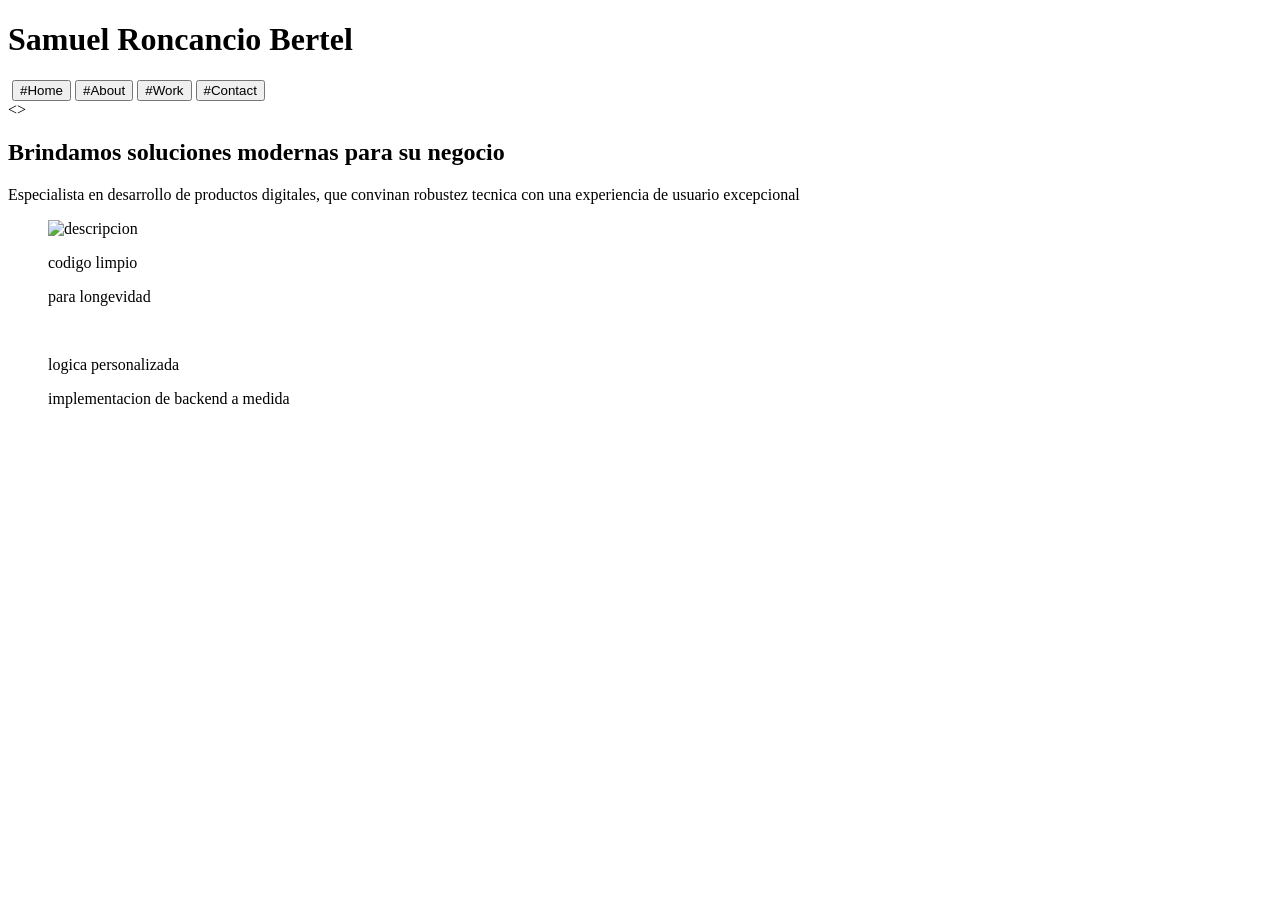
==== index.html @ 21709869 "ultimos cambios" ====
<!DOCTYPE html>
<html lang="en">

<head>
    <meta charset="UTF-8">
    <meta name="viewport" content="width=device-width, initial-scale=1.0">
    <meta name="descrition" content="desarrollador web de ultima generacion ">
    <meta name="keywords" content="centro de desarrollo web">
    <meta name="author" content="samuel roncancio">
    <title></title>
</head>

<body>

<header><h1>Samuel Roncancio Bertel</h1>
    <img>
    <button>#Home</button>
    <button>#About</button>
    <button>#Work</button>
    <button>#Contact</button>


</header>
<main>
    <>
        <section>
            <h1>Brindamos soluciones modernas para su negocio</h1>
            <p>Especialista en desarrollo de productos digitales, que convinan robustez tecnica con una experiencia de usuario excepcional</p>
        </section>
            
        
        <section>
            <ul> <!-- lista -->
                <il> <!-- elemento de la lista -->
                    <img src="" alt="descripcion" title="titulo">
                    <p>codigo limpio</p>
                    <p>para longevidad</p>
                </il>
                <il>
                    <img src="">
                    <p>logica personalizada</p>
                    <p>implementacion de backend a medida</p>
                </il>
            </ul>
        </section>
    </section>
</main>
<footer></footer>

</body>

</html>
<!--https://stitch.withgoogle.com/projects/1451643896891119885-->
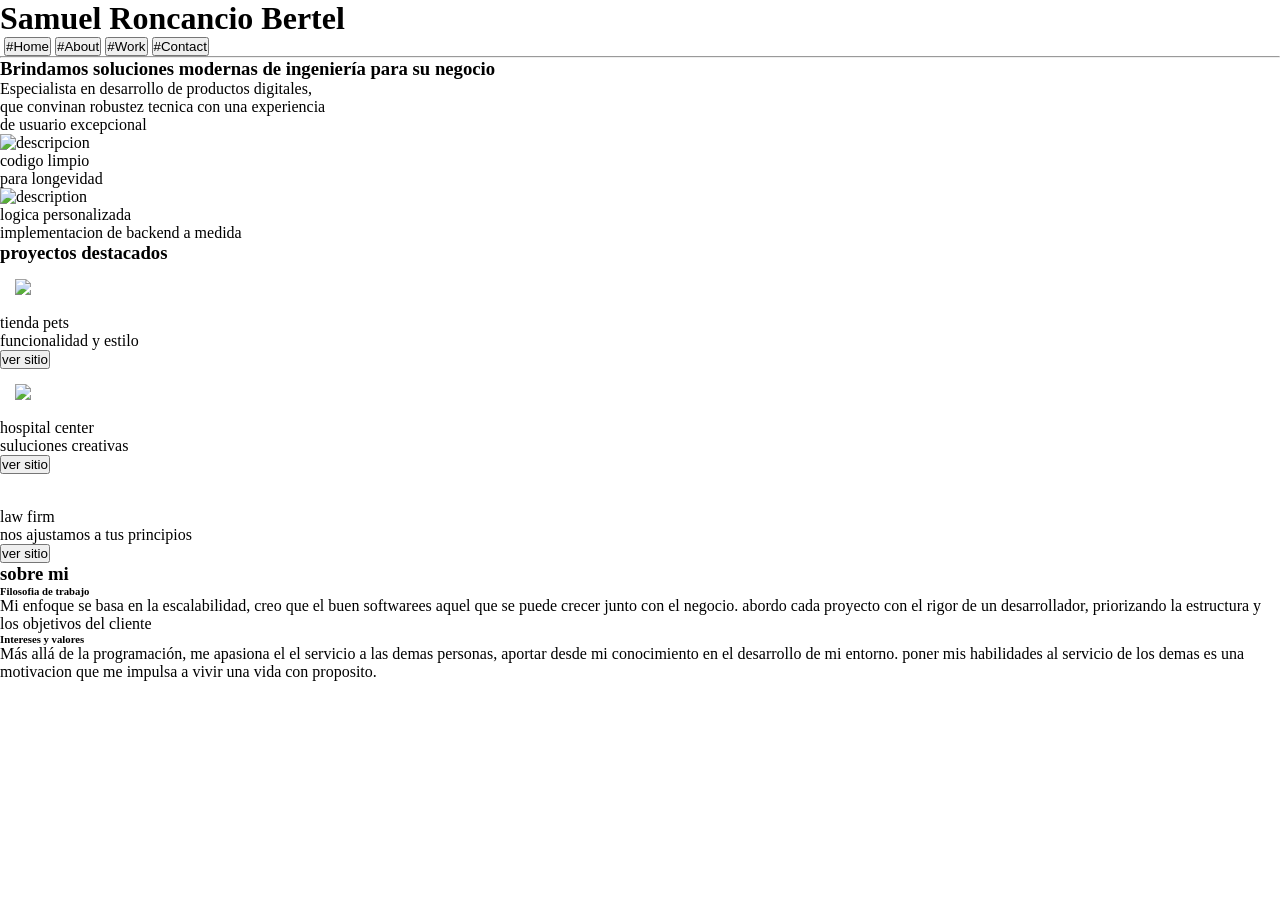
==== commit 8bb95478: "hice toda la estructura" ====
--- a/index.html
+++ b/index.html
@@ -7,43 +7,103 @@
     <meta name="descrition" content="desarrollador web de ultima generacion ">
     <meta name="keywords" content="centro de desarrollo web">
     <meta name="author" content="samuel roncancio">
+    <link rel="stylesheet" href="estilo.css">
     <title></title>
 </head>
 
 <body>
 
-<header><h1>Samuel Roncancio Bertel</h1>
-    <img>
-    <button>#Home</button>
-    <button>#About</button>
-    <button>#Work</button>
-    <button>#Contact</button>
+<header>
+    <h1>Samuel Roncancio Bertel</h1>
+    <nav>
+         <img>
+         <button>#Home</button>
+         <button>#About</button>
+         <button>#Work</button>
+         <button>#Contact</button>
+    </nav>
+   
 
-
+<hr>
 </header>
 <main>
-    <>
+    <section>
         <section>
-            <h1>Brindamos soluciones modernas para su negocio</h1>
-            <p>Especialista en desarrollo de productos digitales, que convinan robustez tecnica con una experiencia de usuario excepcional</p>
+            <h1>Brindamos soluciones modernas de ingeniería para su negocio</h1>
+            <p>Especialista en desarrollo de productos digitales, <br> que convinan robustez tecnica con una experiencia <br>de usuario excepcional</p>
         </section>
-            
+           
         
         <section>
             <ul> <!-- lista -->
                 <il> <!-- elemento de la lista -->
                     <img src="" alt="descripcion" title="titulo">
+
                     <p>codigo limpio</p>
                     <p>para longevidad</p>
                 </il>
                 <il>
-                    <img src="">
+                    <img src="" alt="description">
                     <p>logica personalizada</p>
                     <p>implementacion de backend a medida</p>
                 </il>
             </ul>
         </section>
+
     </section>
+    <section>
+        <h3>proyectos destacados</h3>
+        <div>
+            <div>
+                <img class="imagenes_1" src="https://petindustry.co/wp-content/uploads/2018/04/Ideas-que-puede-implementar-en-su-tienda-de-mascotas-pet-industry-revista-colombia-veterinaria-pet-shop-store-2.jpg">
+                <p>tienda pets</p>
+                <p>funcionalidad y estilo</p>
+                <button onclick="window.location.href=''">ver sitio</button>
+            </div>
+            <div>
+                <img class="imagenes_1" src="https://thumbs.dreamstime.com/b/una-cl%C3%ADnica-dental-contempor%C3%A1nea-muestra-un-dise%C3%B1o-minimalista-con-sillas-blancas-brillantes-exhibe-lustrosas-iluminaci%C3%B3n-397723578.jpg">
+                <p>hospital center</p>
+                <p>suluciones creativas</p>
+                <button onclick="window.location.href=''">ver sitio</button>
+            </div>
+            <div>
+                <img class="imagenes_1"src="https://thumbs.dreamstime.com/b/dise%C3%B1o-minimalista-del-logotipo-bufete-de-abogados-129521366.jpg" alt="">
+                <p>law firm</p>
+                <p>nos ajustamos a tus principios</p>
+                <button onclick="window.location.href=''">ver sitio</button>
+                
+            </div>
+        </div>
+        
+
+    </section>  
+    <section>
+        <div>
+            <h3>sobre mi</h3>
+            <article>
+                <h6>Filosofia de trabajo</h6>
+                <p>Mi enfoque se basa en la escalabilidad, creo que el buen softwarees aquel que se puede crecer junto con el negocio. abordo cada proyecto con el rigor de un desarrollador, priorizando la estructura y los objetivos del cliente</p>
+
+            </article>
+            <article>
+                <H6>Intereses y valores</H6>
+                <p>Más allá de la programación, me apasiona el el servicio a las demas personas, aportar desde mi conocimiento en el desarrollo de mi entorno. poner mis habilidades al servicio de los demas es una motivacion que me impulsa a vivir una vida con proposito.</p>
+
+            </article>
+
+
+        </div>        
+        <div>
+            <img>
+            <img>
+            <img>
+        </div>
+
+    </section>
+    <section>
+        <img>
+    </section>
+    
 </main>
 <footer></footer>
 
--- a/estilo.css
+++ b/estilo.css
@@ -0,0 +1,12 @@
+*{
+    padding: 0;
+    margin: 0;
+    box-sizing: border-box;
+}
+
+
+.imagenes_1{
+    width: 560px;
+    height: auto;
+    margin: 15px;
+}
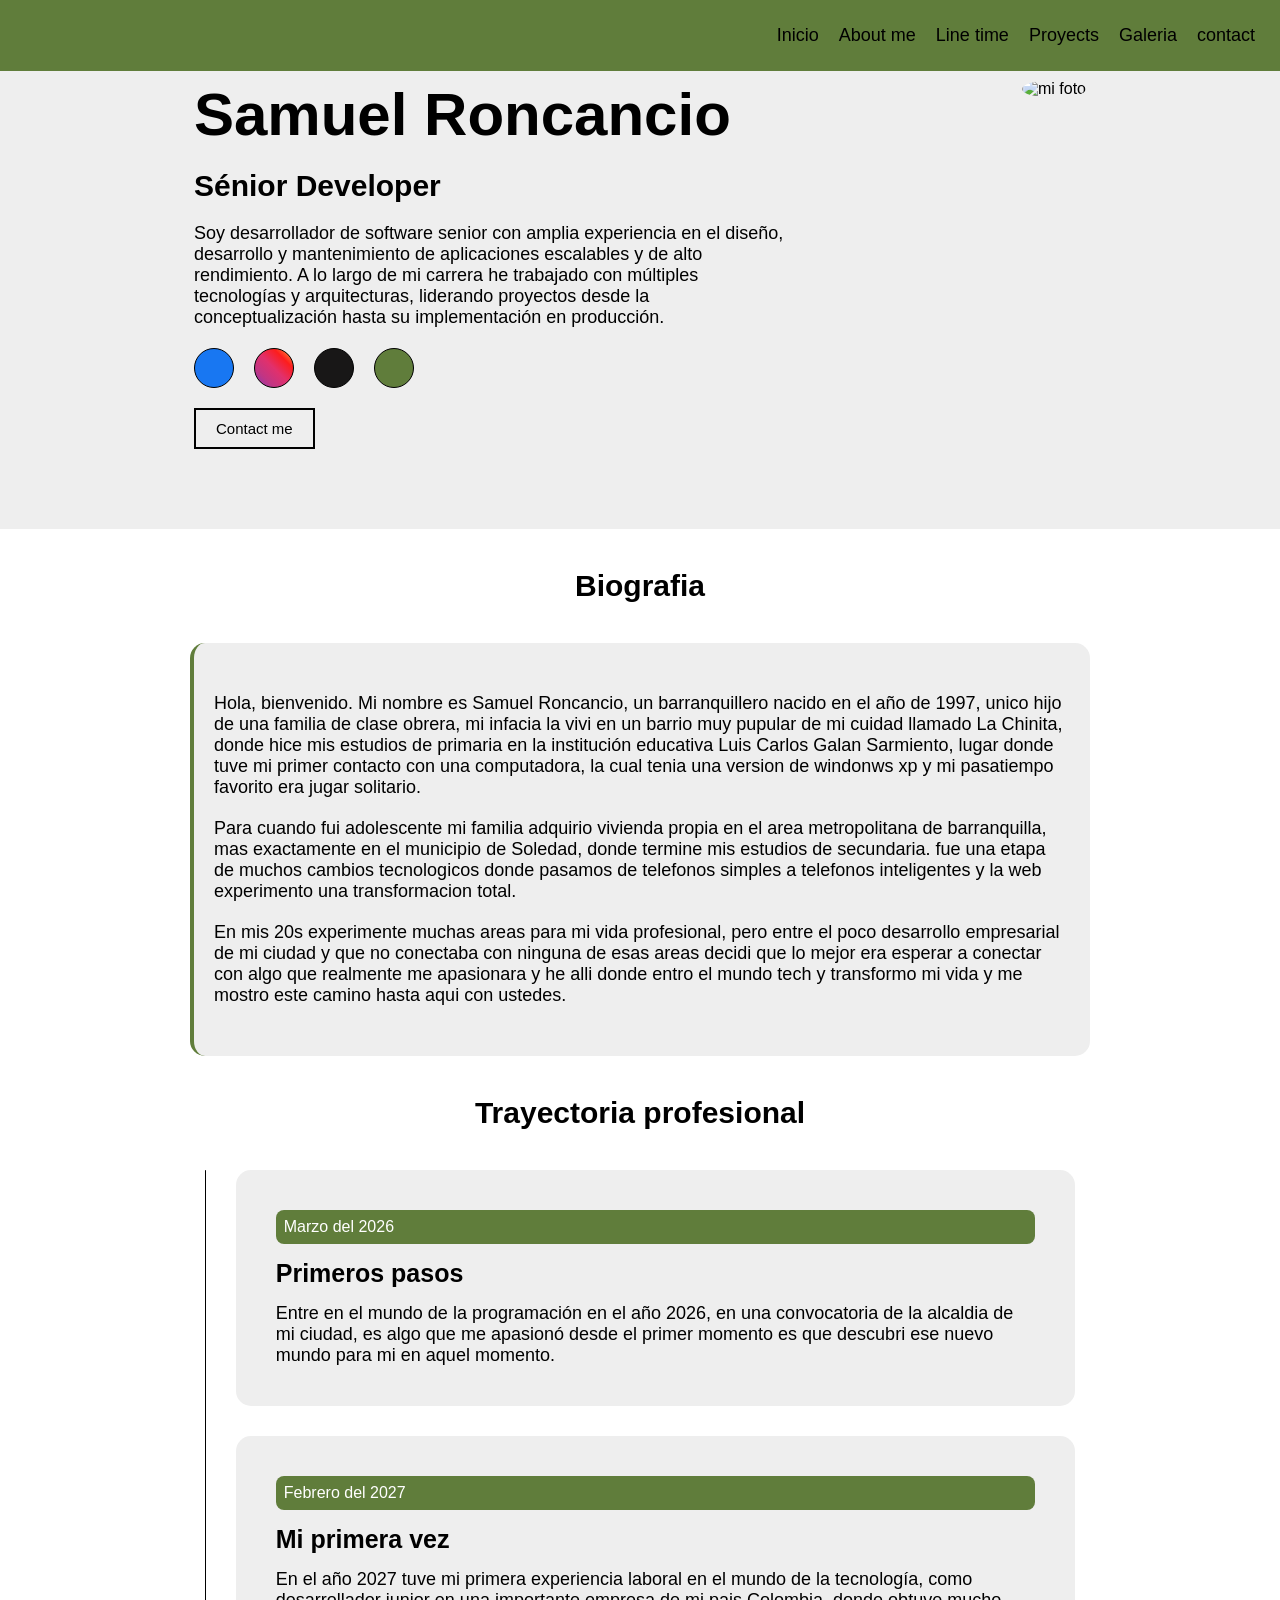
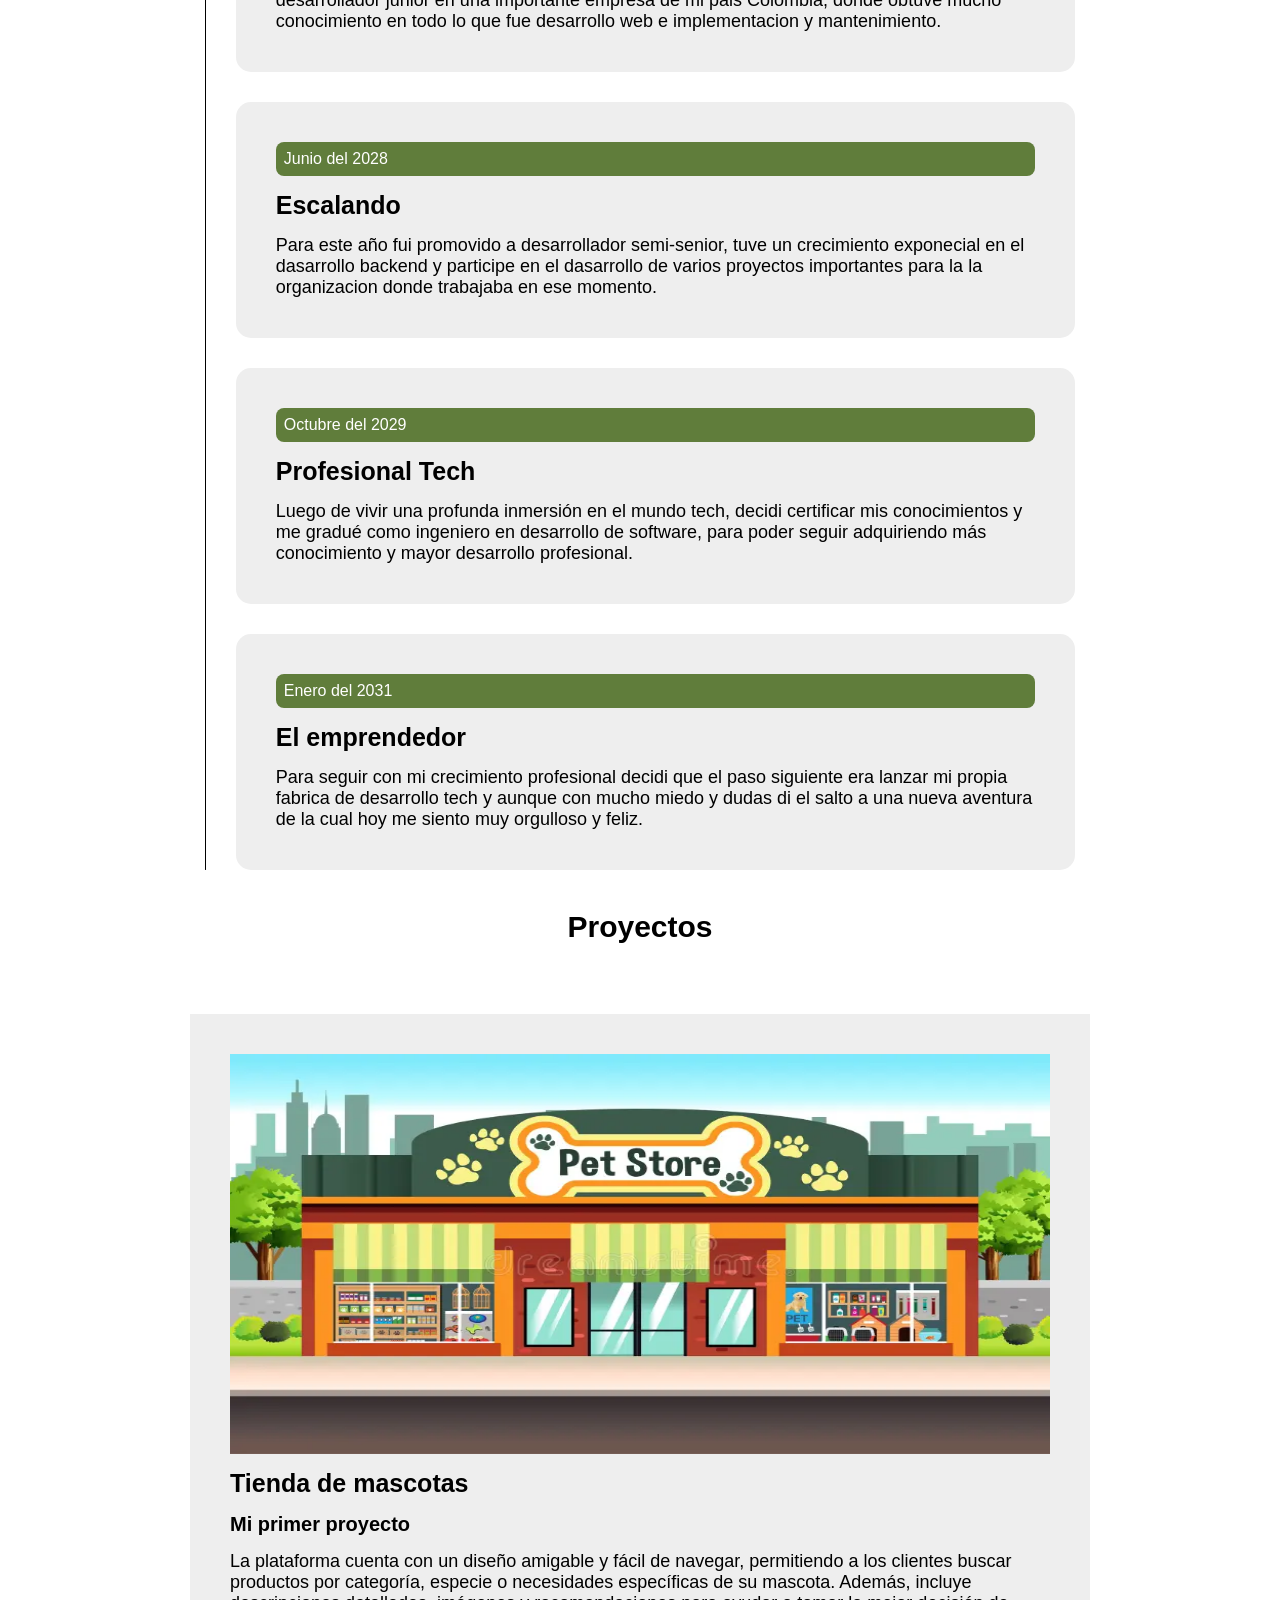
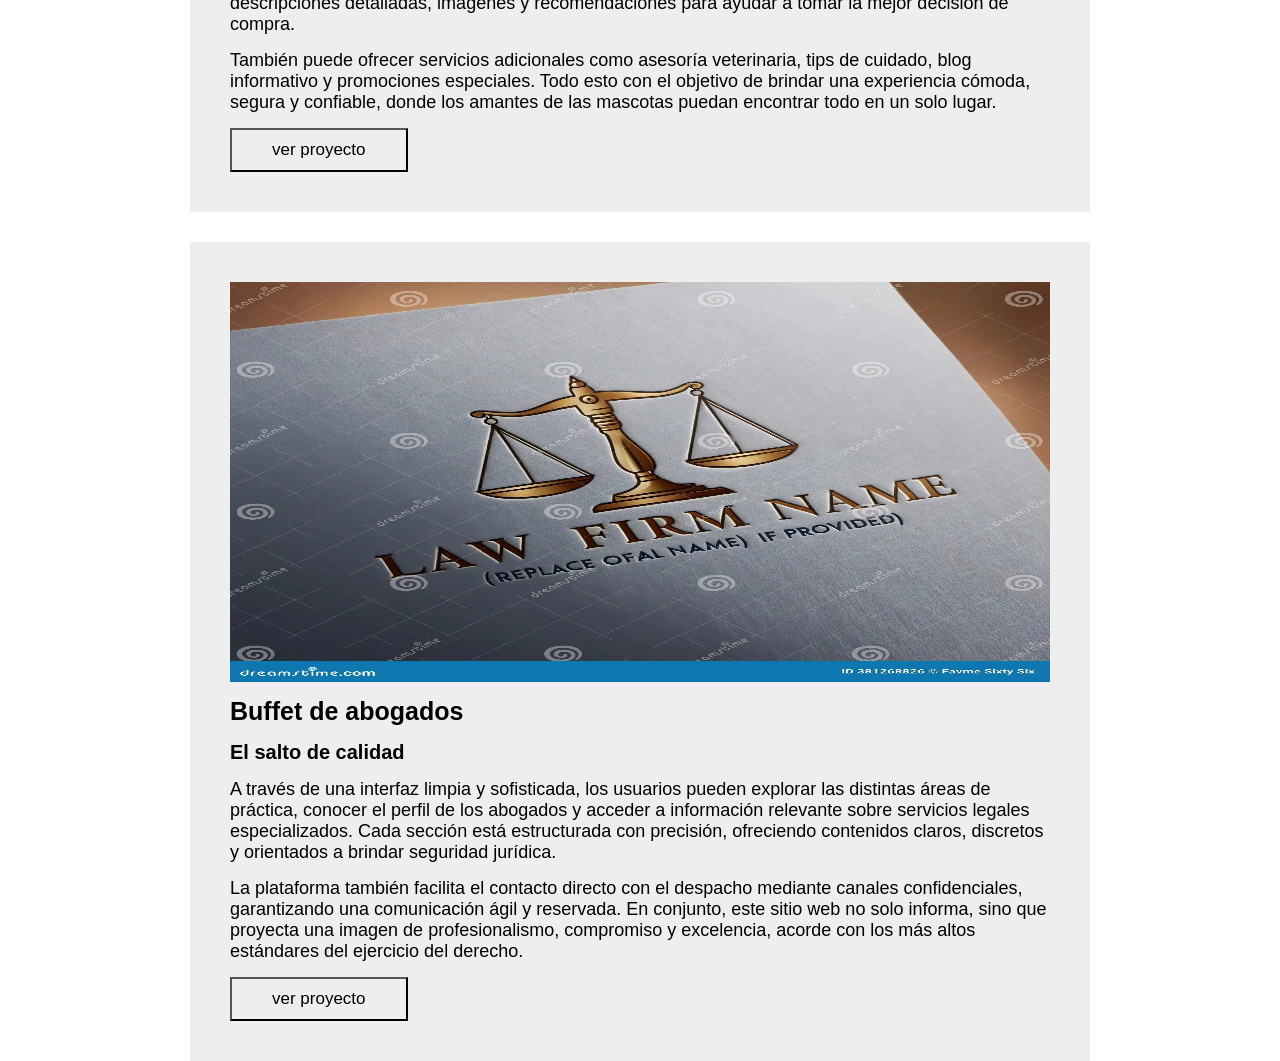
==== commit 554f8fe7: "hice cambios en html principal" ====
--- a/index.html
+++ b/index.html
@@ -6,106 +6,135 @@
     <meta name="viewport" content="width=device-width, initial-scale=1.0">
     <meta name="descrition" content="desarrollador web de ultima generacion ">
     <meta name="keywords" content="centro de desarrollo web">
-    <meta name="author" content="samuel roncancio">
-    <link rel="stylesheet" href="estilo.css">
+    <meta name="author" content="Samuel Roncancio">
+    <link rel="stylesheet" href="src/css/estilo.css">
+    <script src="https://kit.fontawesome.com/3f37f705e9.js" crossorigin="anonymous"></script>
     <title></title>
 </head>
 
 <body>
 
-<header>
-    <h1>Samuel Roncancio Bertel</h1>
-    <nav>
-         <img>
-         <button>#Home</button>
-         <button>#About</button>
-         <button>#Work</button>
-         <button>#Contact</button>
+<header class="header">
+    <nav class="barra_navegacion">
+        <img src="" alt="">
+        <ul class="links">
+            <li><a href="#inicio">Inicio</a></li>
+            <li><a href="#about">About me</a></li>
+            <li><a href="#line_time">Line time</a></li>
+            <li><a href="#projects">Proyects</a></li>
+            <li><a href="">Galeria</a></li>
+            <li><a href="">contact</a></li>
+        </ul>
     </nav>
-   
-
-<hr>
+    
 </header>
 <main>
-    <section>
-        <section>
-            <h1>Brindamos soluciones modernas de ingeniería para su negocio</h1>
-            <p>Especialista en desarrollo de productos digitales, <br> que convinan robustez tecnica con una experiencia <br>de usuario excepcional</p>
-        </section>
-           
+    <section id="inicio" class="inicio">
+        <div class="inicio_info">
+            <h1>Samuel Roncancio</h1>
+            <h2>Sénior Developer</h2>
+            <p>Soy desarrollador de software senior con amplia experiencia en el diseño, desarrollo y mantenimiento de aplicaciones escalables y de alto rendimiento. A lo largo de mi carrera he trabajado con múltiples tecnologías y arquitecturas, liderando proyectos desde la conceptualización hasta su implementación en producción.</p>
+            <div class="social_media">
+                <a href="" class="link_social_media"><i class="fa-brands fa-facebook-f"></i></a>
+                <a href="" class= "link_social_media"><i class="fa-brands fa-square-instagram"></i></a>
+                <a href=""class= "link_social_media"><i class="fa-brands fa-github"></i></a>
+                <a href=""class="link_social_media"><i class="fa-brands fa-square-whatsapp"></i></a>
+            </div>
+            <button class="btn_contact">
+                <a href="#contact">Contact me</a>
+            </button>
+        </div>
+        <div class="inicio_img">
+            <img src="public/img/mi_foto.jpeg" alt="mi foto">
+        </div>
+    </section>
+    <section class="biografia" id="about">
+
+        <h2 class="title">Biografia</h2>
+
+        <article class="biografia_section">
         
-        <section>
-            <ul> <!-- lista -->
-                <il> <!-- elemento de la lista -->
-                    <img src="" alt="descripcion" title="titulo">
+            
+            <p >Hola, bienvenido. Mi nombre es Samuel Roncancio, un barranquillero nacido en el año de 1997, unico hijo de una familia de clase obrera, mi infacia la vivi en un barrio muy pupular de mi cuidad llamado La Chinita, donde hice mis estudios de primaria en la institución educativa Luis Carlos Galan Sarmiento, lugar donde tuve mi primer contacto con una computadora, la cual tenia una version de windonws xp y mi pasatiempo favorito era jugar solitario.</p>
+            <p >Para cuando fui adolescente mi familia adquirio vivienda propia en el area metropolitana de barranquilla, mas exactamente en el municipio de Soledad, donde termine mis estudios de secundaria. fue una etapa de muchos cambios tecnologicos donde pasamos de telefonos simples a telefonos inteligentes y la web experimento una transformacion total.</p>
+            <p >En mis 20s experimente muchas areas para mi vida profesional, pero entre el poco desarrollo empresarial de mi ciudad y que no conectaba con ninguna de esas areas decidi que lo mejor era esperar a conectar con algo que realmente me apasionara y he alli donde entro el mundo tech y transformo mi vida y me mostro este camino hasta aqui con ustedes.</p>
+        </article>
+    </section>
 
-                    <p>codigo limpio</p>
-                    <p>para longevidad</p>
-                </il>
-                <il>
-                    <img src="" alt="description">
-                    <p>logica personalizada</p>
-                    <p>implementacion de backend a medida</p>
-                </il>
-            </ul>
-        </section>
-
-    </section>
-    <section>
-        <h3>proyectos destacados</h3>
-        <div>
-            <div>
-                <img class="imagenes_1" src="https://petindustry.co/wp-content/uploads/2018/04/Ideas-que-puede-implementar-en-su-tienda-de-mascotas-pet-industry-revista-colombia-veterinaria-pet-shop-store-2.jpg">
-                <p>tienda pets</p>
-                <p>funcionalidad y estilo</p>
-                <button onclick="window.location.href=''">ver sitio</button>
+    <section class="line_time " id="line_time">
+    
+        <h2 class="title">Trayectoria profesional</h2>
+        
+        <div class="container_line_time">
+            <span class="linea"></span>
+            <div class="linea_tiempo">
+                <article class="item_line_time">
+                    <time datetime="">Marzo del 2026</time>
+                    <h3>Primeros pasos</h3>
+                    <p>Entre en el mundo de la programación en el año 2026, en una convocatoria de la alcaldia de mi ciudad, es algo que me apasionó desde el primer momento es que descubri ese nuevo mundo para mi en aquel momento.</p>
+            
+                </article>
+            
+                <article class="item_line_time">
+                    <time datetime="">Febrero del 2027</time>
+                    <h3>Mi primera vez</h3>
+                    <p>En el año 2027 tuve mi primera experiencia laboral en el mundo de la tecnología, como desarrollador junior en una importante empresa de mi pais Colombia, donde obtuve mucho conocimiento en todo lo que fue desarrollo web e implementacion y mantenimiento.</p>
+            
+                </article>
+            
+                <article class="item_line_time">
+                    <time datetime="">Junio del 2028</time>
+                    <h3>Escalando</h3>
+                    <p>Para este año fui promovido a desarrollador semi-senior, tuve un crecimiento exponecial en el dasarrollo backend y participe en el dasarrollo de varios proyectos importantes para la la organizacion donde trabajaba en ese momento.</p>
+            
+                </article>
+            
+                <article class="item_line_time">
+                    <time datetime="">Octubre del 2029</time>
+                    <h3>Profesional Tech</h3>
+                    <p>Luego de vivir una profunda inmersión en el mundo tech, decidi certificar mis conocimientos y me gradué como ingeniero en desarrollo de software, para poder seguir adquiriendo más conocimiento y mayor desarrollo profesional.</p>
+            
+                </article>
+            
+                <article class="item_line_time">
+                    <time datetime="">Enero del 2031</time>
+                    <h3>El emprendedor</h3>
+                    <p>Para seguir con mi crecimiento profesional decidi que el paso siguiente era lanzar mi propia fabrica de desarrollo tech y aunque con mucho miedo y dudas di el salto a una nueva aventura de la cual hoy me siento muy orgulloso y feliz. </p>
+            
+                </article>
             </div>
-            <div>
-                <img class="imagenes_1" src="https://thumbs.dreamstime.com/b/una-cl%C3%ADnica-dental-contempor%C3%A1nea-muestra-un-dise%C3%B1o-minimalista-con-sillas-blancas-brillantes-exhibe-lustrosas-iluminaci%C3%B3n-397723578.jpg">
-                <p>hospital center</p>
-                <p>suluciones creativas</p>
-                <button onclick="window.location.href=''">ver sitio</button>
-            </div>
-            <div>
-                <img class="imagenes_1"src="https://thumbs.dreamstime.com/b/dise%C3%B1o-minimalista-del-logotipo-bufete-de-abogados-129521366.jpg" alt="">
-                <p>law firm</p>
-                <p>nos ajustamos a tus principios</p>
-                <button onclick="window.location.href=''">ver sitio</button>
-                
-            </div>
-        </div>
-        
-
-    </section>  
-    <section>
-        <div>
-            <h3>sobre mi</h3>
-            <article>
-                <h6>Filosofia de trabajo</h6>
-                <p>Mi enfoque se basa en la escalabilidad, creo que el buen softwarees aquel que se puede crecer junto con el negocio. abordo cada proyecto con el rigor de un desarrollador, priorizando la estructura y los objetivos del cliente</p>
-
-            </article>
-            <article>
-                <H6>Intereses y valores</H6>
-                <p>Más allá de la programación, me apasiona el el servicio a las demas personas, aportar desde mi conocimiento en el desarrollo de mi entorno. poner mis habilidades al servicio de los demas es una motivacion que me impulsa a vivir una vida con proposito.</p>
-
-            </article>
-
-
-        </div>        
-        <div>
-            <img>
-            <img>
-            <img>
+            
         </div>
 
     </section>
-    <section>
-        <img>
+    <section class="proyectos" id="projects">
+        <h2 class="title">Proyectos</h2>
+        <div class="container_proyect">
+            <article class="proyecto">
+                <img src="public/img/mascotas.img" alt="" class="img_proyect">
+                <h3>Tienda de mascotas</h3>
+                <h4>Mi primer proyecto</h4>
+                <p>La plataforma cuenta con un diseño amigable y fácil de navegar, permitiendo a los clientes buscar productos por categoría, especie o necesidades específicas de su mascota. Además, incluye descripciones detalladas, imágenes y recomendaciones para ayudar a tomar la mejor decisión de compra.</p>
+                <p>También puede ofrecer servicios adicionales como asesoría veterinaria, tips de cuidado, blog informativo y promociones especiales. Todo esto con el objetivo de brindar una experiencia cómoda, segura y confiable, donde los amantes de las mascotas puedan encontrar todo en un solo lugar.</p>
+                <button class="btn_proyecto"><a href="">ver proyecto</a></button>
+            </article>
+            <article class="proyecto">
+                <img src="public/img/abogado.webp" alt="" class="img_proyect">
+                <h3>Buffet de abogados</h3>
+                <h4>El salto de calidad</h4>
+                <p>A través de una interfaz limpia y sofisticada, los usuarios pueden explorar las distintas áreas de práctica, conocer el perfil de los abogados y acceder a información relevante sobre servicios legales especializados. Cada sección está estructurada con precisión, ofreciendo contenidos claros, discretos y orientados a brindar seguridad jurídica.</p>
+                <p>La plataforma también facilita el contacto directo con el despacho mediante canales confidenciales, garantizando una comunicación ágil y reservada. En conjunto, este sitio web no solo informa, sino que proyecta una imagen de profesionalismo, compromiso y excelencia, acorde con los más altos estándares del ejercicio del derecho.</p>
+                <button class="btn_proyecto" ><a href="">ver proyecto</a></button>
+            </article>
+        </div>
+
     </section>
-    
+    <section ></section>
 </main>
-<footer></footer>
+<footer>
+
+</footer>
+
 
 </body>
 
--- a/src/css/estilo.css
+++ b/src/css/estilo.css
@@ -0,0 +1,256 @@
+*{
+    padding: 0;
+    margin: 0;
+    box-sizing: border-box;
+    scroll-behavior: smooth;
+}
+:root{
+    --color_principal:#fff;
+    --color_secundario:#607d3b;
+
+}
+
+body{
+    font-family: sans-serif;
+
+}
+
+a{
+    text-decoration: none;
+}
+h1{
+    font-size: 60px;
+}
+h2{
+    font-size: 30px;
+}
+p{
+    font-size: 18px;
+}
+h3{
+    font-size: 25px;
+}
+h4{
+    font-size: 20px;
+}
+/*clases globales*/
+.title{
+    text-align: center;
+    margin: 40px 0 ;
+}
+.header{
+    width: 100%;
+    position: fixed;
+    top: 0;
+    left: 0;
+
+}
+.barra_navegacion{
+    display: flex;
+    justify-content: space-between;
+    background-color:var(--color_secundario);
+
+}
+.links{
+    display: flex;
+    justify-content: space-between;
+    padding: 25px;
+    gap: 20px;
+    list-style: none;
+    font-size: 18px;
+
+}
+.links li a{
+   
+    color: #000;
+
+}
+.links li a:hover{
+    color: var(--color_principal);
+}
+/* seccion inicio*/
+.inicio{
+    margin: top 70px;;
+    padding: 80px ;
+    display: flex;
+    justify-content: space-around;
+    background-color: #eee;
+}
+
+
+
+.inicio_info{
+    display: flex;
+    flex-direction: column;
+    gap: 20px;
+    max-width: 600px;
+
+}
+.social_media{
+    display: flex;
+    gap: 20px;
+}
+.link_social_media{
+    height: 40px;
+    width: 40px;
+    border: 1px solid #000;
+    display: flex;
+    justify-content: center;
+    align-items: center;
+    border-radius: 50%;
+   
+    background-color:var(--color_secundario);
+    transition:opacity .3s, transform .3s;
+}
+.link_social_media:hover{
+    opacity:0.9;
+    transform: translateY(-10px);
+}
+.fa-brands{
+    font-size: 22px;
+    color:var(--color_principal);
+
+
+}
+.link_social_media:nth-child(1){
+    background-color:#1877f2;
+}
+.link_social_media:nth-child(2){
+    background-image: linear-gradient(45deg, 
+    #833ab4,
+    #c13584,
+    #e1306c,
+    #fd1d1d,
+    #fcaf45);
+}
+.link_social_media:nth-child(3){
+    background-color:#181717;
+}
+.btn_contact{
+    display: inline-block;
+    width: fit-content;
+    padding: 10px 20px;
+    border: 2px solid #000;
+    background-color:transparent;
+    transition: background-color .3s;
+
+}
+.btn_contact a{
+    font-size: 15px;
+    color: #000;
+}
+.btn_contact:hover{
+    background-color: #556b2f;
+
+}
+.btn_contact:hover a{
+    color:var(--color_principal);
+}
+.inicio_img img{
+    height: 350px;
+    width: 350px;
+    border-radius: 50%;
+}
+/*biografia seccion*/
+
+
+.biografia_section{
+    background-color:#eee;
+    padding: 50px 20px;
+    max-width: 900px;
+    margin: auto;
+    border-radius: 15px;
+    display: flex;
+    flex-direction: column;
+    gap: 20px;
+    border-left:4px solid var(--color_secundario);
+
+
+}
+/* linea de tiempo*/
+.line_time{
+    display: flex;
+    flex-direction: column;
+    align-items: center;
+}
+.linea_tiempo{
+    display: flex;
+    justify-content: center;
+    flex-direction: column;
+    align-items: center;
+    gap: 30px;
+    
+
+}
+.container_line_time{
+    display: flex;
+    gap: 30px;
+    justify-content: center;
+    max-width: 870px;
+    
+
+}
+.linea{
+    width: 2px;
+    background-color: #000;
+    border-radius: 12px;
+}
+.item_line_time{
+    background-color: #eee;
+    padding: 40px;
+    border-radius: 15px;
+    display: flex;
+    flex-direction: column;
+    gap: 15px;
+}
+.linea_tiempo time{
+    background-color: var(--color_secundario);
+    padding: 8px;
+    border-radius: 8px;
+    color: var(--color_principal);
+}
+/*seccion proyectos*/
+.proyectos{
+    display: flex;
+    flex-direction: column;
+    gap: 30px;
+    align-items: center;
+}
+.container_proyect{
+    max-width: 900px;
+    display: flex;
+    flex-direction: column;
+    gap: 30px;
+
+}
+.proyecto{
+    padding: 40px;
+    background-color:#eee;
+    display: flex;
+    flex-direction: column;
+    gap: 15px;
+}
+.img_proyect{
+    width: 100%;
+    height:400px ;
+}
+.btn_proyecto{
+    width: fit-content;
+    padding: 10px 40px;
+    background-color:transparent;
+    
+    cursor: pointer;
+    transition:background-color .3s ease;
+
+}
+
+.btn_proyecto:hover{
+    background-color:var(--color_secundario);
+}
+.btn_proyecto a{
+    color: #000;
+    font-size: 17px;
+}
+.btn_proyecto:hover a{
+    color: var(--color_principal);
+}
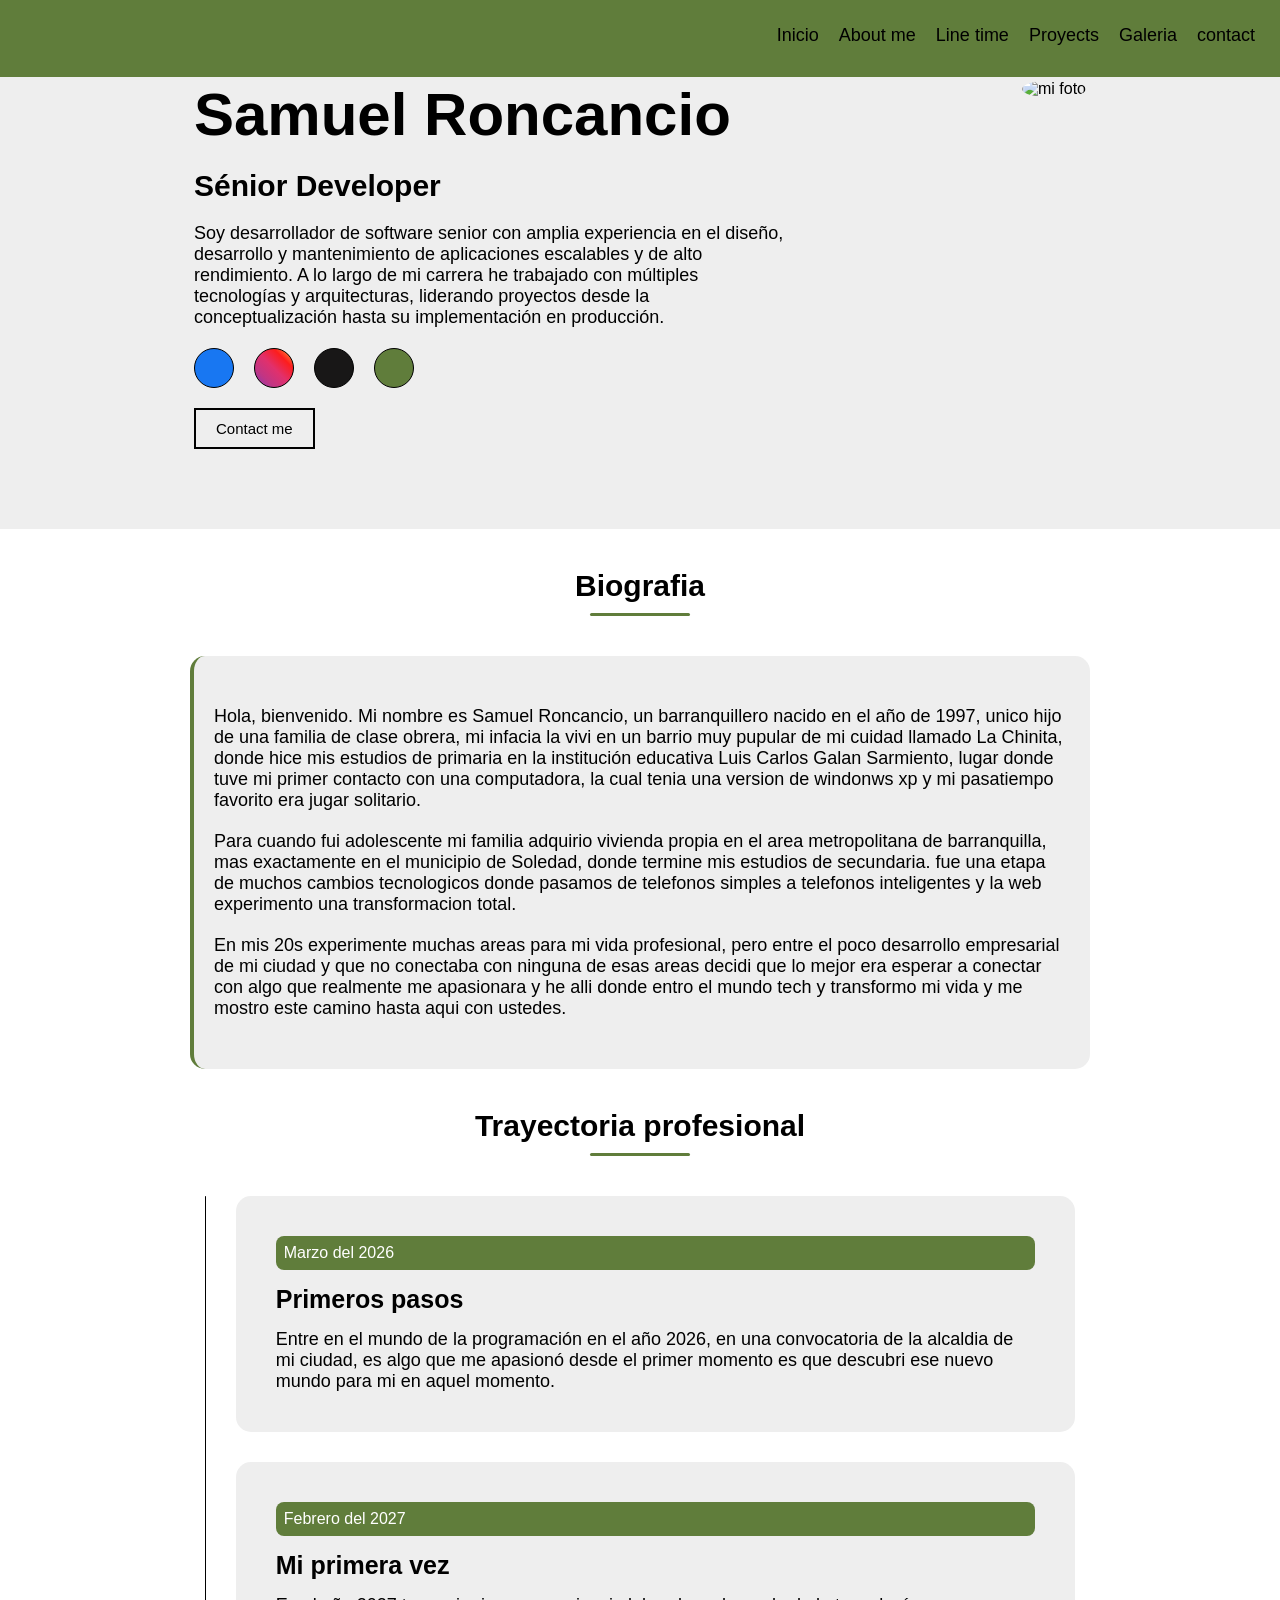
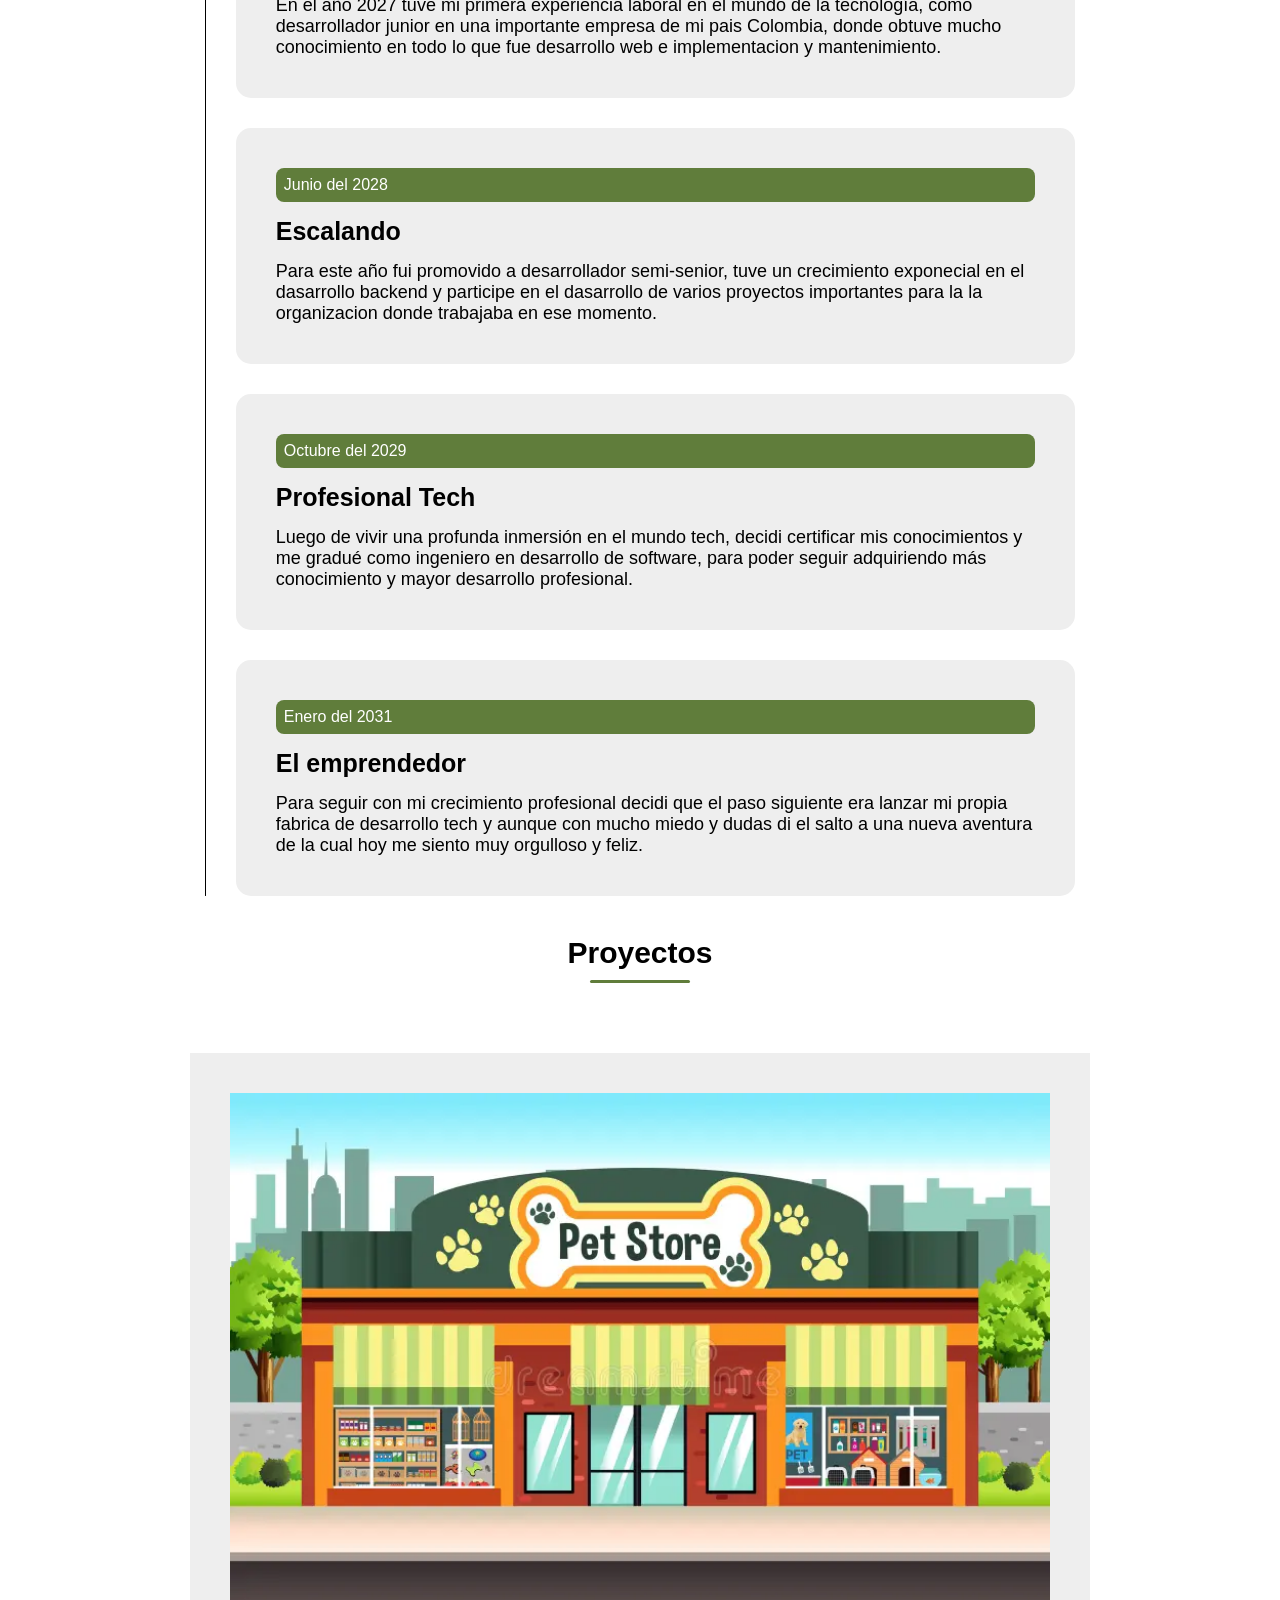
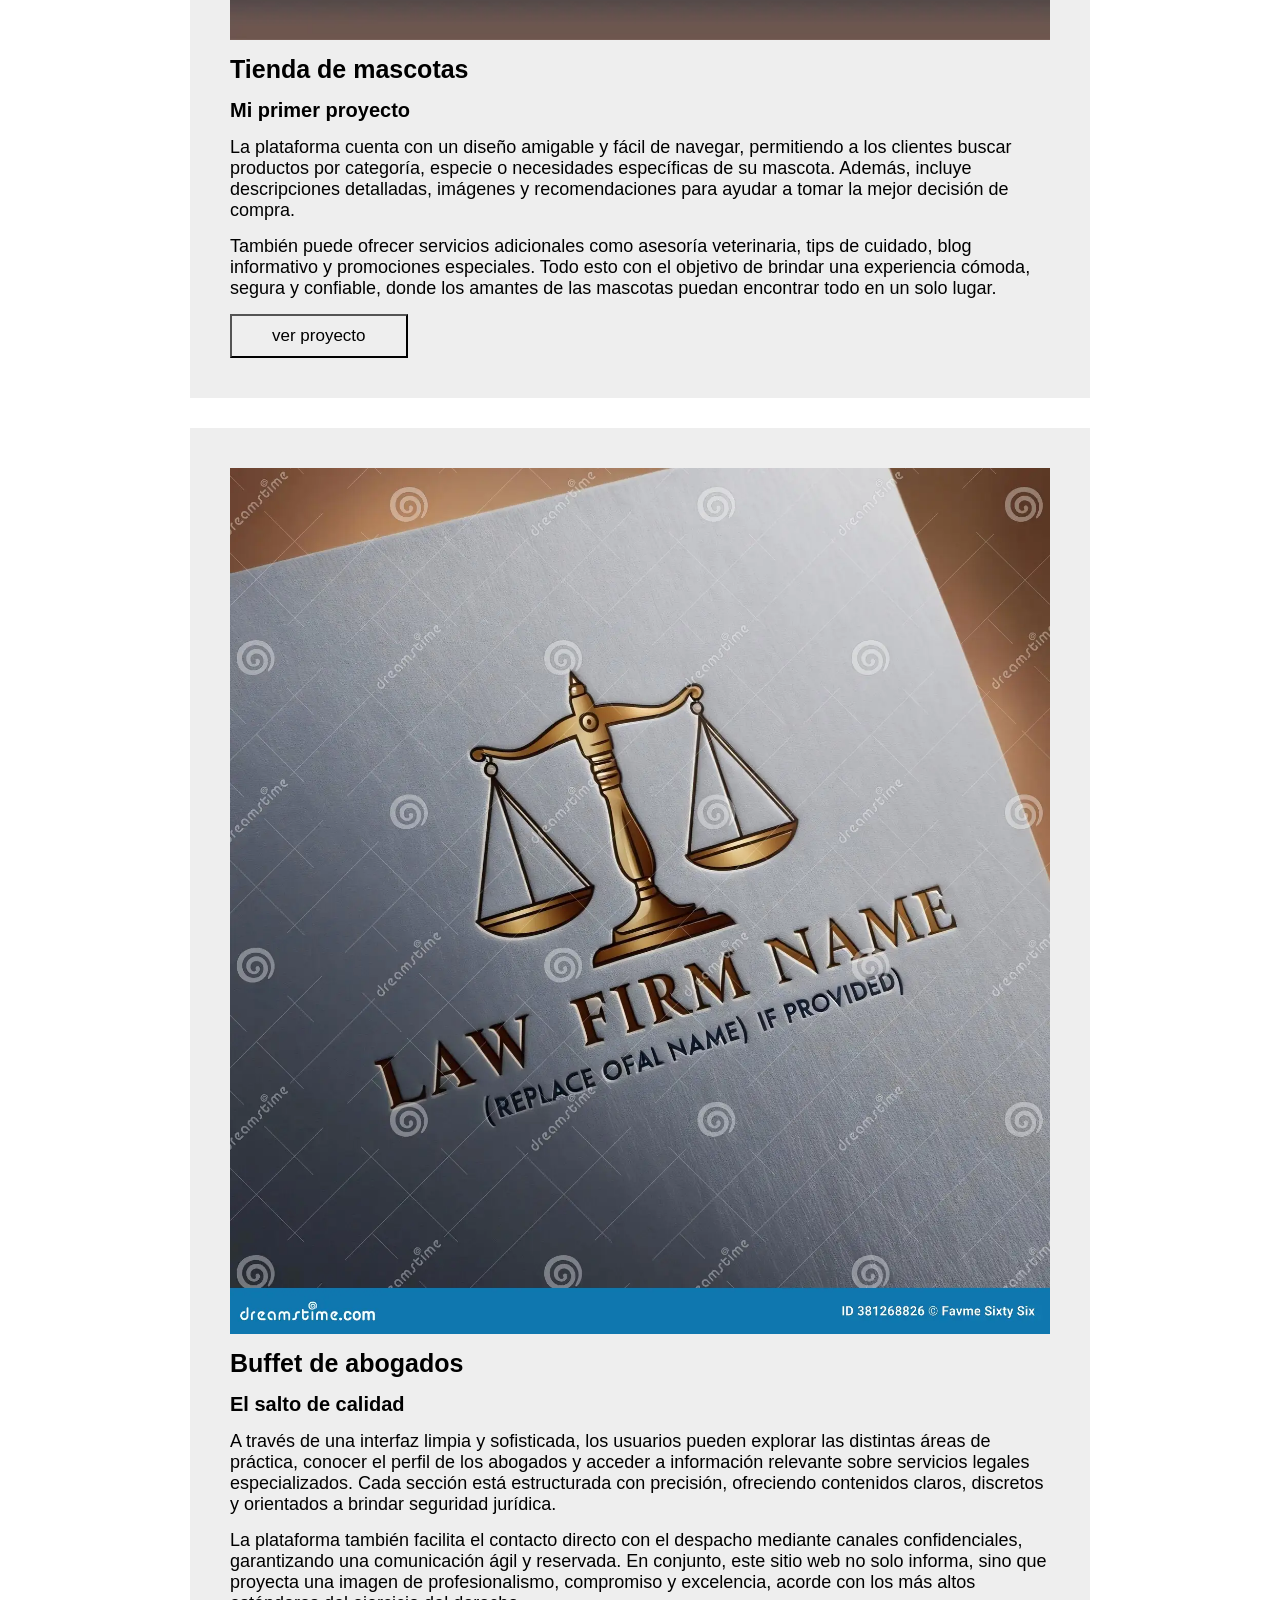
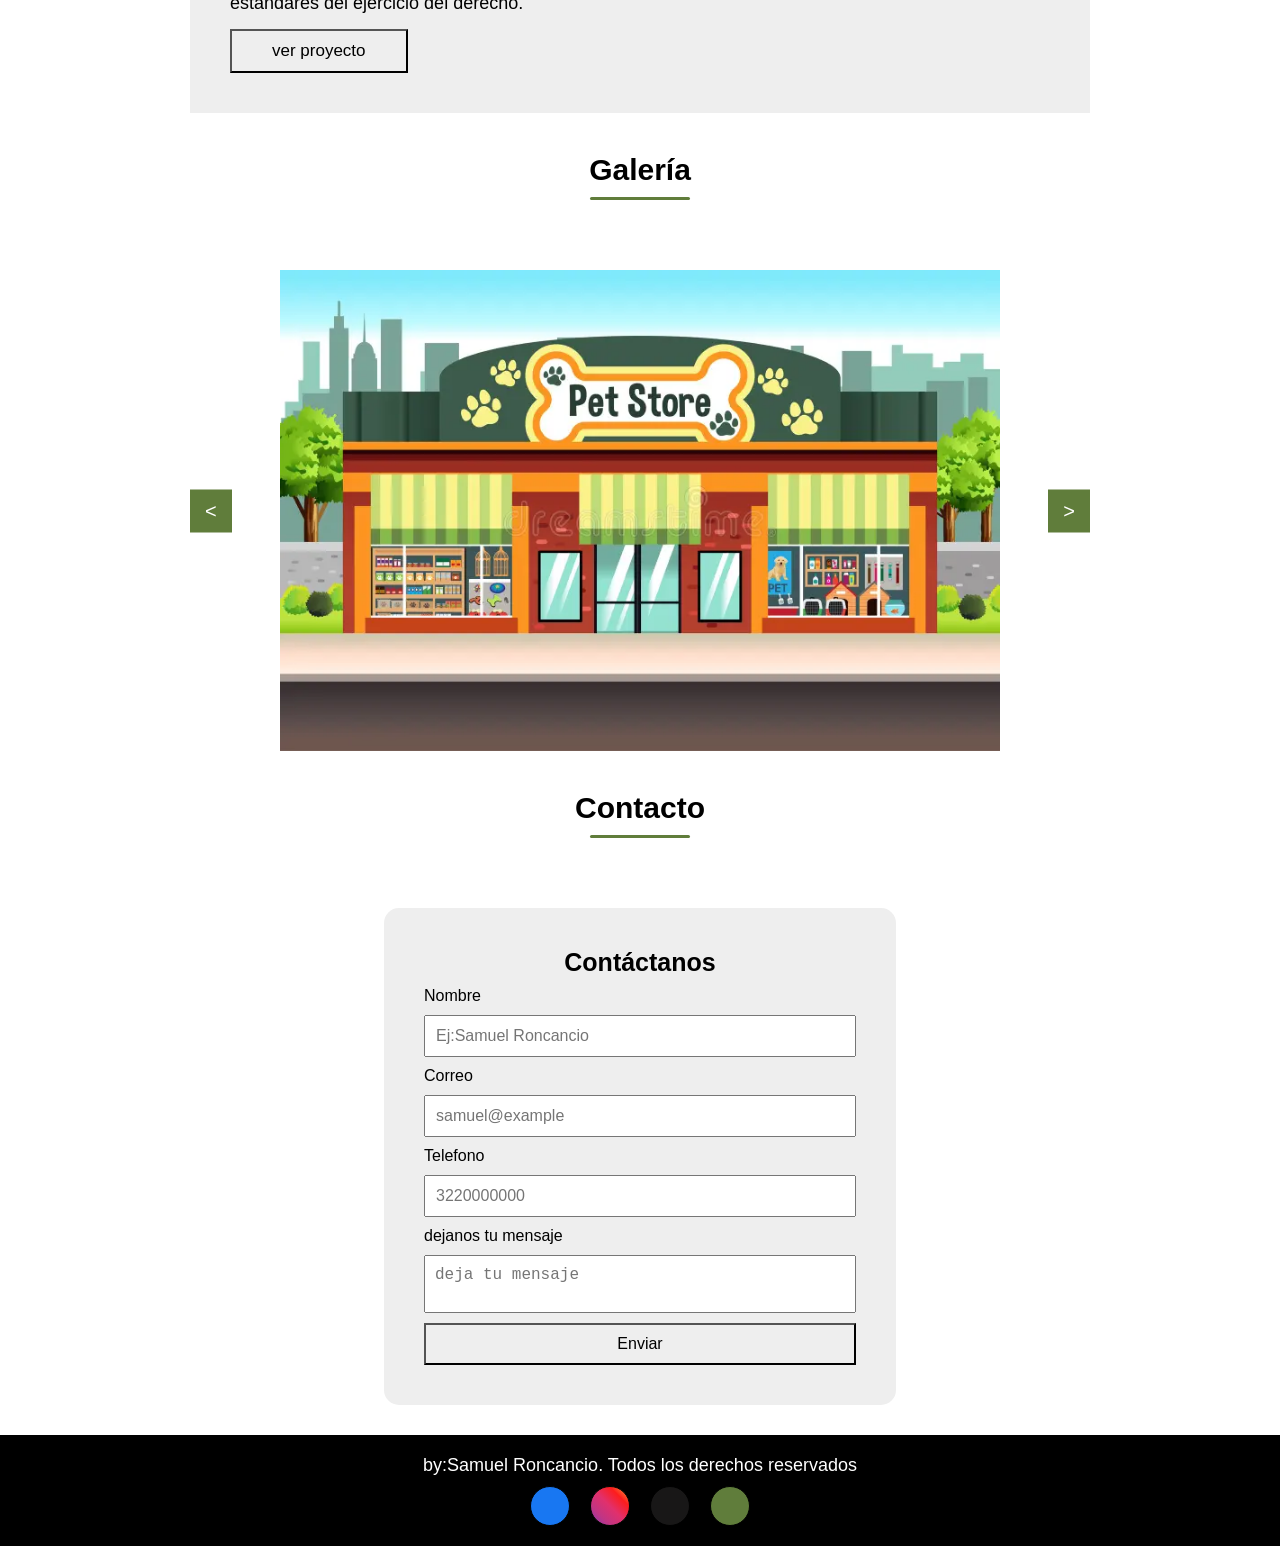
==== commit d94c028f: "cambios miercoles" ====
--- a/index.html
+++ b/index.html
@@ -1,5 +1,5 @@
 <!DOCTYPE html>
-<html lang="en">
+<html lang="es-CO">
 
 <head>
     <meta charset="UTF-8">
@@ -18,12 +18,12 @@
     <nav class="barra_navegacion">
         <img src="" alt="">
         <ul class="links">
-            <li><a href="#inicio">Inicio</a></li>
-            <li><a href="#about">About me</a></li>
-            <li><a href="#line_time">Line time</a></li>
-            <li><a href="#projects">Proyects</a></li>
-            <li><a href="">Galeria</a></li>
-            <li><a href="">contact</a></li>
+            <li><a href="#inicio" class="link">Inicio</a></li>
+            <li><a href="#about" class="link">About me</a></li>
+            <li><a href="#line_time" class="link">Line time</a></li>
+            <li><a href="#projects" class="link">Proyects</a></li>
+            <li><a href="#gallery" class="link">Galeria</a></li>
+            <li><a href="#contact" class="link">contact</a></li>
         </ul>
     </nav>
     
@@ -129,13 +129,56 @@
         </div>
 
     </section>
-    <section ></section>
+    <section class="gallery" id="gallery" >
+        <h2 class="title">Galería</h2>
+        <div class="gallery_container">
+            <div class="gallery_subcontainer">
+                <div class="gallery_item"><img src="public/img/mascotas.img" alt=""></div>
+                <div class="gallery_item"><img src="public/img/mascotas.img" alt=""></div>
+                <div class="gallery_item"><img src="public/img/mascotas.img" alt=""></div>
+                <div class="gallery_item"><img src="public/img/mascotas.img" alt=""></div>
+                <div class="gallery_item"><img src="public/img/mascotas.img" alt=""></div>
+                <div class="gallery_item"><img src="public/img/mascotas.img" alt=""></div>
+                <button class="prev btn"><</button>
+                <button class="next btn">></button>
+            </div>
+        </div>
+
+    </section>
+    <section class="contact" id="contact">
+        <h2 class="title">Contacto</h2>
+        
+        <form action="">
+            <h3>Contáctanos</h3>
+            <label for="nombre">Nombre</label>
+            <input type="text" id="nombre" placeholder="Ej:Samuel Roncancio">
+
+            <label for="correo">Correo</label>
+            <input type="email" id="correo" placeholder="samuel@example">
+
+            <label for="teléfono">Telefono</label>
+            <input type="tel" id="telefono" placeholder="3220000000">
+
+            <label for="mensaje">dejanos tu mensaje</label>
+            <textarea id="mensaje" placeholder="deja tu mensaje"></textarea>
+
+            <input type="submit" value="Enviar">
+        </form>
+
+    </section>
 </main>
 <footer>
+    <p>by:Samuel Roncancio. Todos los derechos reservados</p>
+    <div class="social_media">
+        <a href="" class="link_social_media"><i class="fa-brands fa-facebook-f"></i></a>
+        <a href="" class= "link_social_media"><i class="fa-brands fa-square-instagram"></i></a>
+        <a href=""class= "link_social_media"><i class="fa-brands fa-github"></i></a>
+        <a href=""class="link_social_media"><i class="fa-brands fa-square-whatsapp"></i></a>
+    </div>
 
 </footer>
 
-
+    <script src="script.js"></script>
 </body>
 
 </html>
--- a/src/css/estilo.css
+++ b/src/css/estilo.css
@@ -38,11 +38,23 @@
     text-align: center;
     margin: 40px 0 ;
 }
+.title::after{
+    content: "";
+    display: block;
+    width: 100px;
+    height: 3px;
+    background-color: var(--color_secundario);
+    margin: 10px auto 0;
+    border-radius: 5px;
+}
+
+/* seccion header*/
 .header{
     width: 100%;
     position: fixed;
     top: 0;
     left: 0;
+    z-index: 1000;
 
 }
 .barra_navegacion{
@@ -60,14 +72,30 @@
     font-size: 18px;
 
 }
-.links li a{
-   
+.link {
     color: #000;
-
-}
-.links li a:hover{
-    color: var(--color_principal);
-}
+    transition: color .3s ease;
+
+}
+.link:hover{
+    color: var(--color_principal);
+}
+
+.link::after{
+    content:'' ;
+    display: block;
+    height: 3px;
+    width: 0;
+    background-color: var(--color_principal);
+    margin-top: 3px;
+    border-radius: 10px;
+    transition: width .3s ease;
+
+}
+.link:hover::after{
+    width: 100%;
+}
+
 /* seccion inicio*/
 .inicio{
     margin: top 70px;;
@@ -231,8 +259,8 @@
     gap: 15px;
 }
 .img_proyect{
-    width: 100%;
-    height:400px ;
+    max-width: 100%;
+    height:auto ;
 }
 .btn_proyecto{
     width: fit-content;
@@ -253,4 +281,106 @@
 }
 .btn_proyecto:hover a{
     color: var(--color_principal);
+}
+/*secccion galeria*/
+.gallery{
+    
+   
+    display: flex;
+    flex-direction: column;
+    gap: 30px;
+    align-items: center;
+}
+.gallery_container{
+    max-width: 900px;
+    position: relative;
+    display: flex;
+    overflow: hidden;
+
+}
+.gallery_subcontainer{
+    display: flex;
+    gap: 30px;
+
+}
+.gallery_item{
+    min-width: 100%;
+    display: flex;
+    justify-content: center;
+
+}
+.gallery_item img{
+    width: 80%;
+    height: auto;
+    object-fit: cover;
+}
+.btn{
+    position: absolute;
+    top: 50%;
+    transform: translateY(-50%);
+    background-color: var(--color_secundario);
+    color: var(--color_principal);
+    border: none;
+    padding: 10px 15px;
+    cursor: pointer;
+    font-size: 20px;
+
+}
+.prev{
+    left: 0;
+}
+.next{
+    right: 0;
+}
+/*seccion contact*/
+.contact{
+    display: flex;
+    flex-direction: column;
+    align-items: center;
+    gap: 30px;
+}
+
+form{
+    width: 40%;
+    max-width: 900px;
+    padding: 40px;
+    border-radius: 15px;
+    background-color:#eee;
+    display: flex;
+    flex-direction: column;
+    gap: 10px;
+    margin-bottom: 30px;
+
+}
+form h3{
+    text-align: center;
+}
+input,textarea{
+    padding: 10px;
+    font-size: 16px;
+    resize: none;
+
+}
+input[type="submit"]{
+    background-color: transparent;
+    cursor: pointer;
+    transition: background-color .3s ease, color .3s ease;
+
+}
+input[type="submit"]:hover{
+    color: var(--color_principal);
+    background-color: var(--color_secundario);
+
+
+}
+/* footer seccion*/
+footer{
+    display: flex;
+    flex-direction: column;
+    align-items: center;
+    gap: 10px;
+    background-color: #000;
+    color: var(--color_principal);
+    padding: 20px;
+
 }
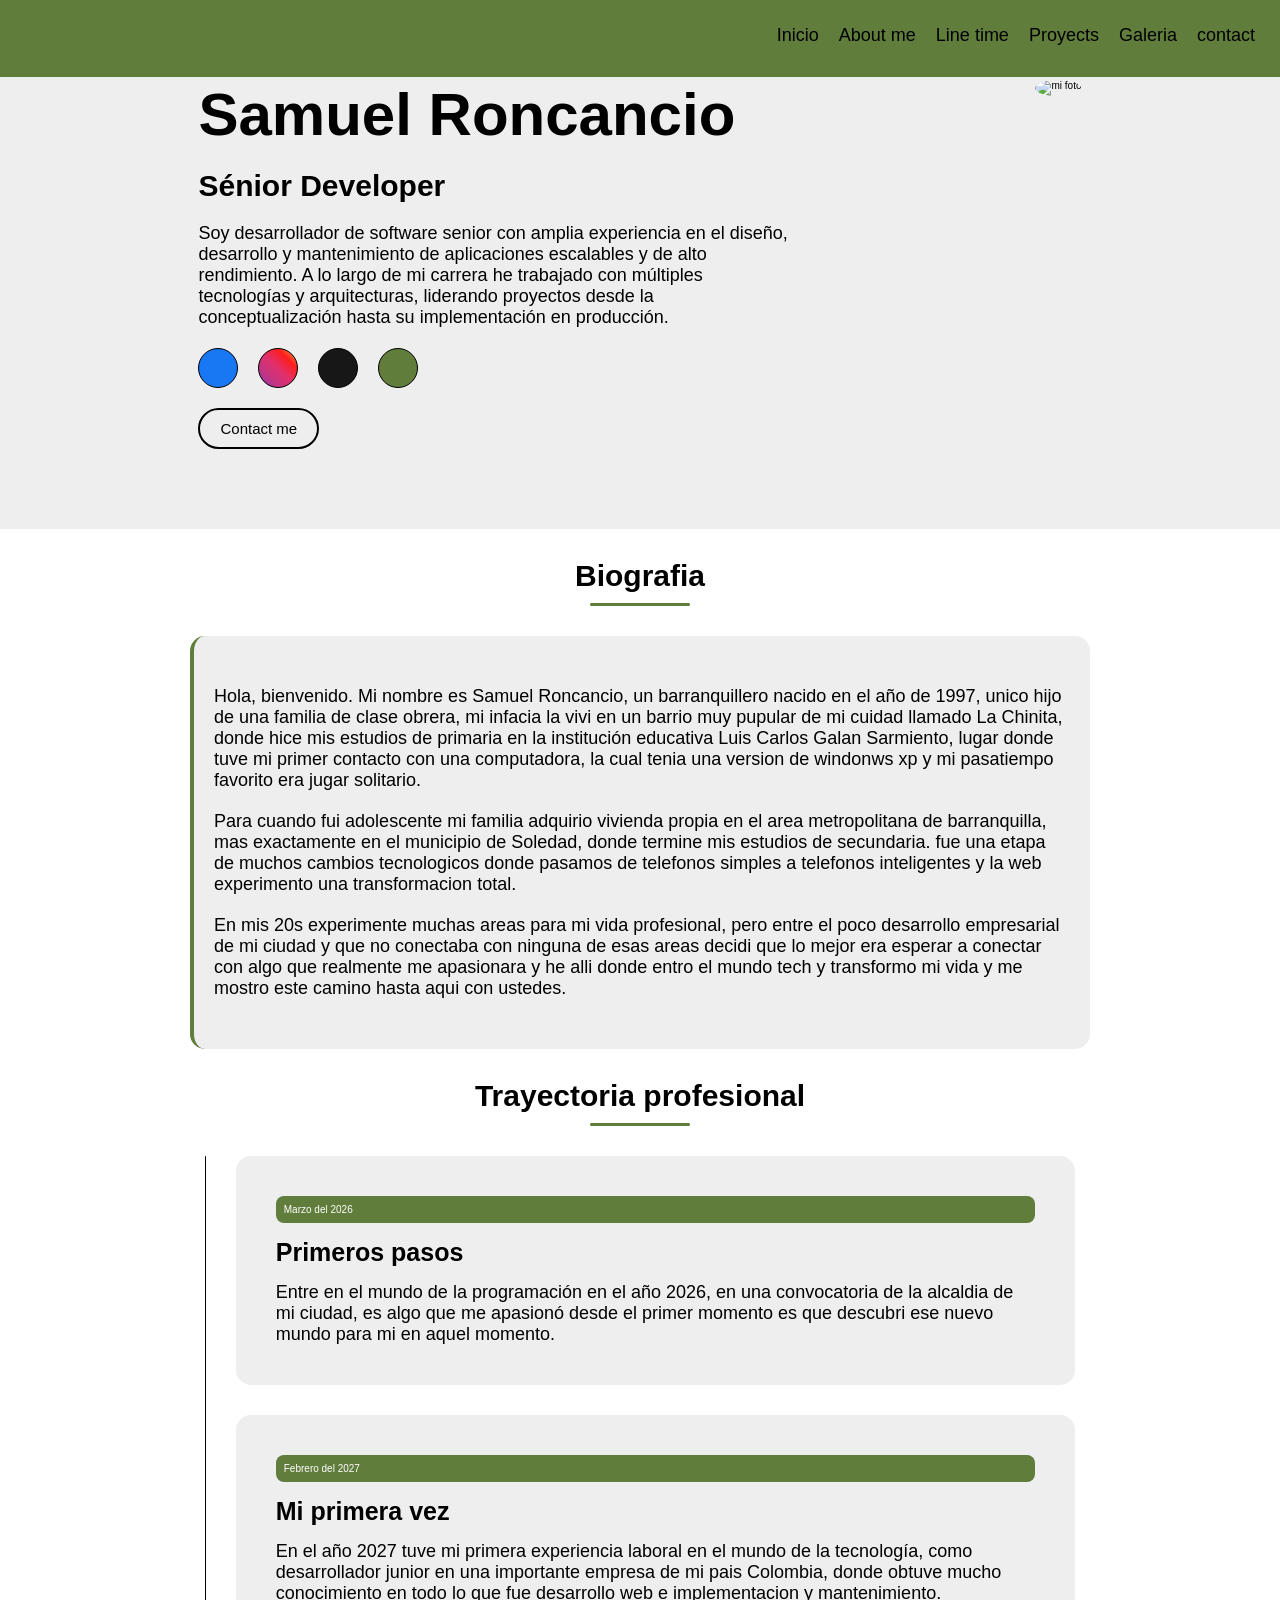
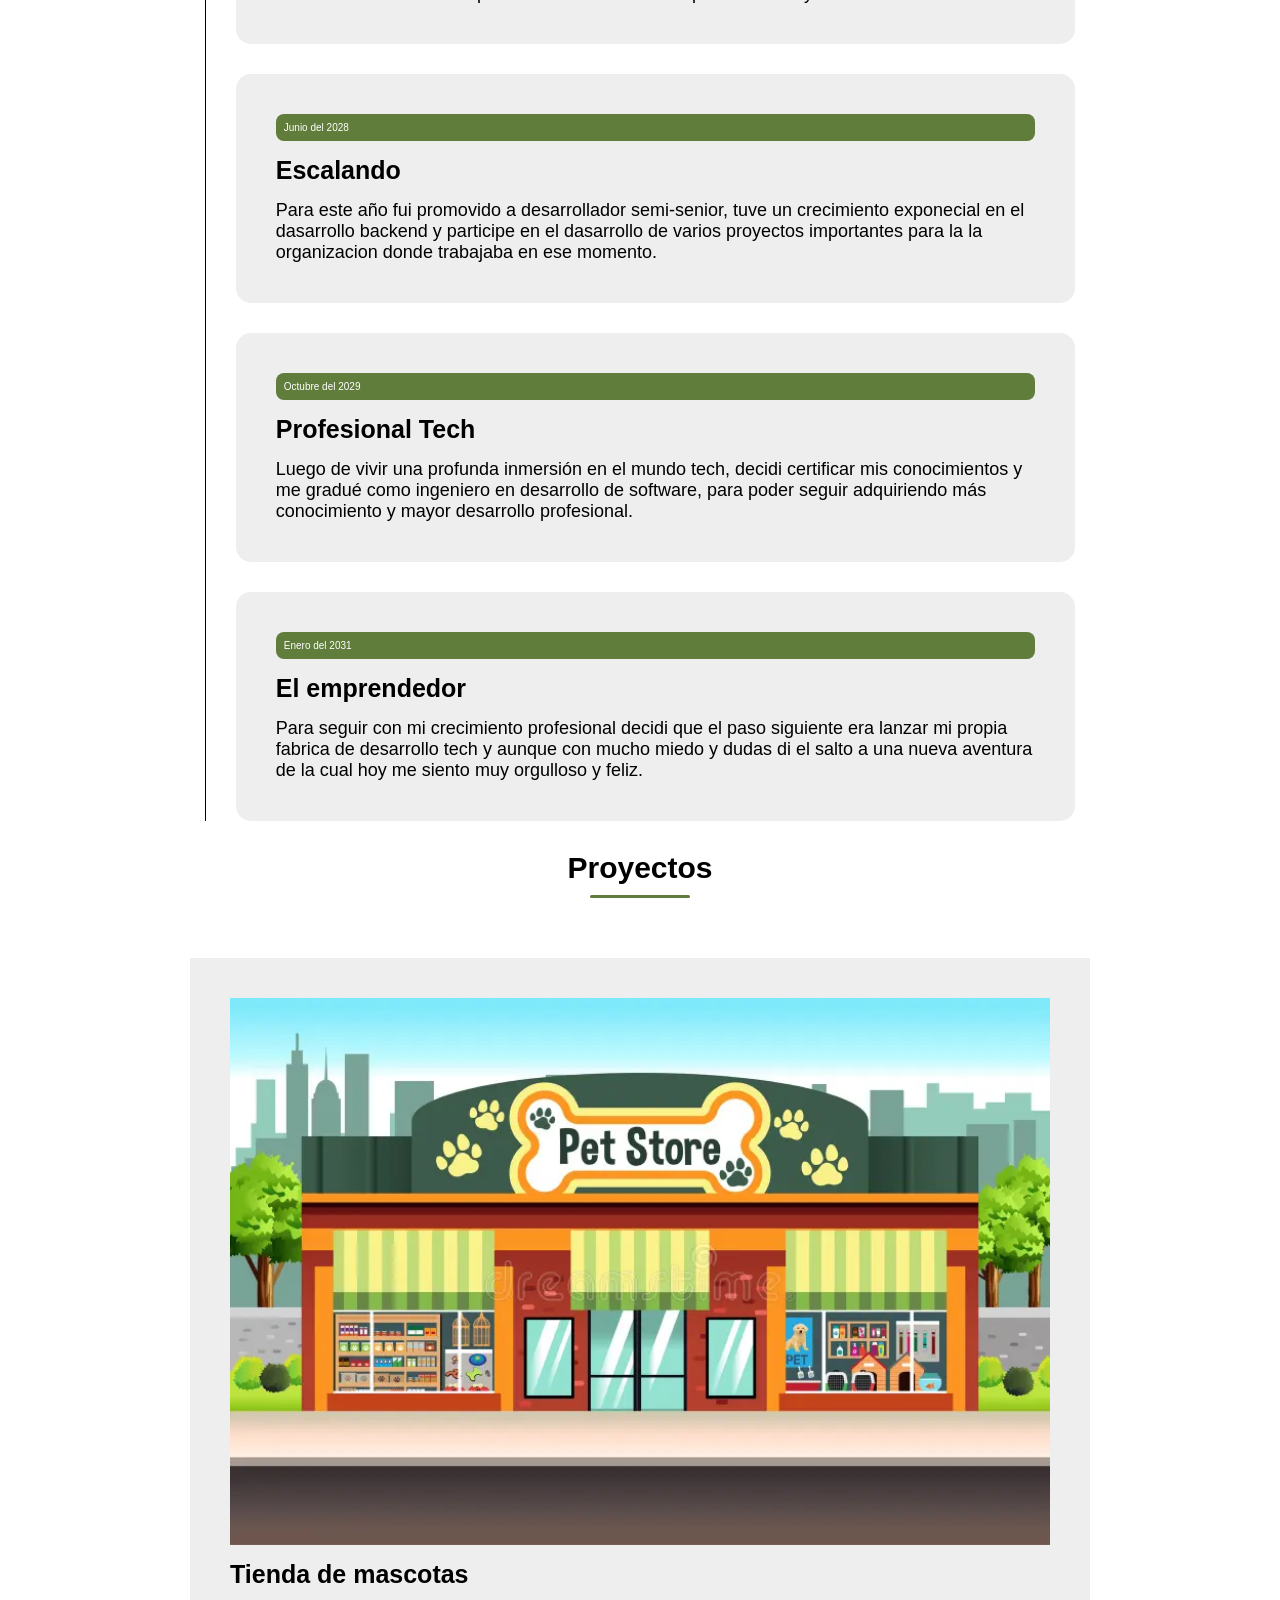
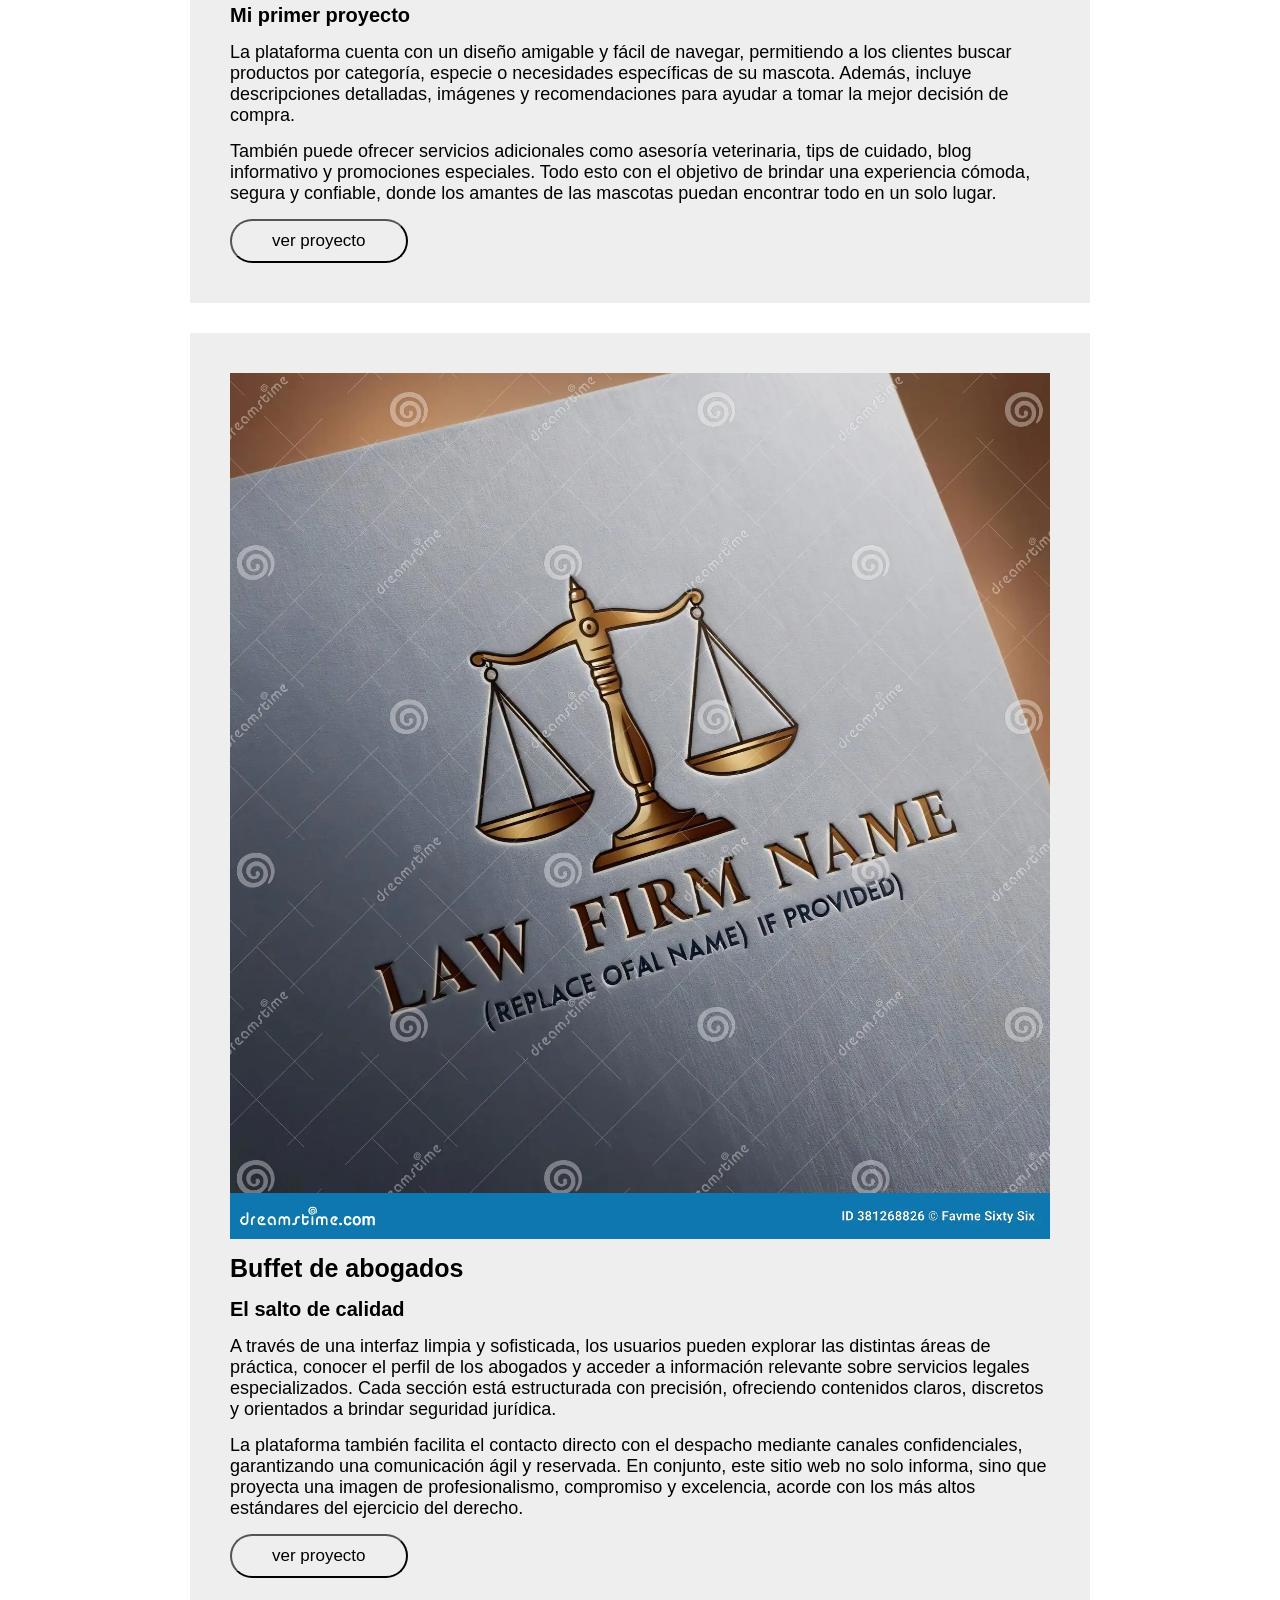
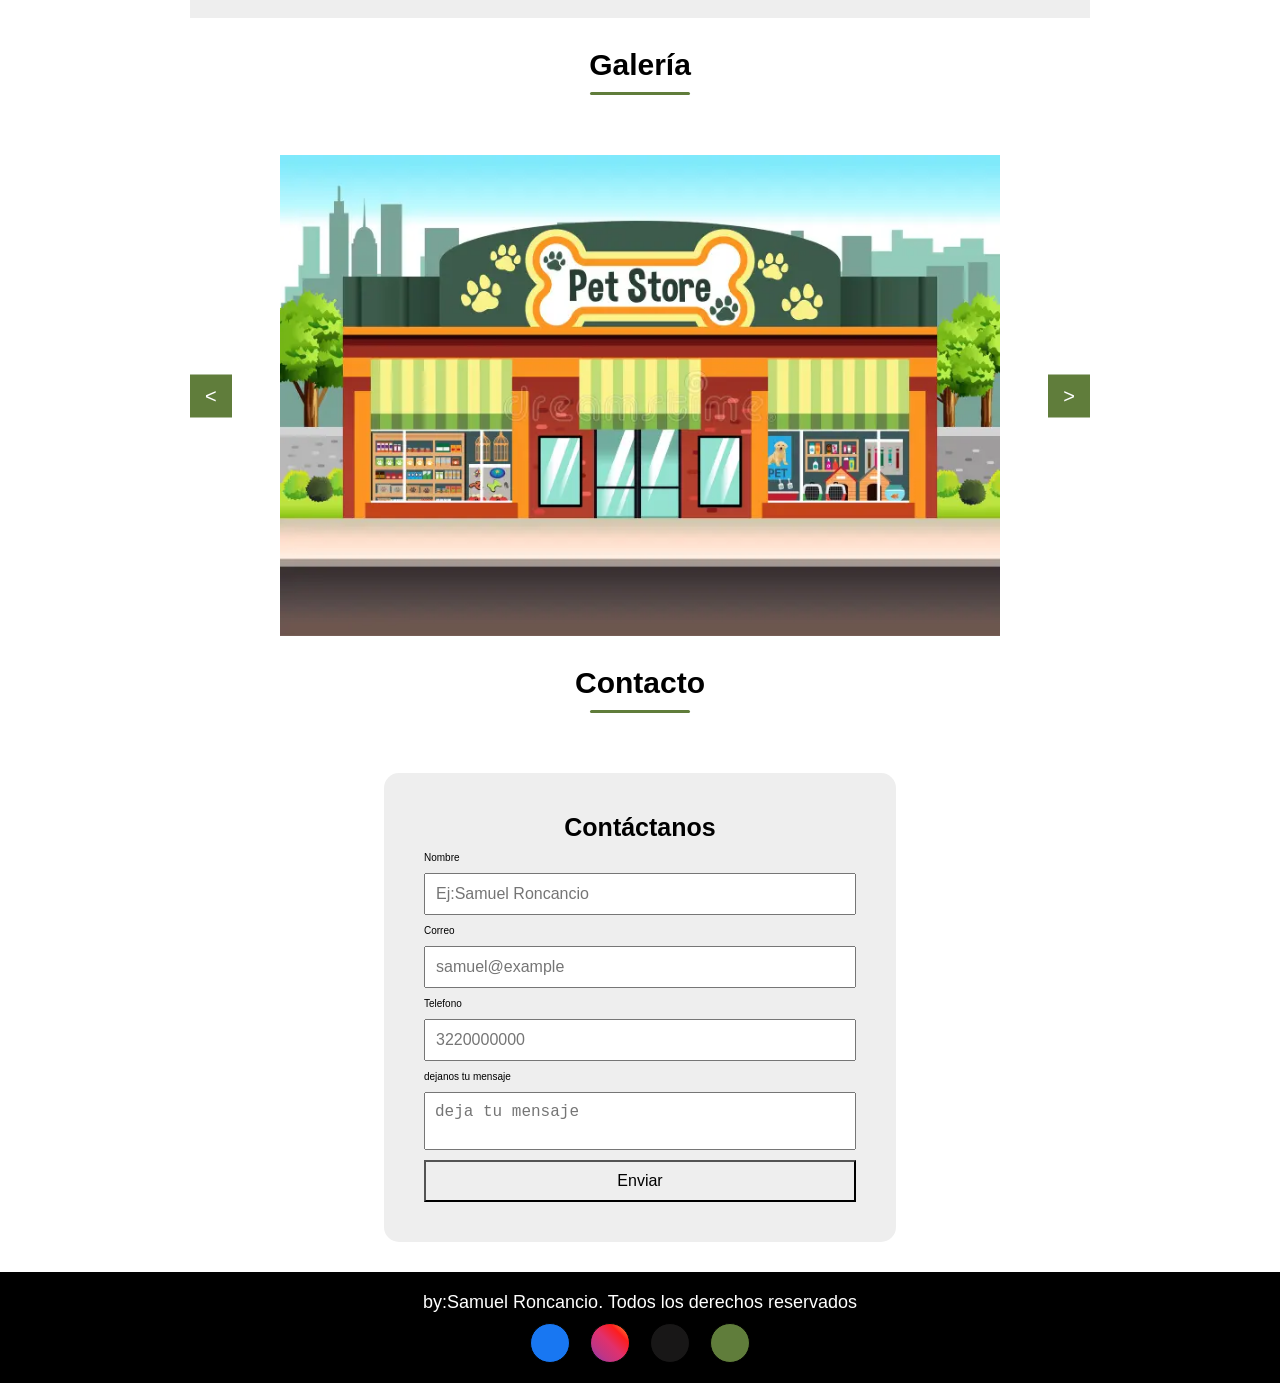
==== commit 2c596bd6: "viernes 17" ====
--- a/index.html
+++ b/index.html
@@ -25,6 +25,10 @@
             <li><a href="#gallery" class="link">Galeria</a></li>
             <li><a href="#contact" class="link">contact</a></li>
         </ul>
+        <button class="menu">
+        <i class="fa-solid fa-bars"></i>
+
+        </button>
     </nav>
     
 </header>
--- a/src/css/estilo.css
+++ b/src/css/estilo.css
@@ -4,6 +4,9 @@
     box-sizing: border-box;
     scroll-behavior: smooth;
 }
+html{
+    font-size: 62.5%;
+}
 :root{
     --color_principal:#fff;
     --color_secundario:#607d3b;
@@ -19,33 +22,43 @@
     text-decoration: none;
 }
 h1{
-    font-size: 60px;
+    font-size: 6rem;
 }
 h2{
-    font-size: 30px;
+    font-size: 3rem;
 }
 p{
-    font-size: 18px;
+    font-size: 1.8rem;
 }
 h3{
-    font-size: 25px;
+    font-size: 2.5rem;
 }
 h4{
-    font-size: 20px;
+    font-size: 2rem;
+
+}
+
+main{
+    display: flex;
+    flex-direction: column;
+    gap: 3rem;
+}
+section{
+    scroll-margin-top: 10rem;
 }
 /*clases globales*/
 .title{
     text-align: center;
-    margin: 40px 0 ;
+    margin-bottom: 3rem;
 }
 .title::after{
     content: "";
     display: block;
-    width: 100px;
-    height: 3px;
+    width: 10rem;
+    height: 0.3rem;
     background-color: var(--color_secundario);
-    margin: 10px auto 0;
-    border-radius: 5px;
+    margin: 1rem auto 0;
+    border-radius: 0.5rem;
 }
 
 /* seccion header*/
@@ -58,18 +71,20 @@
 
 }
 .barra_navegacion{
+    width: 100%;
     display: flex;
     justify-content: space-between;
     background-color:var(--color_secundario);
+    align-items: center;
+    padding: 2.5rem;
 
 }
 .links{
     display: flex;
     justify-content: space-between;
-    padding: 25px;
-    gap: 20px;
+    gap: 2rem;
     list-style: none;
-    font-size: 18px;
+    font-size: 1.8rem;
 
 }
 .link {
@@ -84,11 +99,11 @@
 .link::after{
     content:'' ;
     display: block;
-    height: 3px;
+    height: 0.3rem;
     width: 0;
     background-color: var(--color_principal);
-    margin-top: 3px;
-    border-radius: 10px;
+    margin-top: 0.3rem;
+    border-radius: 1rem;
     transition: width .3s ease;
 
 }
@@ -96,10 +111,22 @@
     width: 100%;
 }
 
+.menu{
+   padding: 1rem;
+   width: fit-content;
+   background-color: transparent;
+   border: 0.1rem solid var(--color_principal);
+   color: var(--color_principal);
+   border-radius: 0.4rem;
+   display: none;
+}
+.fa-bars{
+    font-size: 18px;
+}
 /* seccion inicio*/
 .inicio{
-    margin: top 70px;;
-    padding: 80px ;
+    margin: top 7rem;;
+    padding: 8rem ;
     display: flex;
     justify-content: space-around;
     background-color: #eee;
@@ -107,21 +134,22 @@
 
 
 
+
 .inicio_info{
     display: flex;
     flex-direction: column;
-    gap: 20px;
-    max-width: 600px;
+    gap: 2rem;
+    max-width: 60rem;
 
 }
 .social_media{
     display: flex;
-    gap: 20px;
+    gap: 2rem;
 }
 .link_social_media{
-    height: 40px;
-    width: 40px;
-    border: 1px solid #000;
+    height: 4rem;
+    width: 4rem;
+    border: 0.1rem solid #000;
     display: flex;
     justify-content: center;
     align-items: center;
@@ -132,10 +160,10 @@
 }
 .link_social_media:hover{
     opacity:0.9;
-    transform: translateY(-10px);
+    transform: translateY(-10rem);
 }
 .fa-brands{
-    font-size: 22px;
+    font-size: 2.2rem;
     color:var(--color_principal);
 
 
@@ -157,14 +185,15 @@
 .btn_contact{
     display: inline-block;
     width: fit-content;
-    padding: 10px 20px;
-    border: 2px solid #000;
+    padding: 1rem 2rem;
+    border: 0.2rem solid #000;
     background-color:transparent;
     transition: background-color .3s;
+    border-radius: 12rem;
 
 }
 .btn_contact a{
-    font-size: 15px;
+    font-size: 1.5rem;
     color: #000;
 }
 .btn_contact:hover{
@@ -175,8 +204,8 @@
     color:var(--color_principal);
 }
 .inicio_img img{
-    height: 350px;
-    width: 350px;
+    height: 35rem;
+    width: 35rem;
     border-radius: 50%;
 }
 /*biografia seccion*/
@@ -184,14 +213,14 @@
 
 .biografia_section{
     background-color:#eee;
-    padding: 50px 20px;
-    max-width: 900px;
+    padding: 5rem 2rem;
+    max-width: 90rem;
     margin: auto;
-    border-radius: 15px;
-    display: flex;
-    flex-direction: column;
-    gap: 20px;
-    border-left:4px solid var(--color_secundario);
+    border-radius: 1.5rem;
+    display: flex;
+    flex-direction: column;
+    gap: 2rem;
+    border-left:0.4rem solid var(--color_secundario);
 
 
 }
@@ -206,57 +235,57 @@
     justify-content: center;
     flex-direction: column;
     align-items: center;
-    gap: 30px;
+    gap: 3rem;
     
 
 }
 .container_line_time{
     display: flex;
-    gap: 30px;
+    gap: 3rem;
     justify-content: center;
-    max-width: 870px;
+    max-width: 87rem;
     
 
 }
 .linea{
-    width: 2px;
+    width: 0.2rem;
     background-color: #000;
-    border-radius: 12px;
+    border-radius: 1.2rem;
 }
 .item_line_time{
     background-color: #eee;
-    padding: 40px;
-    border-radius: 15px;
-    display: flex;
-    flex-direction: column;
-    gap: 15px;
+    padding: 4rem;
+    border-radius: 1.5rem;
+    display: flex;
+    flex-direction: column;
+    gap: 1.5rem;
 }
 .linea_tiempo time{
     background-color: var(--color_secundario);
-    padding: 8px;
-    border-radius: 8px;
+    padding: 0.8rem;
+    border-radius: 0.8rem;
     color: var(--color_principal);
 }
 /*seccion proyectos*/
 .proyectos{
     display: flex;
     flex-direction: column;
-    gap: 30px;
+    gap: 3rem;
     align-items: center;
 }
 .container_proyect{
-    max-width: 900px;
-    display: flex;
-    flex-direction: column;
-    gap: 30px;
+    max-width: 90rem;
+    display: flex;
+    flex-direction: column;
+    gap: 3rem;
 
 }
 .proyecto{
-    padding: 40px;
+    padding: 4rem;
     background-color:#eee;
     display: flex;
     flex-direction: column;
-    gap: 15px;
+    gap: 1.5rem;
 }
 .img_proyect{
     max-width: 100%;
@@ -264,8 +293,9 @@
 }
 .btn_proyecto{
     width: fit-content;
-    padding: 10px 40px;
+    padding: 1rem 4rem;
     background-color:transparent;
+    border-radius: 12rem;
     
     cursor: pointer;
     transition:background-color .3s ease;
@@ -277,7 +307,7 @@
 }
 .btn_proyecto a{
     color: #000;
-    font-size: 17px;
+    font-size: 1.7rem;
 }
 .btn_proyecto:hover a{
     color: var(--color_principal);
@@ -288,11 +318,11 @@
    
     display: flex;
     flex-direction: column;
-    gap: 30px;
+    gap: 3rem;
     align-items: center;
 }
 .gallery_container{
-    max-width: 900px;
+    max-width: 90rem;
     position: relative;
     display: flex;
     overflow: hidden;
@@ -300,7 +330,7 @@
 }
 .gallery_subcontainer{
     display: flex;
-    gap: 30px;
+    gap: 3rem;
 
 }
 .gallery_item{
@@ -321,9 +351,9 @@
     background-color: var(--color_secundario);
     color: var(--color_principal);
     border: none;
-    padding: 10px 15px;
+    padding: 1rem 1.5rem;
     cursor: pointer;
-    font-size: 20px;
+    font-size: 2rem;
 
 }
 .prev{
@@ -337,27 +367,27 @@
     display: flex;
     flex-direction: column;
     align-items: center;
-    gap: 30px;
+    gap: 3rem;
 }
 
 form{
     width: 40%;
-    max-width: 900px;
-    padding: 40px;
-    border-radius: 15px;
+    max-width: 90rem;
+    padding: 4rem;
+    border-radius: 1.5rem;
     background-color:#eee;
     display: flex;
     flex-direction: column;
-    gap: 10px;
-    margin-bottom: 30px;
+    gap: 1rem;
+    margin-bottom: 3rem;
 
 }
 form h3{
     text-align: center;
 }
 input,textarea{
-    padding: 10px;
-    font-size: 16px;
+    padding: 1rem;
+    font-size: 1.6rem;
     resize: none;
 
 }
@@ -378,9 +408,14 @@
     display: flex;
     flex-direction: column;
     align-items: center;
-    gap: 10px;
+    gap: 1rem;
     background-color: #000;
     color: var(--color_principal);
-    padding: 20px;
-
+    padding: 2rem;
+
+}
+/*diseño responsive*/
+@media screen and (max-width) {
+    
+    
 }
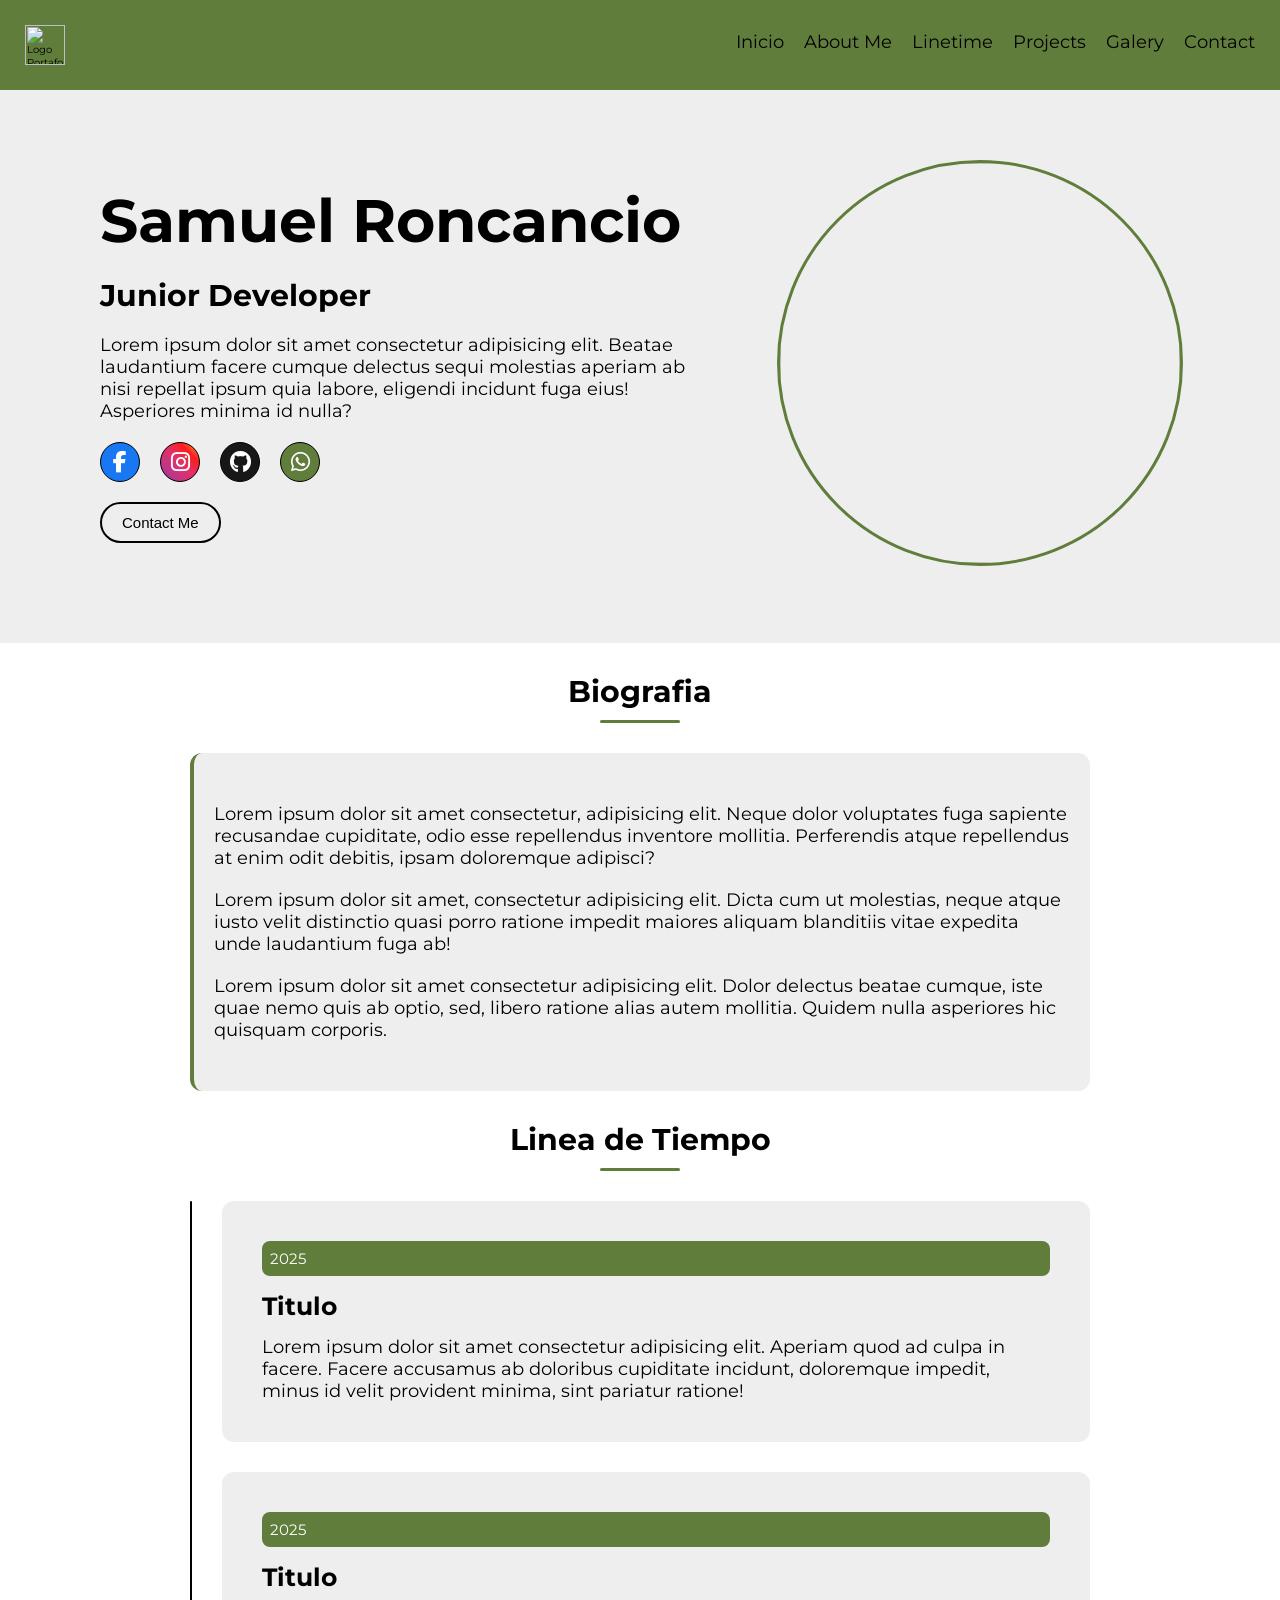
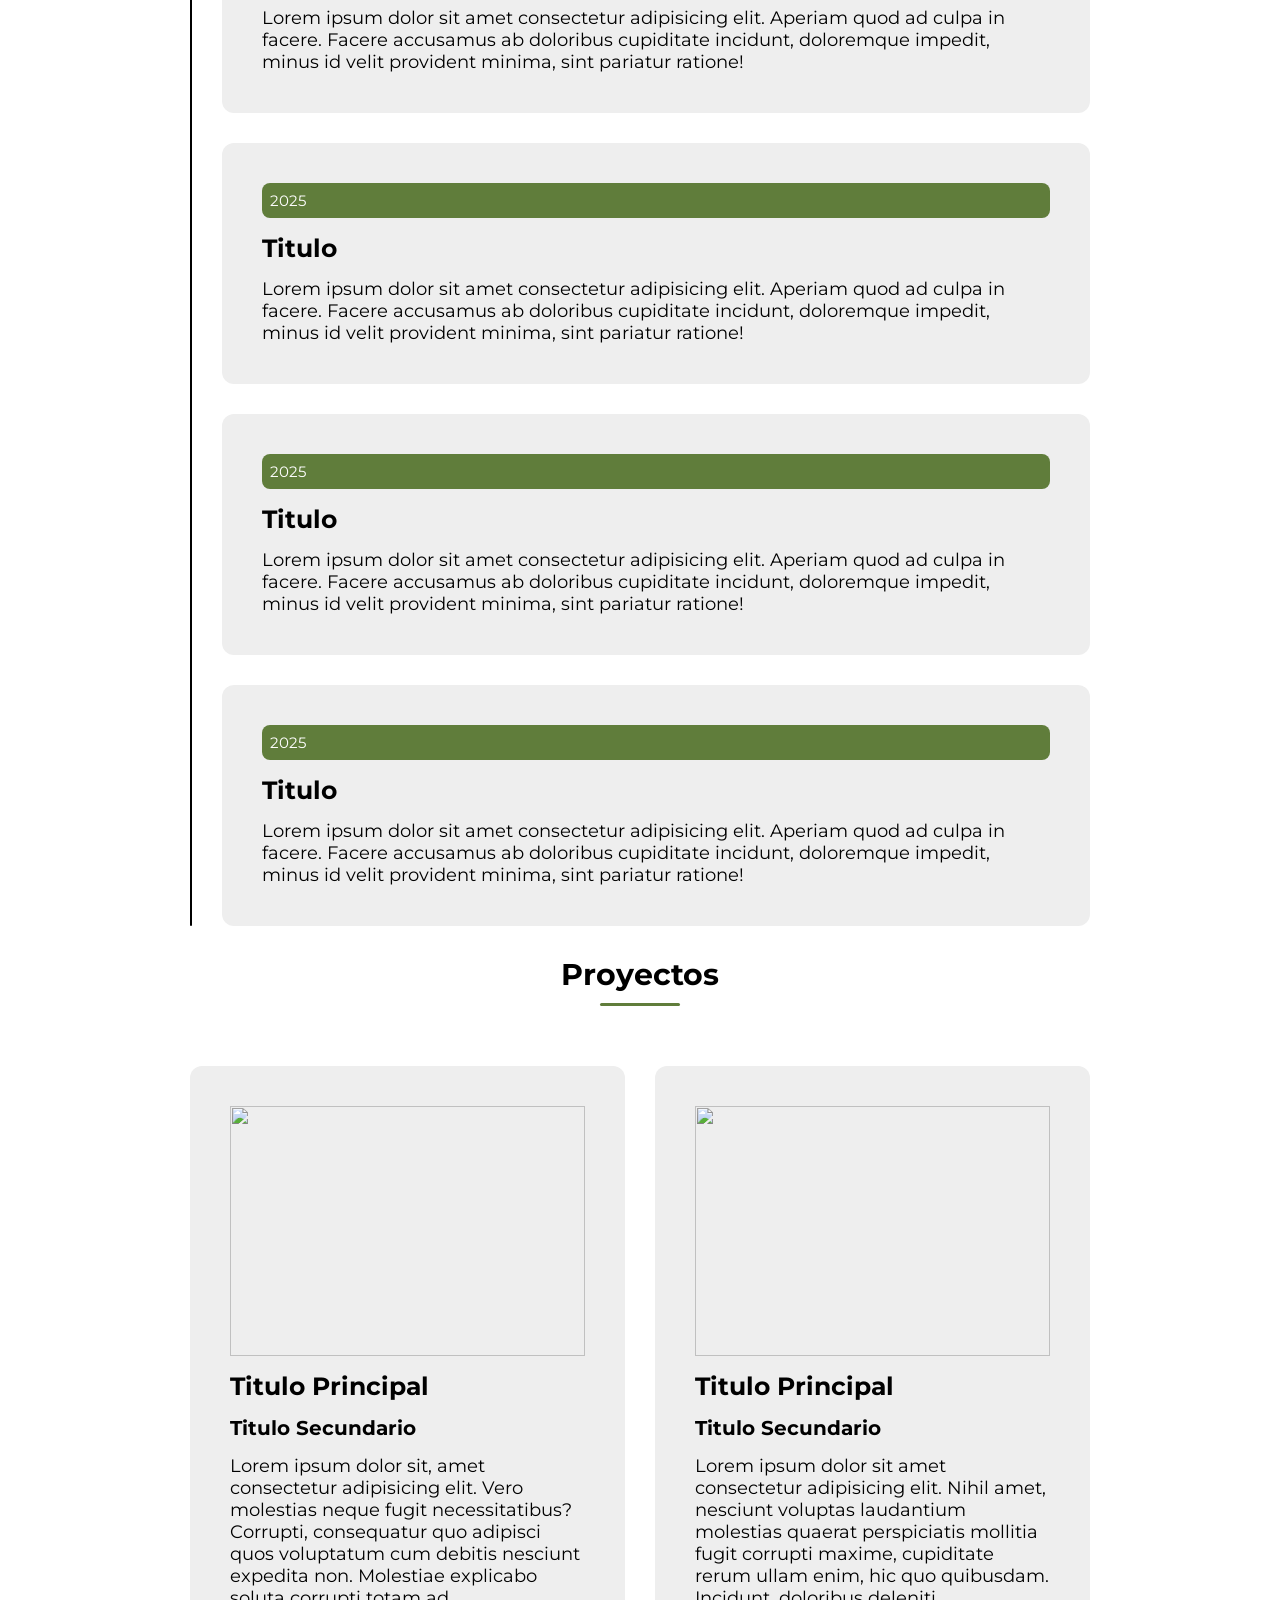
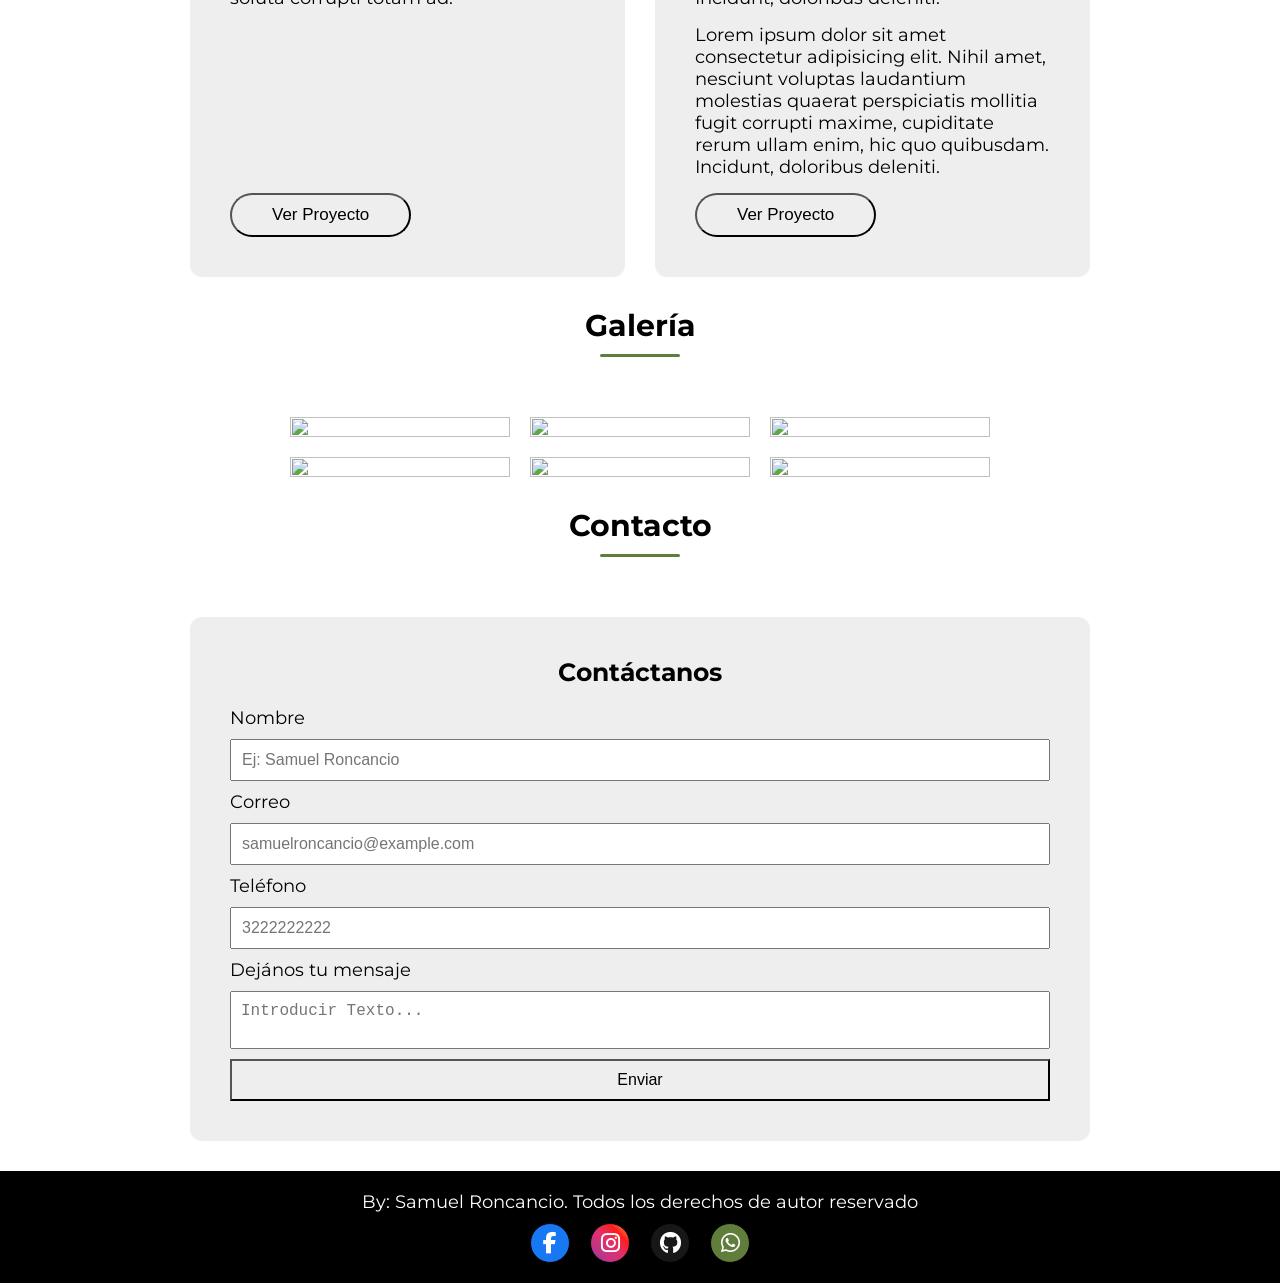
==== commit 7fb08f43: "hice todo nuevamente" ====
--- a/index.html
+++ b/index.html
@@ -1,189 +1,182 @@
-<!DOCTYPE html>
+!DOCTYPE html>
 <html lang="es-CO">
 
 <head>
     <meta charset="UTF-8">
     <meta name="viewport" content="width=device-width, initial-scale=1.0">
-    <meta name="descrition" content="desarrollador web de ultima generacion ">
+    <meta name="description" content="desarrollador web de ultima generacion ">
     <meta name="keywords" content="centro de desarrollo web">
-    <meta name="author" content="Samuel Roncancio">
+    <meta name="author" content="samuel roncancio">
     <link rel="stylesheet" href="src/css/estilo.css">
-    <script src="https://kit.fontawesome.com/3f37f705e9.js" crossorigin="anonymous"></script>
+    <link rel="stylesheet" href="https://cdnjs.cloudflare.com/ajax/libs/font-awesome/6.5.0/css/all.min.css">
+    <link href="https://fonts.googleapis.com/css2?family=Montserrat:ital,wght@0,100..900;1,100..900&display=swap" rel="stylesheet">
     <title></title>
 </head>
 
 <body>
 
-<header class="header">
-    <nav class="barra_navegacion">
-        <img src="" alt="">
-        <ul class="links">
-            <li><a href="#inicio" class="link">Inicio</a></li>
-            <li><a href="#about" class="link">About me</a></li>
-            <li><a href="#line_time" class="link">Line time</a></li>
-            <li><a href="#projects" class="link">Proyects</a></li>
-            <li><a href="#gallery" class="link">Galeria</a></li>
-            <li><a href="#contact" class="link">contact</a></li>
-        </ul>
-        <button class="menu">
-        <i class="fa-solid fa-bars"></i>
+    <header class="header">
+        
+        <nav class="barra-navegacion">
+            <img src="https://pages.payoneer.com/wp-content/uploads/64f44aef233beaba81890b9d_ada13-logo-9.png.webp" alt="Logo Portafolio" class="logo">
+            <ul class="links">
+                <li><a href="#inicio" class="link">Inicio</a></li>
+                <li><a href="#about-me" class="link">About Me</a></li>
+                <li><a href="#linetime" class="link">Linetime</a></li>
+                <li><a href="#projects" class="link"> Projects</a></li>
+                <li><a href="#gallery" class="link">Galery</a></li>
+                <li><a href="#contact" class="link">Contact</a></li>
+            </ul>
+            <button class="menu"><i class="fa-solid fa-bars"></i></button>
+            
+            
+        </nav>
+        <div class="" id="overlay"></div>
+    </header>
+    <main>
+        <section id="inicio" class="inicio">
+            <div class="inicio-info">
+                <h1>Samuel Roncancio</h1>
+                <h2>Junior Developer</h2>
+                <p>Lorem ipsum dolor sit amet consectetur adipisicing elit. Beatae laudantium facere cumque delectus sequi molestias aperiam ab nisi repellat ipsum quia labore, eligendi incidunt fuga eius! Asperiores minima id nulla?</p>
+                <div class="social-media">
+                    <a href="#" class="link-social-media"><i class="fa-brands fa-facebook-f"></i></a>
+                    <a href="#" class="link-social-media"><i class="fa-brands fa-instagram"></i></a>
+                    <a href="#" class="link-social-media"><i class="fa-brands fa-github"></i></a>
+                    <a href="#" class="link-social-media"><i class="fa-brands fa-whatsapp"></i></a>
+                </div>
+                <button class="btn-contact">
+                    <a href="#contact" >Contact Me</a>
+                </button>
 
-        </button>
-    </nav>
-    
-</header>
-<main>
-    <section id="inicio" class="inicio">
-        <div class="inicio_info">
-            <h1>Samuel Roncancio</h1>
-            <h2>Sénior Developer</h2>
-            <p>Soy desarrollador de software senior con amplia experiencia en el diseño, desarrollo y mantenimiento de aplicaciones escalables y de alto rendimiento. A lo largo de mi carrera he trabajado con múltiples tecnologías y arquitecturas, liderando proyectos desde la conceptualización hasta su implementación en producción.</p>
-            <div class="social_media">
-                <a href="" class="link_social_media"><i class="fa-brands fa-facebook-f"></i></a>
-                <a href="" class= "link_social_media"><i class="fa-brands fa-square-instagram"></i></a>
-                <a href=""class= "link_social_media"><i class="fa-brands fa-github"></i></a>
-                <a href=""class="link_social_media"><i class="fa-brands fa-square-whatsapp"></i></a>
             </div>
-            <button class="btn_contact">
-                <a href="#contact">Contact me</a>
-            </button>
-        </div>
-        <div class="inicio_img">
-            <img src="public/img/mi_foto.jpeg" alt="mi foto">
-        </div>
-    </section>
-    <section class="biografia" id="about">
+            <div class="inicio-img">
+                <img src="public/img/mi foto.jpeg" alt="Mi foto">
+            </div>
 
-        <h2 class="title">Biografia</h2>
+            
+        </section>
 
-        <article class="biografia_section">
-        
-            
-            <p >Hola, bienvenido. Mi nombre es Samuel Roncancio, un barranquillero nacido en el año de 1997, unico hijo de una familia de clase obrera, mi infacia la vivi en un barrio muy pupular de mi cuidad llamado La Chinita, donde hice mis estudios de primaria en la institución educativa Luis Carlos Galan Sarmiento, lugar donde tuve mi primer contacto con una computadora, la cual tenia una version de windonws xp y mi pasatiempo favorito era jugar solitario.</p>
-            <p >Para cuando fui adolescente mi familia adquirio vivienda propia en el area metropolitana de barranquilla, mas exactamente en el municipio de Soledad, donde termine mis estudios de secundaria. fue una etapa de muchos cambios tecnologicos donde pasamos de telefonos simples a telefonos inteligentes y la web experimento una transformacion total.</p>
-            <p >En mis 20s experimente muchas areas para mi vida profesional, pero entre el poco desarrollo empresarial de mi ciudad y que no conectaba con ninguna de esas areas decidi que lo mejor era esperar a conectar con algo que realmente me apasionara y he alli donde entro el mundo tech y transformo mi vida y me mostro este camino hasta aqui con ustedes.</p>
-        </article>
-    </section>
 
-    <section class="line_time " id="line_time">
-    
-        <h2 class="title">Trayectoria profesional</h2>
-        
-        <div class="container_line_time">
-            <span class="linea"></span>
-            <div class="linea_tiempo">
-                <article class="item_line_time">
-                    <time datetime="">Marzo del 2026</time>
-                    <h3>Primeros pasos</h3>
-                    <p>Entre en el mundo de la programación en el año 2026, en una convocatoria de la alcaldia de mi ciudad, es algo que me apasionó desde el primer momento es que descubri ese nuevo mundo para mi en aquel momento.</p>
-            
+
+        <section class="biografia " id="about-me">
+            <h2 class="title">Biografia</h2>
+            <article class="biografia-section max-width">
+                <p>Lorem ipsum dolor sit amet consectetur, adipisicing elit. Neque dolor voluptates fuga sapiente recusandae cupiditate, odio esse repellendus inventore mollitia. Perferendis atque repellendus at enim odit debitis, ipsam doloremque adipisci?</p>
+                <p>Lorem ipsum dolor sit amet, consectetur adipisicing elit. Dicta cum ut molestias, neque atque iusto velit distinctio quasi porro ratione impedit maiores aliquam blanditiis vitae expedita unde laudantium fuga ab!</p>
+                <p>Lorem ipsum dolor sit amet consectetur adipisicing elit. Dolor delectus beatae cumque, iste quae nemo quis ab optio, sed, libero ratione alias autem mollitia. Quidem nulla asperiores hic quisquam corporis.</p>
+            </article>
+        </section>
+
+        <section class="line-time" id="linetime">
+            <h2 class="title">Linea de Tiempo</h2>
+            <div class="container-lime-time max-width">
+                <span class="linea"></span>
+                <div class="linea-tiempo">
+                    <article class="item-line-time" >
+                        <time datetime="">2025</time>
+                        <h3>Titulo</h3>
+                        <p>Lorem ipsum dolor sit amet consectetur adipisicing elit. Aperiam quod ad culpa in facere. Facere accusamus ab doloribus cupiditate incidunt, doloremque impedit, minus id velit provident minima, sint pariatur ratione!</p>
+                    </article>
+                
+                    <article class="item-line-time">
+                        <time datetime="">2025</time>
+                        <h3>Titulo</h3>
+                        <p>Lorem ipsum dolor sit amet consectetur adipisicing elit. Aperiam quod ad culpa in facere. Facere accusamus ab doloribus cupiditate incidunt, doloremque impedit, minus id velit provident minima, sint pariatur ratione!</p>
+                    </article>
+                
+                    <article class="item-line-time">
+                        <time datetime="">2025</time>
+                        <h3>Titulo</h3>
+                        <p>Lorem ipsum dolor sit amet consectetur adipisicing elit. Aperiam quod ad culpa in facere. Facere accusamus ab doloribus cupiditate incidunt, doloremque impedit, minus id velit provident minima, sint pariatur ratione!</p>
+                    </article>
+                
+                    <article class="item-line-time">
+                        <time datetime="">2025</time>
+                        <h3>Titulo</h3>
+                        <p>Lorem ipsum dolor sit amet consectetur adipisicing elit. Aperiam quod ad culpa in facere. Facere accusamus ab doloribus cupiditate incidunt, doloremque impedit, minus id velit provident minima, sint pariatur ratione!</p>
+                    </article>
+                
+                    <article class="item-line-time">
+                        <time datetime="">2025</time>
+                        <h3>Titulo</h3>
+                        <p>Lorem ipsum dolor sit amet consectetur adipisicing elit. Aperiam quod ad culpa in facere. Facere accusamus ab doloribus cupiditate incidunt, doloremque impedit, minus id velit provident minima, sint pariatur ratione!</p>
+                    </article>
+                    </div>
+            </div>     
+        </section>
+
+        <section class="proyectos" id="projects">
+            <h2 class="title">Proyectos</h2>
+            <div class="container-proyect max-width">
+                <article class="proyecto">
+                    <img src="public/img/Screenshot 2026-04-14 114333.png" alt="" class="img-project">
+                    <h3>Titulo Principal</h3>
+                    <h4> Titulo Secundario</h4>
+                    <p>Lorem ipsum dolor sit, amet consectetur adipisicing elit. Vero molestias neque fugit necessitatibus? Corrupti, consequatur quo adipisci quos voluptatum cum debitis nesciunt expedita non. Molestiae explicabo soluta corrupti totam ad.</p>
+                    
+                    <button class="btn-proyecto"><a href="">Ver Proyecto</a></button>
                 </article>
-            
-                <article class="item_line_time">
-                    <time datetime="">Febrero del 2027</time>
-                    <h3>Mi primera vez</h3>
-                    <p>En el año 2027 tuve mi primera experiencia laboral en el mundo de la tecnología, como desarrollador junior en una importante empresa de mi pais Colombia, donde obtuve mucho conocimiento en todo lo que fue desarrollo web e implementacion y mantenimiento.</p>
-            
-                </article>
-            
-                <article class="item_line_time">
-                    <time datetime="">Junio del 2028</time>
-                    <h3>Escalando</h3>
-                    <p>Para este año fui promovido a desarrollador semi-senior, tuve un crecimiento exponecial en el dasarrollo backend y participe en el dasarrollo de varios proyectos importantes para la la organizacion donde trabajaba en ese momento.</p>
-            
-                </article>
-            
-                <article class="item_line_time">
-                    <time datetime="">Octubre del 2029</time>
-                    <h3>Profesional Tech</h3>
-                    <p>Luego de vivir una profunda inmersión en el mundo tech, decidi certificar mis conocimientos y me gradué como ingeniero en desarrollo de software, para poder seguir adquiriendo más conocimiento y mayor desarrollo profesional.</p>
-            
-                </article>
-            
-                <article class="item_line_time">
-                    <time datetime="">Enero del 2031</time>
-                    <h3>El emprendedor</h3>
-                    <p>Para seguir con mi crecimiento profesional decidi que el paso siguiente era lanzar mi propia fabrica de desarrollo tech y aunque con mucho miedo y dudas di el salto a una nueva aventura de la cual hoy me siento muy orgulloso y feliz. </p>
-            
+
+                <article class="proyecto">
+                    <img src="public/img/mi foto.jpeg" alt="" class="img-project">
+                    <h3>Titulo Principal</h3>
+                    <h4> Titulo Secundario</h4>
+                    <p>Lorem ipsum dolor sit amet consectetur adipisicing elit. Nihil amet, nesciunt voluptas laudantium molestias quaerat perspiciatis mollitia fugit corrupti maxime, cupiditate rerum ullam enim, hic quo quibusdam. Incidunt, doloribus deleniti.</p>
+                    <p>Lorem ipsum dolor sit amet consectetur adipisicing elit. Nihil amet, nesciunt voluptas laudantium molestias quaerat perspiciatis mollitia fugit corrupti maxime, cupiditate rerum ullam enim, hic quo quibusdam. Incidunt, doloribus deleniti.</p>
+                    
+                    <button class="btn-proyecto"><a href="">Ver Proyecto</a></button>
                 </article>
             </div>
-            
-        </div>
+        </section>
 
-    </section>
-    <section class="proyectos" id="projects">
-        <h2 class="title">Proyectos</h2>
-        <div class="container_proyect">
-            <article class="proyecto">
-                <img src="public/img/mascotas.img" alt="" class="img_proyect">
-                <h3>Tienda de mascotas</h3>
-                <h4>Mi primer proyecto</h4>
-                <p>La plataforma cuenta con un diseño amigable y fácil de navegar, permitiendo a los clientes buscar productos por categoría, especie o necesidades específicas de su mascota. Además, incluye descripciones detalladas, imágenes y recomendaciones para ayudar a tomar la mejor decisión de compra.</p>
-                <p>También puede ofrecer servicios adicionales como asesoría veterinaria, tips de cuidado, blog informativo y promociones especiales. Todo esto con el objetivo de brindar una experiencia cómoda, segura y confiable, donde los amantes de las mascotas puedan encontrar todo en un solo lugar.</p>
-                <button class="btn_proyecto"><a href="">ver proyecto</a></button>
-            </article>
-            <article class="proyecto">
-                <img src="public/img/abogado.webp" alt="" class="img_proyect">
-                <h3>Buffet de abogados</h3>
-                <h4>El salto de calidad</h4>
-                <p>A través de una interfaz limpia y sofisticada, los usuarios pueden explorar las distintas áreas de práctica, conocer el perfil de los abogados y acceder a información relevante sobre servicios legales especializados. Cada sección está estructurada con precisión, ofreciendo contenidos claros, discretos y orientados a brindar seguridad jurídica.</p>
-                <p>La plataforma también facilita el contacto directo con el despacho mediante canales confidenciales, garantizando una comunicación ágil y reservada. En conjunto, este sitio web no solo informa, sino que proyecta una imagen de profesionalismo, compromiso y excelencia, acorde con los más altos estándares del ejercicio del derecho.</p>
-                <button class="btn_proyecto" ><a href="">ver proyecto</a></button>
-            </article>
-        </div>
+        <section class="gallery" id="gallery">
+            <h2 class="title">Galería</h2>
+            <div class="gallery-container max-width">
 
-    </section>
-    <section class="gallery" id="gallery" >
-        <h2 class="title">Galería</h2>
-        <div class="gallery_container">
-            <div class="gallery_subcontainer">
-                <div class="gallery_item"><img src="public/img/mascotas.img" alt=""></div>
-                <div class="gallery_item"><img src="public/img/mascotas.img" alt=""></div>
-                <div class="gallery_item"><img src="public/img/mascotas.img" alt=""></div>
-                <div class="gallery_item"><img src="public/img/mascotas.img" alt=""></div>
-                <div class="gallery_item"><img src="public/img/mascotas.img" alt=""></div>
-                <div class="gallery_item"><img src="public/img/mascotas.img" alt=""></div>
-                <button class="prev btn"><</button>
-                <button class="next btn">></button>
+                    <div class="gallery-item"><img src="public/img/mi foto.jpeg" alt=""></div>
+                    <div class="gallery-item"><img src="public/img/mi foto.jpeg" alt=""></div>
+                    <div class="gallery-item"><img src="public/img/mi foto.jpeg" alt=""></div>
+                    <div class="gallery-item"><img src="public/img/mi foto.jpeg" alt=""></div>
+                    <div class="gallery-item"><img src="public/img/mi foto.jpeg" alt=""></div>
+                    <div class="gallery-item"><img src="public/img/mi foto.jpeg" alt=""></div>
             </div>
-        </div>
+        </section>
 
-    </section>
-    <section class="contact" id="contact">
-        <h2 class="title">Contacto</h2>
-        
-        <form action="">
-            <h3>Contáctanos</h3>
-            <label for="nombre">Nombre</label>
-            <input type="text" id="nombre" placeholder="Ej:Samuel Roncancio">
+        <section class="contact " id="contact">
+            <h2 class="title">Contacto</h2>
+            <form action="" class="max-width">
+                <h3 >Contáctanos</h3>
+                <label for="nombre">Nombre</label>
+                <input type="text" id="nombre" placeholder="Ej: Samuel Roncancio">
 
-            <label for="correo">Correo</label>
-            <input type="email" id="correo" placeholder="samuel@example">
+                <label for="correo">Correo</label>
+                <input type="email" id="correo" placeholder="samuelroncancio@example.com">
 
-            <label for="teléfono">Telefono</label>
-            <input type="tel" id="telefono" placeholder="3220000000">
+                <label for="telefono">Teléfono</label>
+                <input type="tel"  id="telefono" placeholder="3222222222">
 
-            <label for="mensaje">dejanos tu mensaje</label>
-            <textarea id="mensaje" placeholder="deja tu mensaje"></textarea>
+                <label for="mensaje">Dejános tu mensaje</label>
+                <textarea id="mensaje" placeholder="Introducir Texto..."></textarea>
 
-            <input type="submit" value="Enviar">
-        </form>
+                <input type="submit" value="Enviar">
+            </form>
+        </section>
+    </main>
+    
+    <footer>
+        <p>By: Samuel Roncancio. Todos los derechos de autor reservado</p>
+         <div class="social-media">
+                    <a href="" class="link-social-media"><i class="fa-brands fa-facebook-f"></i></a>
+                    <a href="" class="link-social-media"><i class="fa-brands fa-instagram"></i></a>
+                    <a href="" class="link-social-media"><i class="fa-brands fa-github"></i></a>
+                    <a href="" class="link-social-media"><i class="fa-brands fa-whatsapp"></i></a>
+                </div>
+    </footer>
 
-    </section>
-</main>
-<footer>
-    <p>by:Samuel Roncancio. Todos los derechos reservados</p>
-    <div class="social_media">
-        <a href="" class="link_social_media"><i class="fa-brands fa-facebook-f"></i></a>
-        <a href="" class= "link_social_media"><i class="fa-brands fa-square-instagram"></i></a>
-        <a href=""class= "link_social_media"><i class="fa-brands fa-github"></i></a>
-        <a href=""class="link_social_media"><i class="fa-brands fa-square-whatsapp"></i></a>
-    </div>
+    
 
-</footer>
-
-    <script src="script.js"></script>
+   
 </body>
-
 </html>
 <!--https://stitch.withgoogle.com/projects/1451643896891119885-->
--- a/src/css/estilo.css
+++ b/src/css/estilo.css
@@ -1,41 +1,74 @@
+@import url(./header.css);
+@import url(./inicio.css);
+@import url(./biografia.css);
+@import url(./trayectoria.css);
+@import url(./proyectos.css);
+@import url(./gallery.css);
+@import url(./contactos.css);
+@import url(./footer.css);
+@import url(./responsive.css);
+
+
+
+
+
+
 *{
     padding: 0;
     margin: 0;
     box-sizing: border-box;
-    scroll-behavior: smooth;
-}
+    scroll-behavior: smooth ;
+}
+
 html{
-    font-size: 62.5%;
-}
+    font-size: 62.5%; /*font-size: 10rem;*/
+}
+
 :root{
-    --color_principal:#fff;
-    --color_secundario:#607d3b;
-
-}
+    --color-principal:#fff;
+    --color-secundario:#607d3b;
+    --color-terciario:#eee;
+    --color-negro:#000;
+}
+
+/* Elementos Generales */
 
 body{
-    font-family: sans-serif;
-
+    font-family: 'Montserrat', sans-serif;
+    position: relative;
+    
+}
+
+.no-scroll{
+    overflow: hidden;
 }
 
 a{
     text-decoration: none;
 }
+
 h1{
-    font-size: 6rem;
-}
+    font-size: 5rem;
+}
+
 h2{
-    font-size: 3rem;
-}
+    font-size: 2rem;
+}
+
+h3{
+    font-size: 1.8rem;
+}
+
+h4{
+    font-size: 1.4rem;
+}
+
 p{
-    font-size: 1.8rem;
-}
-h3{
-    font-size: 2.5rem;
-}
-h4{
-    font-size: 2rem;
-
+    font-size: 1.2rem;
+}
+
+label{
+    font-size: 1.2rem;
 }
 
 main{
@@ -43,379 +76,142 @@
     flex-direction: column;
     gap: 3rem;
 }
+
 section{
     scroll-margin-top: 10rem;
 }
-/*clases globales*/
+
+/* Clases Globales*/
 .title{
     text-align: center;
     margin-bottom: 3rem;
 }
+
 .title::after{
     content: "";
     display: block;
-    width: 10rem;
-    height: 0.3rem;
-    background-color: var(--color_secundario);
-    margin: 1rem auto 0;
+    width: 8rem; 
+    height: 0.3rem; 
+    background-color:var(--color-secundario); 
+    margin: 1rem auto 0; 
     border-radius: 0.5rem;
 }
 
-/* seccion header*/
-.header{
-    width: 100%;
-    position: fixed;
-    top: 0;
-    left: 0;
-    z-index: 1000;
-
-}
-.barra_navegacion{
-    width: 100%;
-    display: flex;
-    justify-content: space-between;
-    background-color:var(--color_secundario);
-    align-items: center;
-    padding: 2.5rem;
-
-}
-.links{
-    display: flex;
-    justify-content: space-between;
-    gap: 2rem;
-    list-style: none;
-    font-size: 1.8rem;
-
-}
-.link {
-    color: #000;
-    transition: color .3s ease;
-
-}
-.link:hover{
-    color: var(--color_principal);
-}
-
-.link::after{
-    content:'' ;
-    display: block;
-    height: 0.3rem;
-    width: 0;
-    background-color: var(--color_principal);
-    margin-top: 0.3rem;
-    border-radius: 1rem;
-    transition: width .3s ease;
-
-}
-.link:hover::after{
-    width: 100%;
-}
-
-.menu{
-   padding: 1rem;
-   width: fit-content;
-   background-color: transparent;
-   border: 0.1rem solid var(--color_principal);
-   color: var(--color_principal);
-   border-radius: 0.4rem;
-   display: none;
-}
-.fa-bars{
-    font-size: 18px;
-}
-/* seccion inicio*/
-.inicio{
-    margin: top 7rem;;
-    padding: 8rem ;
-    display: flex;
-    justify-content: space-around;
-    background-color: #eee;
-}
-
-
-
-
-.inicio_info{
-    display: flex;
-    flex-direction: column;
-    gap: 2rem;
-    max-width: 60rem;
-
-}
-.social_media{
-    display: flex;
-    gap: 2rem;
-}
-.link_social_media{
-    height: 4rem;
-    width: 4rem;
-    border: 0.1rem solid #000;
-    display: flex;
-    justify-content: center;
-    align-items: center;
-    border-radius: 50%;
-   
-    background-color:var(--color_secundario);
-    transition:opacity .3s, transform .3s;
-}
-.link_social_media:hover{
-    opacity:0.9;
-    transform: translateY(-10rem);
-}
-.fa-brands{
-    font-size: 2.2rem;
-    color:var(--color_principal);
-
-
-}
-.link_social_media:nth-child(1){
-    background-color:#1877f2;
-}
-.link_social_media:nth-child(2){
-    background-image: linear-gradient(45deg, 
-    #833ab4,
-    #c13584,
-    #e1306c,
-    #fd1d1d,
-    #fcaf45);
-}
-.link_social_media:nth-child(3){
-    background-color:#181717;
-}
-.btn_contact{
-    display: inline-block;
-    width: fit-content;
-    padding: 1rem 2rem;
-    border: 0.2rem solid #000;
-    background-color:transparent;
-    transition: background-color .3s;
-    border-radius: 12rem;
-
-}
-.btn_contact a{
-    font-size: 1.5rem;
-    color: #000;
-}
-.btn_contact:hover{
-    background-color: #556b2f;
-
-}
-.btn_contact:hover a{
-    color:var(--color_principal);
-}
-.inicio_img img{
-    height: 35rem;
-    width: 35rem;
-    border-radius: 50%;
-}
-/*biografia seccion*/
-
-
-.biografia_section{
-    background-color:#eee;
-    padding: 5rem 2rem;
-    max-width: 90rem;
-    margin: auto;
-    border-radius: 1.5rem;
-    display: flex;
-    flex-direction: column;
-    gap: 2rem;
-    border-left:0.4rem solid var(--color_secundario);
-
-
-}
-/* linea de tiempo*/
-.line_time{
-    display: flex;
-    flex-direction: column;
-    align-items: center;
-}
-.linea_tiempo{
-    display: flex;
-    justify-content: center;
-    flex-direction: column;
-    align-items: center;
-    gap: 3rem;
-    
-
-}
-.container_line_time{
-    display: flex;
-    gap: 3rem;
-    justify-content: center;
-    max-width: 87rem;
-    
-
-}
-.linea{
-    width: 0.2rem;
-    background-color: #000;
-    border-radius: 1.2rem;
-}
-.item_line_time{
-    background-color: #eee;
-    padding: 4rem;
-    border-radius: 1.5rem;
-    display: flex;
-    flex-direction: column;
-    gap: 1.5rem;
-}
-.linea_tiempo time{
-    background-color: var(--color_secundario);
-    padding: 0.8rem;
-    border-radius: 0.8rem;
-    color: var(--color_principal);
-}
-/*seccion proyectos*/
-.proyectos{
-    display: flex;
-    flex-direction: column;
-    gap: 3rem;
-    align-items: center;
-}
-.container_proyect{
-    max-width: 90rem;
-    display: flex;
-    flex-direction: column;
-    gap: 3rem;
-
-}
-.proyecto{
-    padding: 4rem;
-    background-color:#eee;
-    display: flex;
-    flex-direction: column;
-    gap: 1.5rem;
-}
-.img_proyect{
-    max-width: 100%;
-    height:auto ;
-}
-.btn_proyecto{
-    width: fit-content;
-    padding: 1rem 4rem;
-    background-color:transparent;
-    border-radius: 12rem;
-    
-    cursor: pointer;
-    transition:background-color .3s ease;
-
-}
-
-.btn_proyecto:hover{
-    background-color:var(--color_secundario);
-}
-.btn_proyecto a{
-    color: #000;
-    font-size: 1.7rem;
-}
-.btn_proyecto:hover a{
-    color: var(--color_principal);
-}
-/*secccion galeria*/
-.gallery{
-    
-   
-    display: flex;
-    flex-direction: column;
-    gap: 3rem;
-    align-items: center;
-}
-.gallery_container{
-    max-width: 90rem;
-    position: relative;
-    display: flex;
-    overflow: hidden;
-
-}
-.gallery_subcontainer{
-    display: flex;
-    gap: 3rem;
-
-}
-.gallery_item{
-    min-width: 100%;
-    display: flex;
-    justify-content: center;
-
-}
-.gallery_item img{
-    width: 80%;
-    height: auto;
-    object-fit: cover;
-}
-.btn{
-    position: absolute;
-    top: 50%;
-    transform: translateY(-50%);
-    background-color: var(--color_secundario);
-    color: var(--color_principal);
-    border: none;
-    padding: 1rem 1.5rem;
-    cursor: pointer;
-    font-size: 2rem;
-
-}
-.prev{
-    left: 0;
-}
-.next{
-    right: 0;
-}
-/*seccion contact*/
-.contact{
-    display: flex;
-    flex-direction: column;
-    align-items: center;
-    gap: 3rem;
-}
-
-form{
-    width: 40%;
-    max-width: 90rem;
-    padding: 4rem;
-    border-radius: 1.5rem;
-    background-color:#eee;
-    display: flex;
-    flex-direction: column;
-    gap: 1rem;
-    margin-bottom: 3rem;
-
-}
-form h3{
-    text-align: center;
-}
-input,textarea{
-    padding: 1rem;
-    font-size: 1.6rem;
-    resize: none;
-
-}
-input[type="submit"]{
-    background-color: transparent;
-    cursor: pointer;
-    transition: background-color .3s ease, color .3s ease;
-
-}
-input[type="submit"]:hover{
-    color: var(--color_principal);
-    background-color: var(--color_secundario);
-
-
-}
-/* footer seccion*/
-footer{
-    display: flex;
-    flex-direction: column;
-    align-items: center;
-    gap: 1rem;
-    background-color: #000;
-    color: var(--color_principal);
-    padding: 2rem;
-
-}
+.max-width{
+    max-width: 30rem;
+}
+
 /*diseño responsive*/
-@media screen and (max-width) {
-    
-    
-}+@media screen and (min-width : 576px){
+    h1{
+        font-size: 6rem;
+    }
+    h2{
+        font-size: 3rem;
+    }
+    h3{
+        font-size: 2.5rem;
+    }
+    h4{
+        font-size: 2rem;
+    }
+    p{
+        font-size: 1.8rem;
+    }
+    label{
+        font-size: 1.8rem;
+    }
+
+    /* Clases Globales */
+    .max-width{
+        max-width: 70rem;
+    }
+
+    .inicio-img{
+        height: 30rem;
+        width:  30rem; 
+    }
+
+}
+
+
+/* Responsive Design — Desktop */
+@media screen and (min-width: 992px) {
+
+    h1{
+        font-size: 6rem;
+    }
+    h2{
+        font-size: 3rem;
+    }
+    h3{
+        font-size: 2.5rem;
+    }
+    h4{
+        font-size: 2rem;
+    }
+    p{
+        font-size: 1.8rem;
+    }
+    label{
+        font-size: 1.8rem;
+    }
+
+    /* Clases Globales */
+    .max-width{
+        max-width: 90rem;
+    }
+
+    /* Header Section */
+    .links{
+        background-color: transparent;
+        flex-direction: row;
+        justify-content: space-between;
+        gap: 2rem;
+        position: static;
+        padding: 0;
+        width: auto;
+        height: auto;
+        text-align: left;
+        transform: none;
+        transition: none;
+        z-index: auto;
+    }
+
+    .menu{
+        display: none;
+    }
+
+    /* Inicio Section */
+    .inicio{
+        padding: 8rem;
+        flex-direction: row;
+    }
+
+    .inicio-info{
+        align-items: flex-start;
+        text-align: left;
+        max-width: 60rem;
+    }
+
+    .inicio-img{
+        height: 40rem;
+        width: 40rem; 
+    }
+
+    /* Contact Section */
+    input,textarea{
+        font-size: 1.6rem;
+    }
+
+    /* Gallery Section */
+    .btn{
+        padding: 1rem 1.5rem;
+    }
+
+
+    /* Footer Section */
+    footer{
+        text-align: left;
+    }
+}
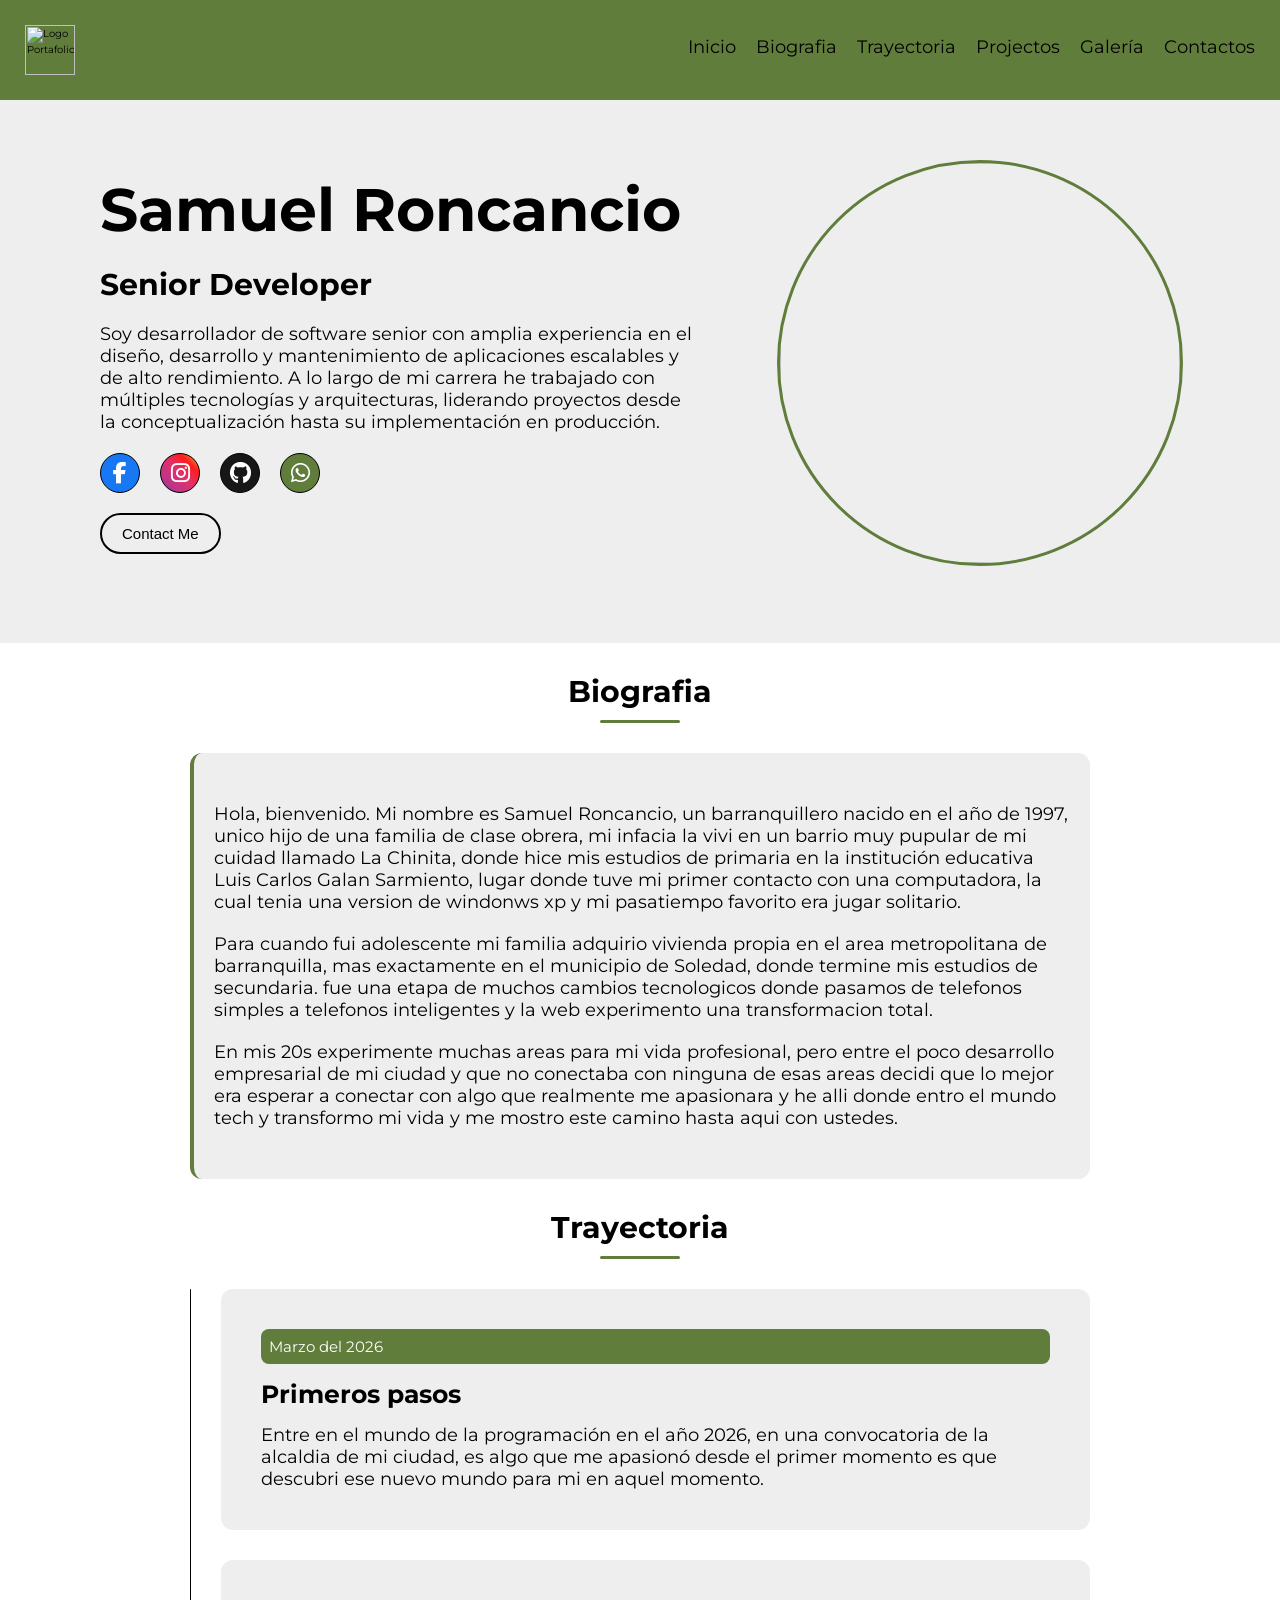
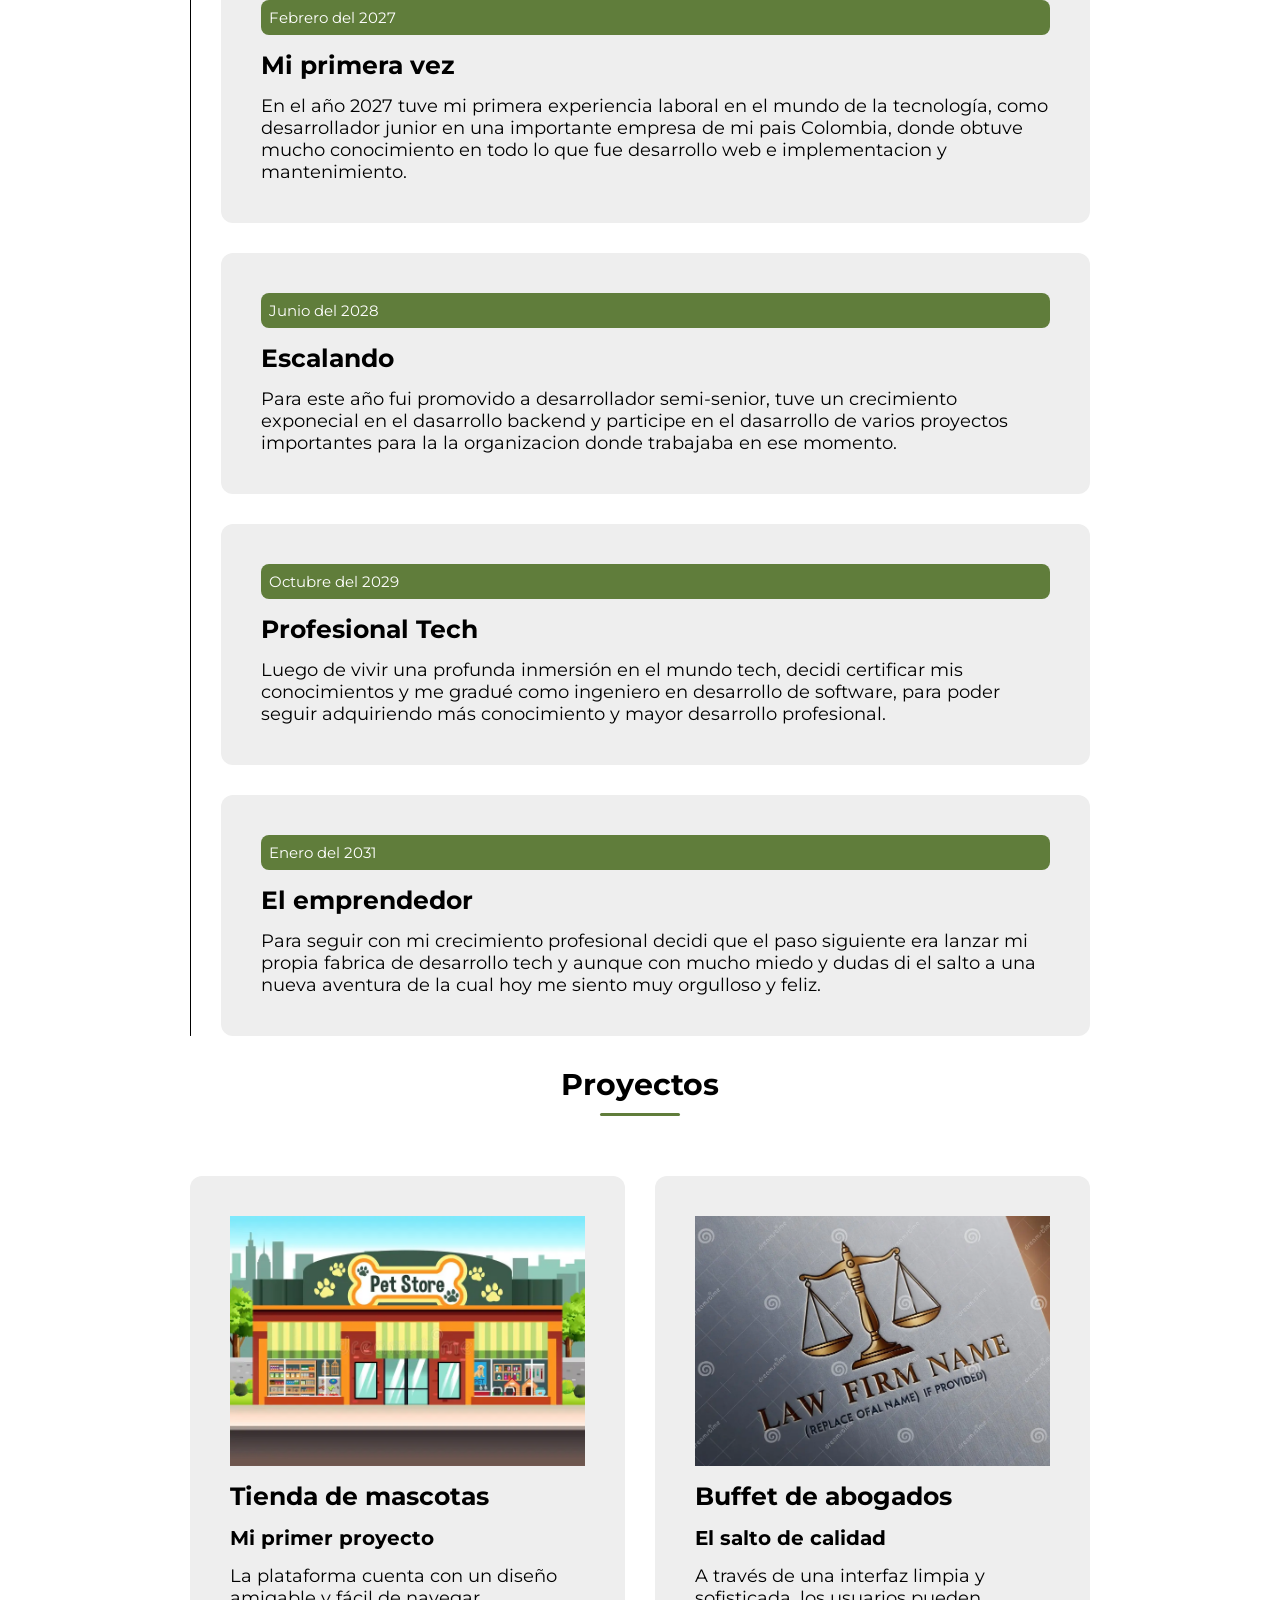
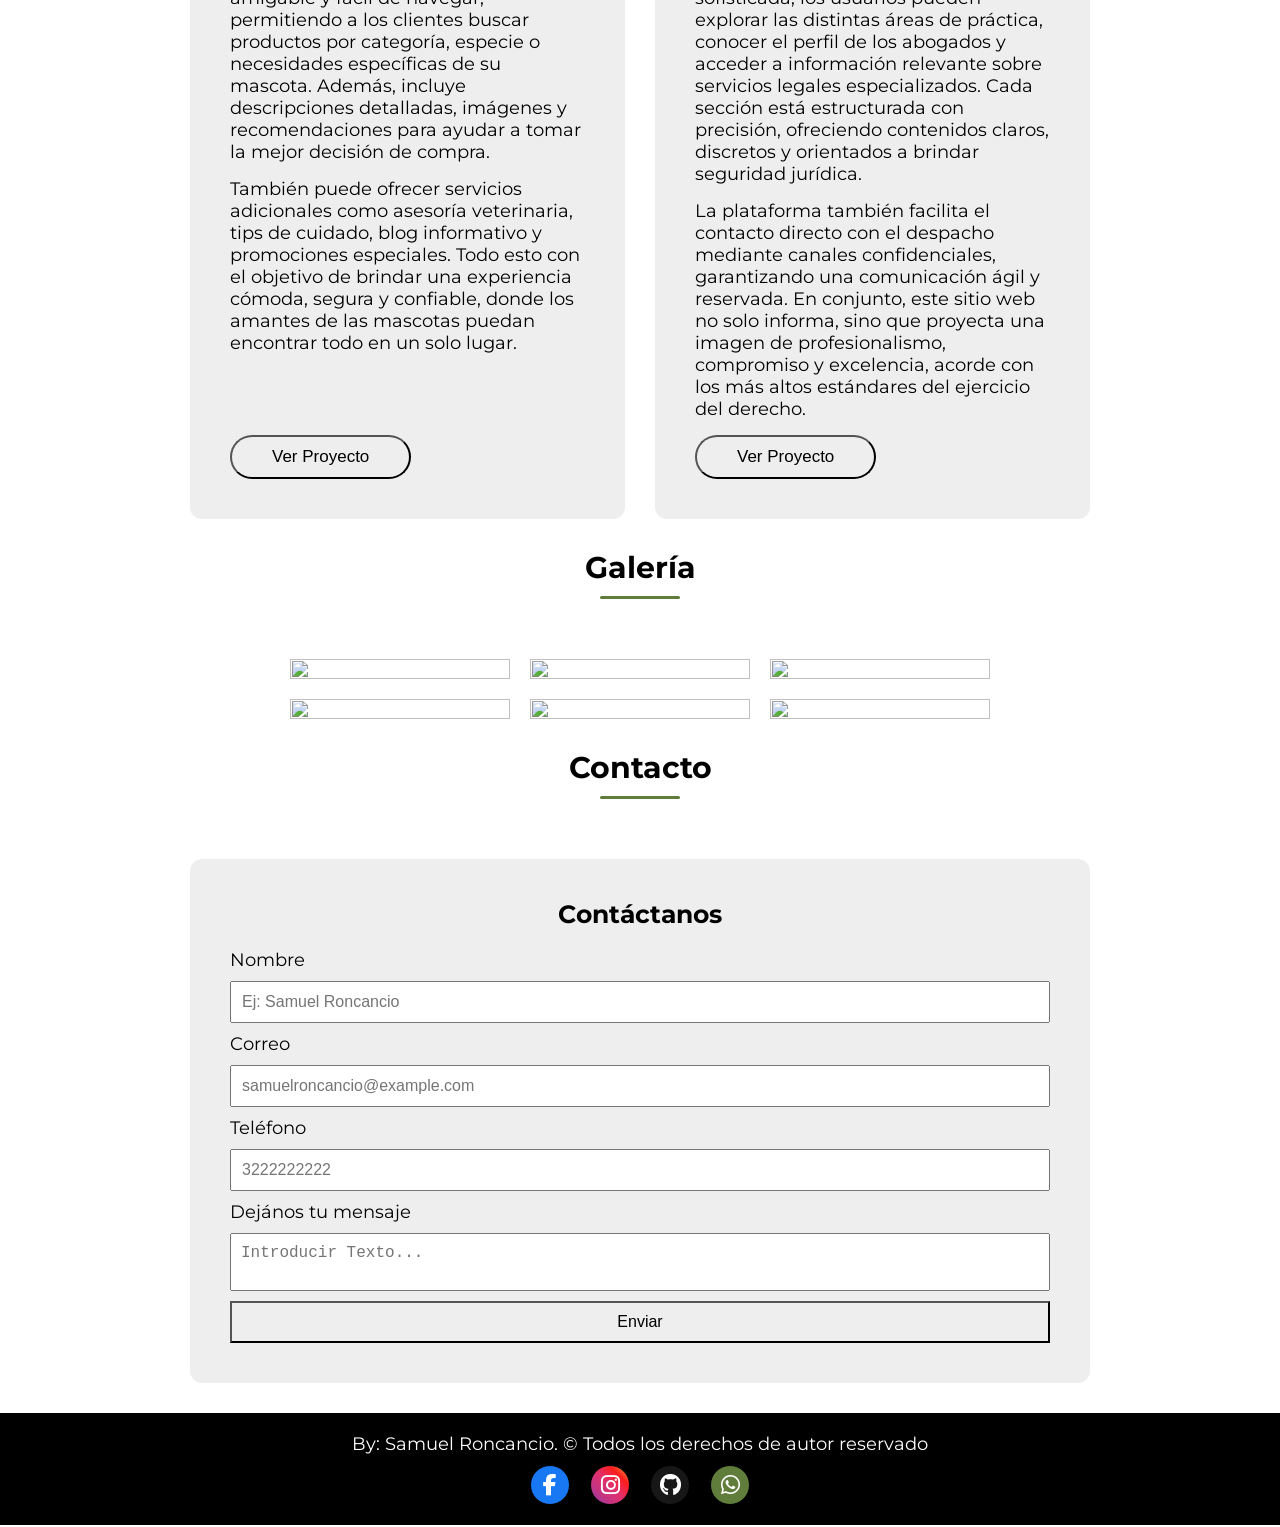
==== commit 58c25f60: "subo cambios miercoles noche" ====
--- a/index.html
+++ b/index.html
@@ -7,7 +7,7 @@
     <meta name="description" content="desarrollador web de ultima generacion ">
     <meta name="keywords" content="centro de desarrollo web">
     <meta name="author" content="samuel roncancio">
-    <link rel="stylesheet" href="src/css/estilo.css">
+    <link rel="stylesheet" href="src/css/principal/estilo.css">
     <link rel="stylesheet" href="https://cdnjs.cloudflare.com/ajax/libs/font-awesome/6.5.0/css/all.min.css">
     <link href="https://fonts.googleapis.com/css2?family=Montserrat:ital,wght@0,100..900;1,100..900&display=swap" rel="stylesheet">
     <title></title>
@@ -18,18 +18,16 @@
     <header class="header">
         
         <nav class="barra-navegacion">
-            <img src="https://pages.payoneer.com/wp-content/uploads/64f44aef233beaba81890b9d_ada13-logo-9.png.webp" alt="Logo Portafolio" class="logo">
+            <img src="public/img/LOGO-INICIO.png" alt="Logo Portafolio" class="logo">
             <ul class="links">
                 <li><a href="#inicio" class="link">Inicio</a></li>
-                <li><a href="#about-me" class="link">About Me</a></li>
-                <li><a href="#linetime" class="link">Linetime</a></li>
-                <li><a href="#projects" class="link"> Projects</a></li>
-                <li><a href="#gallery" class="link">Galery</a></li>
-                <li><a href="#contact" class="link">Contact</a></li>
+                <li><a href="#about-me" class="link">Biografia</a></li>
+                <li><a href="#linetime" class="link">Trayectoria</a></li>
+                <li><a href="#projects" class="link"> Projectos</a></li>
+                <li><a href="#gallery" class="link">Galería</a></li>
+                <li><a href="#contact" class="link">Contactos</a></li>
             </ul>
             <button class="menu"><i class="fa-solid fa-bars"></i></button>
-            
-            
         </nav>
         <div class="" id="overlay"></div>
     </header>
@@ -37,8 +35,8 @@
         <section id="inicio" class="inicio">
             <div class="inicio-info">
                 <h1>Samuel Roncancio</h1>
-                <h2>Junior Developer</h2>
-                <p>Lorem ipsum dolor sit amet consectetur adipisicing elit. Beatae laudantium facere cumque delectus sequi molestias aperiam ab nisi repellat ipsum quia labore, eligendi incidunt fuga eius! Asperiores minima id nulla?</p>
+                <h2>Senior Developer</h2>
+                <p>Soy desarrollador de software senior con amplia experiencia en el diseño, desarrollo y mantenimiento de aplicaciones escalables y de alto rendimiento. A lo largo de mi carrera he trabajado con múltiples tecnologías y arquitecturas, liderando proyectos desde la conceptualización hasta su implementación en producción.</p>
                 <div class="social-media">
                     <a href="#" class="link-social-media"><i class="fa-brands fa-facebook-f"></i></a>
                     <a href="#" class="link-social-media"><i class="fa-brands fa-instagram"></i></a>
@@ -51,7 +49,7 @@
 
             </div>
             <div class="inicio-img">
-                <img src="public/img/mi foto.jpeg" alt="Mi foto">
+                <img src="public/img/mi_foto.jpeg" alt="Mi foto">
             </div>
 
             
@@ -62,45 +60,45 @@
         <section class="biografia " id="about-me">
             <h2 class="title">Biografia</h2>
             <article class="biografia-section max-width">
-                <p>Lorem ipsum dolor sit amet consectetur, adipisicing elit. Neque dolor voluptates fuga sapiente recusandae cupiditate, odio esse repellendus inventore mollitia. Perferendis atque repellendus at enim odit debitis, ipsam doloremque adipisci?</p>
-                <p>Lorem ipsum dolor sit amet, consectetur adipisicing elit. Dicta cum ut molestias, neque atque iusto velit distinctio quasi porro ratione impedit maiores aliquam blanditiis vitae expedita unde laudantium fuga ab!</p>
-                <p>Lorem ipsum dolor sit amet consectetur adipisicing elit. Dolor delectus beatae cumque, iste quae nemo quis ab optio, sed, libero ratione alias autem mollitia. Quidem nulla asperiores hic quisquam corporis.</p>
+                <p>Hola, bienvenido. Mi nombre es Samuel Roncancio, un barranquillero nacido en el año de 1997, unico hijo de una familia de clase obrera, mi infacia la vivi en un barrio muy pupular de mi cuidad llamado La Chinita, donde hice mis estudios de primaria en la institución educativa Luis Carlos Galan Sarmiento, lugar donde tuve mi primer contacto con una computadora, la cual tenia una version de windonws xp y mi pasatiempo favorito era jugar solitario.</p>
+                <p>Para cuando fui adolescente mi familia adquirio vivienda propia en el area metropolitana de barranquilla, mas exactamente en el municipio de Soledad, donde termine mis estudios de secundaria. fue una etapa de muchos cambios tecnologicos donde pasamos de telefonos simples a telefonos inteligentes y la web experimento una transformacion total.</p>
+                <p>En mis 20s experimente muchas areas para mi vida profesional, pero entre el poco desarrollo empresarial de mi ciudad y que no conectaba con ninguna de esas areas decidi que lo mejor era esperar a conectar con algo que realmente me apasionara y he alli donde entro el mundo tech y transformo mi vida y me mostro este camino hasta aqui con ustedes.</p>
             </article>
         </section>
 
         <section class="line-time" id="linetime">
-            <h2 class="title">Linea de Tiempo</h2>
+            <h2 class="title">Trayectoria</h2>
             <div class="container-lime-time max-width">
                 <span class="linea"></span>
                 <div class="linea-tiempo">
                     <article class="item-line-time" >
-                        <time datetime="">2025</time>
-                        <h3>Titulo</h3>
-                        <p>Lorem ipsum dolor sit amet consectetur adipisicing elit. Aperiam quod ad culpa in facere. Facere accusamus ab doloribus cupiditate incidunt, doloremque impedit, minus id velit provident minima, sint pariatur ratione!</p>
+                        <time datetime="">Marzo del 2026</time>
+                        <h3>Primeros pasos</h3>
+                        <p>Entre en el mundo de la programación en el año 2026, en una convocatoria de la alcaldia de mi ciudad, es algo que me apasionó desde el primer momento es que descubri ese nuevo mundo para mi en aquel momento.</p>
                     </article>
                 
                     <article class="item-line-time">
-                        <time datetime="">2025</time>
-                        <h3>Titulo</h3>
-                        <p>Lorem ipsum dolor sit amet consectetur adipisicing elit. Aperiam quod ad culpa in facere. Facere accusamus ab doloribus cupiditate incidunt, doloremque impedit, minus id velit provident minima, sint pariatur ratione!</p>
+                        <time datetime="">Febrero del 2027</time>
+                        <h3>Mi primera vez</h3>
+                        <p>En el año 2027 tuve mi primera experiencia laboral en el mundo de la tecnología, como desarrollador junior en una importante empresa de mi pais Colombia, donde obtuve mucho conocimiento en todo lo que fue desarrollo web e implementacion y mantenimiento.</p>
                     </article>
                 
                     <article class="item-line-time">
-                        <time datetime="">2025</time>
-                        <h3>Titulo</h3>
-                        <p>Lorem ipsum dolor sit amet consectetur adipisicing elit. Aperiam quod ad culpa in facere. Facere accusamus ab doloribus cupiditate incidunt, doloremque impedit, minus id velit provident minima, sint pariatur ratione!</p>
+                        <time datetime="">Junio del 2028</time>
+                        <h3>Escalando</h3>
+                        <p>Para este año fui promovido a desarrollador semi-senior, tuve un crecimiento exponecial en el dasarrollo backend y participe en el dasarrollo de varios proyectos importantes para la la organizacion donde trabajaba en ese momento.</p>
                     </article>
                 
                     <article class="item-line-time">
-                        <time datetime="">2025</time>
-                        <h3>Titulo</h3>
-                        <p>Lorem ipsum dolor sit amet consectetur adipisicing elit. Aperiam quod ad culpa in facere. Facere accusamus ab doloribus cupiditate incidunt, doloremque impedit, minus id velit provident minima, sint pariatur ratione!</p>
+                        <time datetime="">Octubre del 2029</time>
+                        <h3>Profesional Tech</h3>
+                        <p>Luego de vivir una profunda inmersión en el mundo tech, decidi certificar mis conocimientos y me gradué como ingeniero en desarrollo de software, para poder seguir adquiriendo más conocimiento y mayor desarrollo profesional.</p>
                     </article>
                 
                     <article class="item-line-time">
-                        <time datetime="">2025</time>
-                        <h3>Titulo</h3>
-                        <p>Lorem ipsum dolor sit amet consectetur adipisicing elit. Aperiam quod ad culpa in facere. Facere accusamus ab doloribus cupiditate incidunt, doloremque impedit, minus id velit provident minima, sint pariatur ratione!</p>
+                        <time datetime="">Enero del 2031</time>
+                        <h3>El emprendedor</h3>
+                        <p>Para seguir con mi crecimiento profesional decidi que el paso siguiente era lanzar mi propia fabrica de desarrollo tech y aunque con mucho miedo y dudas di el salto a una nueva aventura de la cual hoy me siento muy orgulloso y feliz.</p>
                     </article>
                     </div>
             </div>     
@@ -110,20 +108,21 @@
             <h2 class="title">Proyectos</h2>
             <div class="container-proyect max-width">
                 <article class="proyecto">
-                    <img src="public/img/Screenshot 2026-04-14 114333.png" alt="" class="img-project">
-                    <h3>Titulo Principal</h3>
-                    <h4> Titulo Secundario</h4>
-                    <p>Lorem ipsum dolor sit, amet consectetur adipisicing elit. Vero molestias neque fugit necessitatibus? Corrupti, consequatur quo adipisci quos voluptatum cum debitis nesciunt expedita non. Molestiae explicabo soluta corrupti totam ad.</p>
+                    <img src="public/img/mascotas.img" alt="" class="img-project">
+                    <h3>Tienda de mascotas</h3>
+                    <h4>Mi primer proyecto</h4>
+                    <p>La plataforma cuenta con un diseño amigable y fácil de navegar, permitiendo a los clientes buscar productos por categoría, especie o necesidades específicas de su mascota. Además, incluye descripciones detalladas, imágenes y recomendaciones para ayudar a tomar la mejor decisión de compra.</p>
+                    <p>También puede ofrecer servicios adicionales como asesoría veterinaria, tips de cuidado, blog informativo y promociones especiales. Todo esto con el objetivo de brindar una experiencia cómoda, segura y confiable, donde los amantes de las mascotas puedan encontrar todo en un solo lugar.</p>
                     
-                    <button class="btn-proyecto"><a href="">Ver Proyecto</a></button>
+                    <button class="btn-proyecto"><a href="src/views/mis-mascotas.html">Ver Proyecto</a></button>
                 </article>
 
                 <article class="proyecto">
-                    <img src="public/img/mi foto.jpeg" alt="" class="img-project">
-                    <h3>Titulo Principal</h3>
-                    <h4> Titulo Secundario</h4>
-                    <p>Lorem ipsum dolor sit amet consectetur adipisicing elit. Nihil amet, nesciunt voluptas laudantium molestias quaerat perspiciatis mollitia fugit corrupti maxime, cupiditate rerum ullam enim, hic quo quibusdam. Incidunt, doloribus deleniti.</p>
-                    <p>Lorem ipsum dolor sit amet consectetur adipisicing elit. Nihil amet, nesciunt voluptas laudantium molestias quaerat perspiciatis mollitia fugit corrupti maxime, cupiditate rerum ullam enim, hic quo quibusdam. Incidunt, doloribus deleniti.</p>
+                    <img src="public/img/abogado.webp" alt="" class="img-project">
+                    <h3>Buffet de abogados</h3>
+                    <h4>El salto de calidad</h4>
+                    <p>A través de una interfaz limpia y sofisticada, los usuarios pueden explorar las distintas áreas de práctica, conocer el perfil de los abogados y acceder a información relevante sobre servicios legales especializados. Cada sección está estructurada con precisión, ofreciendo contenidos claros, discretos y orientados a brindar seguridad jurídica.</p>
+                    <p>La plataforma también facilita el contacto directo con el despacho mediante canales confidenciales, garantizando una comunicación ágil y reservada. En conjunto, este sitio web no solo informa, sino que proyecta una imagen de profesionalismo, compromiso y excelencia, acorde con los más altos estándares del ejercicio del derecho.</p>
                     
                     <button class="btn-proyecto"><a href="">Ver Proyecto</a></button>
                 </article>
@@ -134,12 +133,12 @@
             <h2 class="title">Galería</h2>
             <div class="gallery-container max-width">
 
-                    <div class="gallery-item"><img src="public/img/mi foto.jpeg" alt=""></div>
-                    <div class="gallery-item"><img src="public/img/mi foto.jpeg" alt=""></div>
-                    <div class="gallery-item"><img src="public/img/mi foto.jpeg" alt=""></div>
-                    <div class="gallery-item"><img src="public/img/mi foto.jpeg" alt=""></div>
-                    <div class="gallery-item"><img src="public/img/mi foto.jpeg" alt=""></div>
-                    <div class="gallery-item"><img src="public/img/mi foto.jpeg" alt=""></div>
+                    <div class="gallery-item"><img src="public/img/galeria2.avif" alt=""></div>
+                    <div class="gallery-item"><img src="public/img/capa.avif" alt=""></div>
+                    <div class="gallery-item"><img src="public/img/galeria3.avif" alt=""></div>
+                    <div class="gallery-item"><img src="public/img/galeria5.avif" alt=""></div>
+                    <div class="gallery-item"><img src="public/img/galeria4.avif" alt=""></div>
+                    <div class="gallery-item"><img src="public/img/galeria6.avif" alt=""></div>
             </div>
         </section>
 
@@ -165,7 +164,7 @@
     </main>
     
     <footer>
-        <p>By: Samuel Roncancio. Todos los derechos de autor reservado</p>
+        <p>By: Samuel Roncancio. &copy Todos los derechos de autor reservado</p>
          <div class="social-media">
                     <a href="" class="link-social-media"><i class="fa-brands fa-facebook-f"></i></a>
                     <a href="" class="link-social-media"><i class="fa-brands fa-instagram"></i></a>
@@ -176,7 +175,7 @@
 
     
 
-   
+   <script src="/src/views/script.js"></script>
 </body>
 </html>
 <!--https://stitch.withgoogle.com/projects/1451643896891119885-->
--- a/src/css/principal/estilo.css
+++ b/src/css/principal/estilo.css
@@ -0,0 +1,222 @@
+@import url(./header.css);
+@import url(./inicio.css);
+@import url(./biografia.css);
+@import url(./trayectoria.css);
+@import url(./proyectos.css);
+@import url(./gallery.css);
+@import url(./contactos.css);
+@import url(./footer.css);
+
+
+
+
+
+
+
+*{
+    padding: 0;
+    margin: 0;
+    box-sizing: border-box;
+    scroll-behavior: smooth ;
+}
+
+html{
+    font-size: 62.5%; /*font-size: 10rem;*/
+}
+
+:root{
+    --color-principal:#fff;
+    --color-secundario:#607d3b;
+    --color-terciario:#eee;
+    --color-negro:#000;
+}
+
+/* Elementos Generales */
+
+body{
+    font-family: 'Montserrat', sans-serif;
+    position: relative;
+    
+}
+
+.no-scroll{
+    overflow: hidden;
+}
+
+a{
+    text-decoration: none;
+}
+
+h1{
+    font-size: 5rem;
+}
+
+h2{
+    font-size: 2rem;
+}
+
+h3{
+    font-size: 1.8rem;
+}
+
+h4{
+    font-size: 1.4rem;
+}
+
+p{
+    font-size: 1.2rem;
+}
+
+label{
+    font-size: 1.2rem;
+}
+
+main{
+    display: flex;
+    flex-direction: column;
+    gap: 3rem;
+}
+
+section{
+    scroll-margin-top: 10rem;
+}
+
+/* Clases Globales*/
+.title{
+    text-align: center;
+    margin-bottom: 3rem;
+}
+
+.title::after{
+    content: "";
+    display: block;
+    width: 8rem; 
+    height: 0.3rem; 
+    background-color:var(--color-secundario); 
+    margin: 1rem auto 0; 
+    border-radius: 0.5rem;
+}
+
+.max-width{
+    max-width: 30rem;
+}
+
+/*diseño responsive tablet*/
+@media screen and (min-width : 576px){
+    h1{
+        font-size: 6rem;
+    }
+    h2{
+        font-size: 3rem;
+    }
+    h3{
+        font-size: 2.5rem;
+    }
+    h4{
+        font-size: 2rem;
+    }
+    p{
+        font-size: 1.8rem;
+    }
+    label{
+        font-size: 1.8rem;
+    }
+
+    /* Clases Globales */
+    .max-width{
+        max-width: 70rem;
+    }
+
+    .inicio-img{
+        height: 30rem;
+        width:  30rem; 
+    }
+    .gallery-container{
+   
+     grid-template-columns: repeat(auto-fit,minmax(22rem,1fr));
+    }
+
+}
+
+
+/* Responsive Design — Desktop */
+@media screen and (min-width: 992px) {
+
+    h1{
+        font-size: 6rem;
+    }
+    h2{
+        font-size: 3rem;
+    }
+    h3{
+        font-size: 2.5rem;
+    }
+    h4{
+        font-size: 2rem;
+    }
+    p{
+        font-size: 1.8rem;
+    }
+    label{
+        font-size: 1.8rem;
+    }
+
+    /* Clases Globales */
+    .max-width{
+        max-width: 90rem;
+    }
+
+    /* Header Section */
+    .links{
+        background-color: transparent;
+        flex-direction: row;
+        justify-content: space-between;
+        gap: 2rem;
+        position: static;
+        padding: 0;
+        width: auto;
+        height: auto;
+        text-align: left;
+        transform: none;
+        transition: none;
+        z-index: auto;
+    }
+
+    .menu{
+        display: none;
+    }
+
+    /* Inicio Section */
+    .inicio{
+        padding: 8rem;
+        flex-direction: row;
+    }
+
+    .inicio-info{
+        align-items: flex-start;
+        text-align: left;
+        max-width: 60rem;
+    }
+
+    .inicio-img{
+        height: 40rem;
+        width: 40rem; 
+    }
+
+    /* Contact Section */
+    input,textarea{
+        font-size: 1.6rem;
+    }
+
+    /* Gallery Section */
+    .btn{
+        padding: 1rem 1.5rem;
+    }
+
+
+    /* Footer Section */
+    footer{
+        text-align: left;
+    }
+
+}
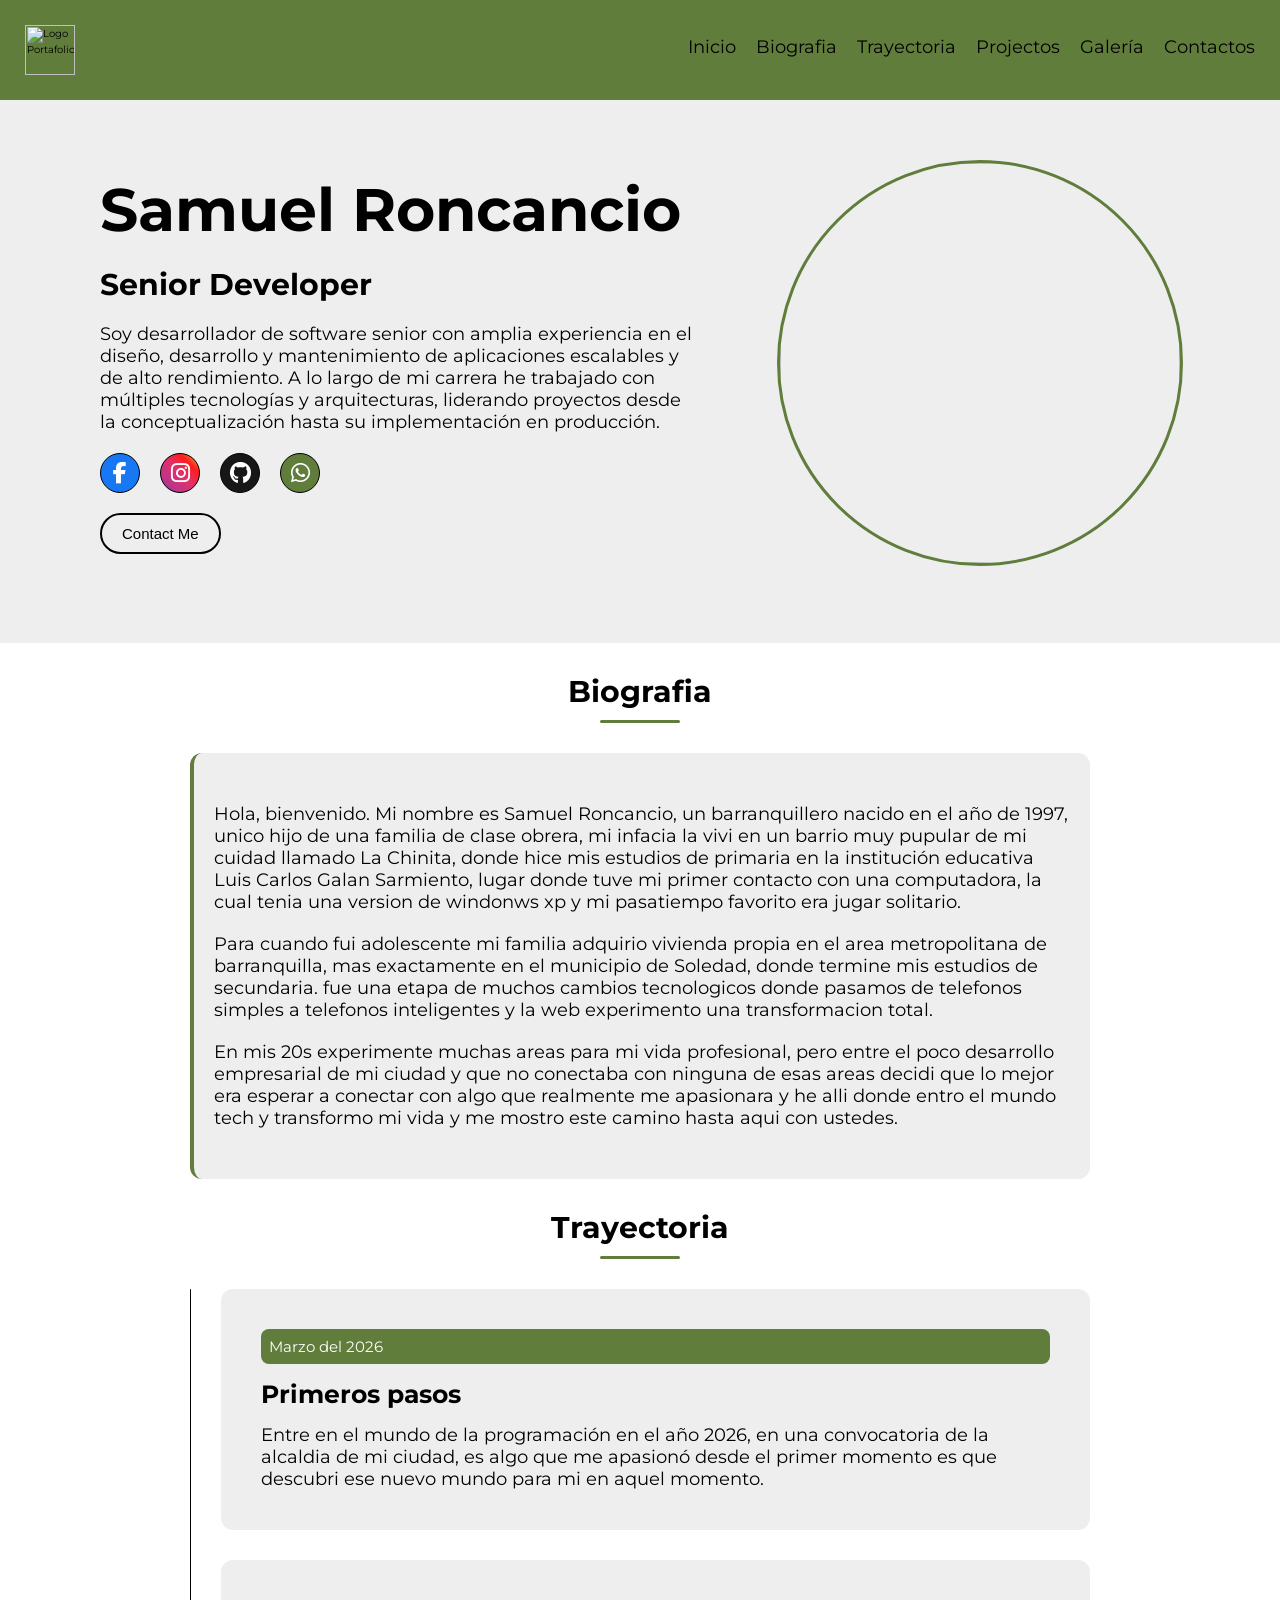
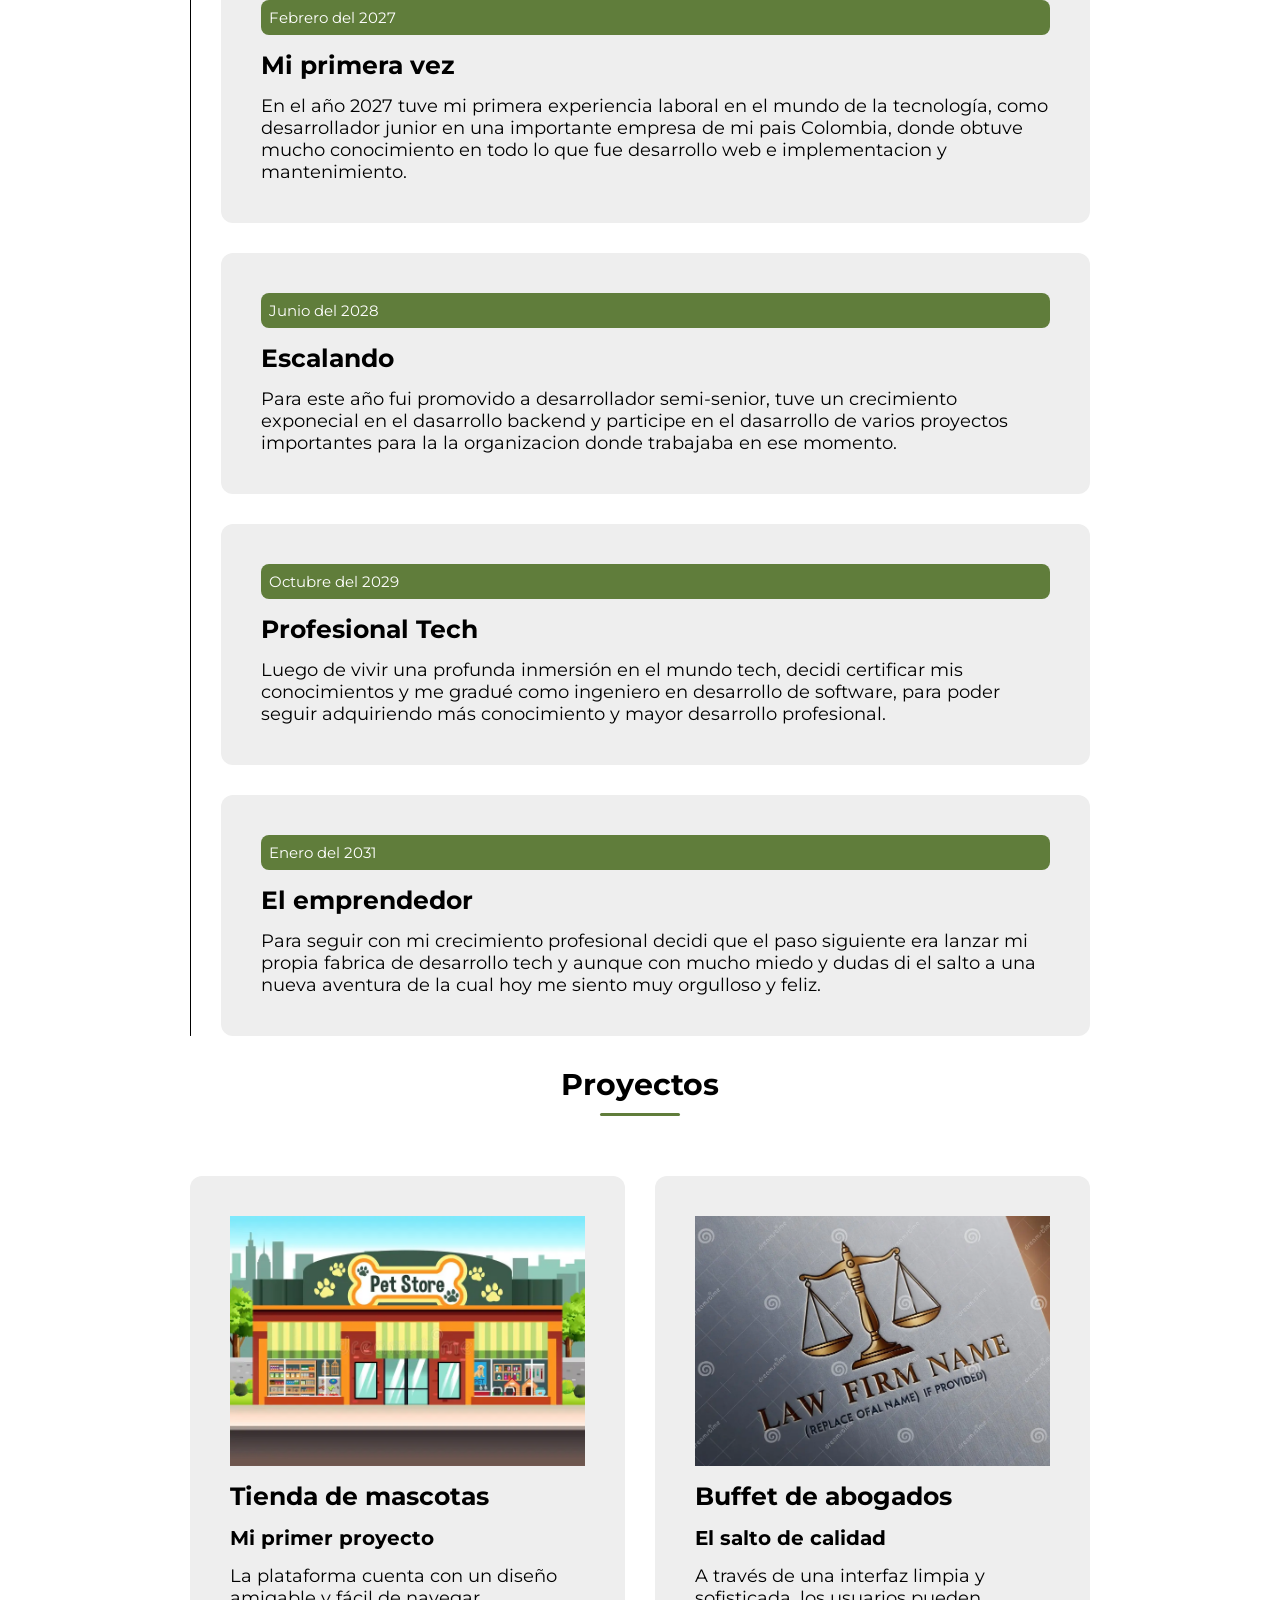
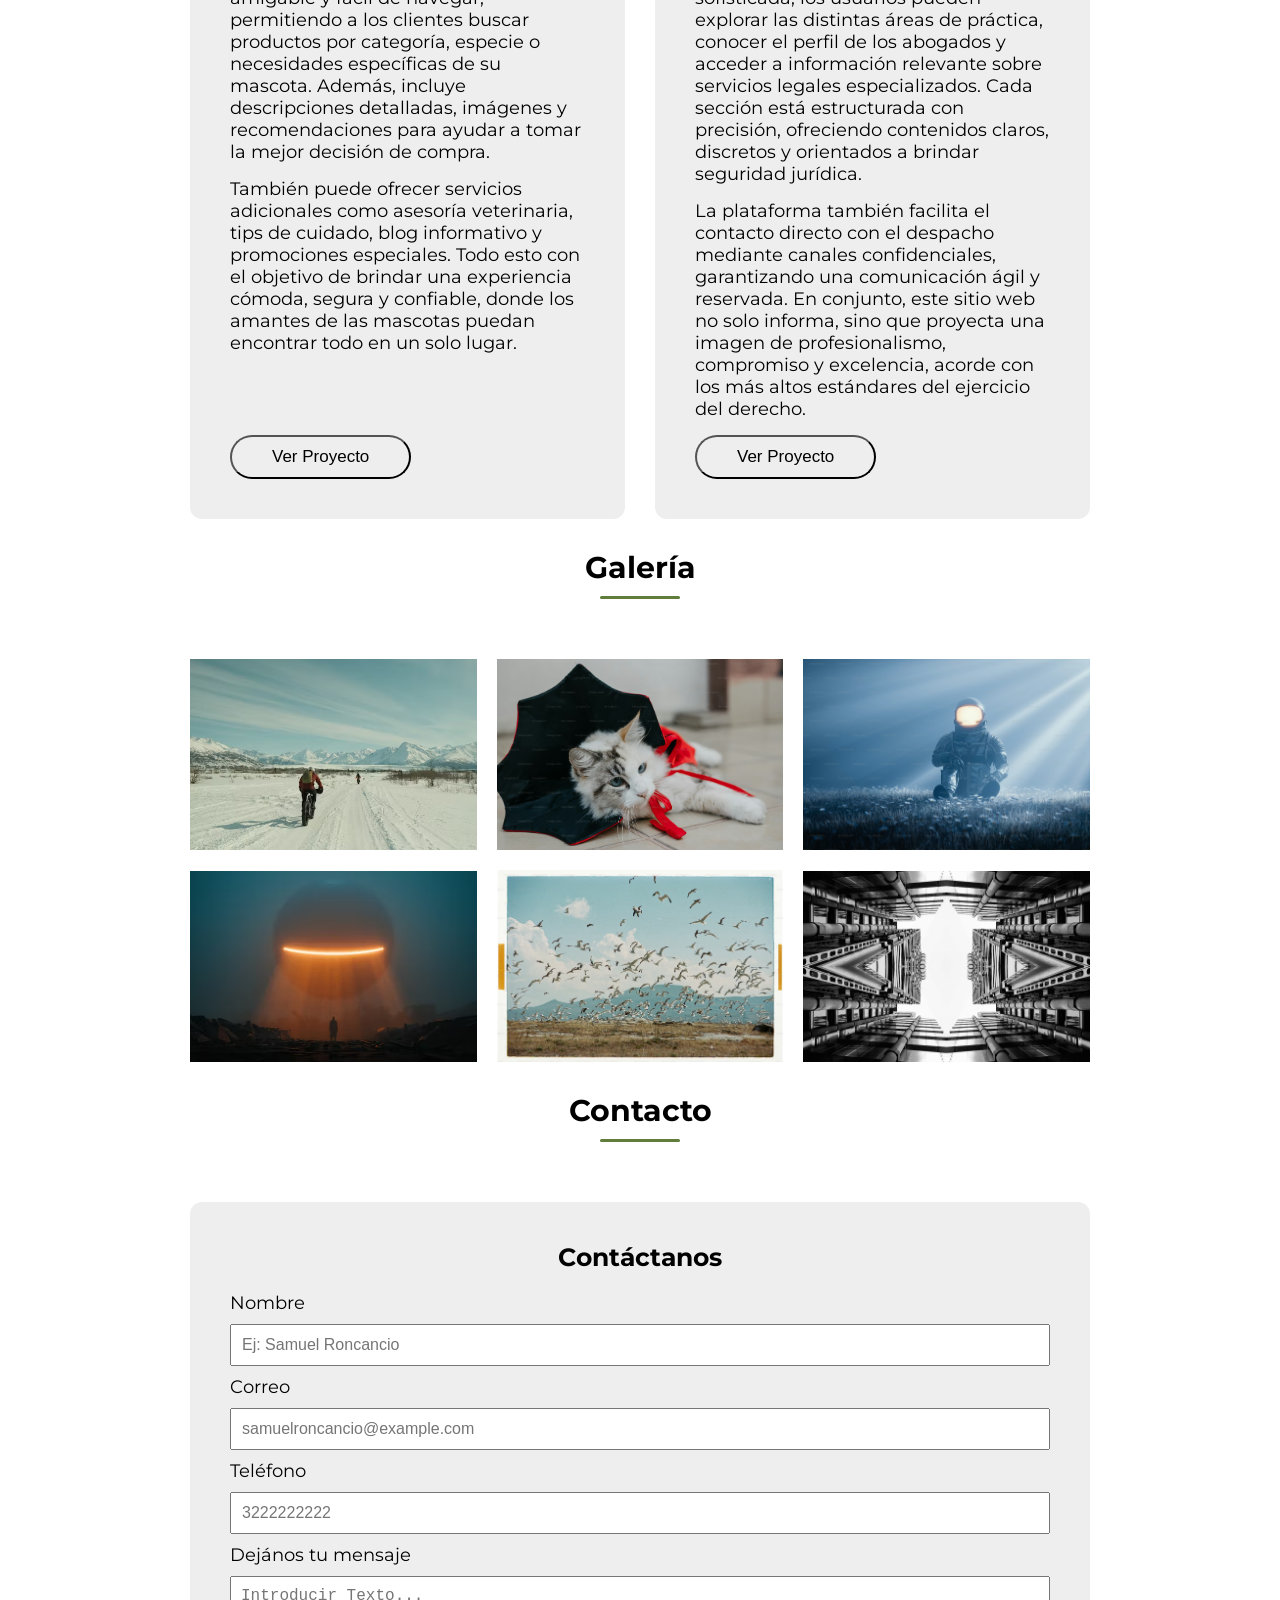
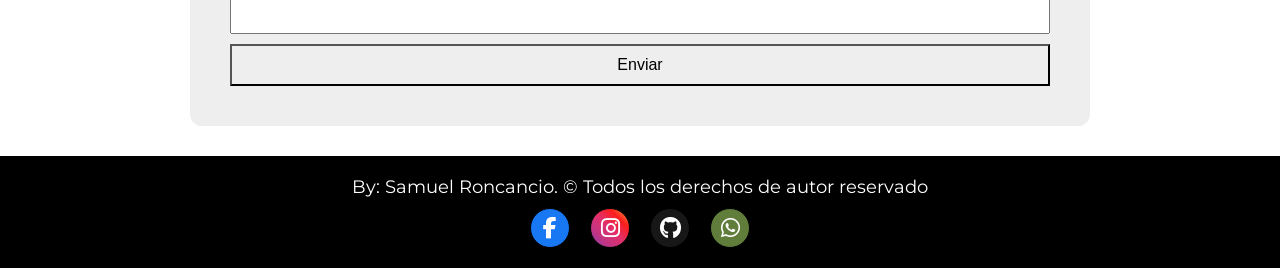
==== commit e4ef2a82: "cambie el nombre de las imagenes" ====
--- a/index.html
+++ b/index.html
@@ -133,12 +133,12 @@
             <h2 class="title">Galería</h2>
             <div class="gallery-container max-width">
 
-                    <div class="gallery-item"><img src="public/img/galeria2.avif" alt=""></div>
-                    <div class="gallery-item"><img src="public/img/capa.avif" alt=""></div>
-                    <div class="gallery-item"><img src="public/img/galeria3.avif" alt=""></div>
-                    <div class="gallery-item"><img src="public/img/galeria5.avif" alt=""></div>
-                    <div class="gallery-item"><img src="public/img/galeria4.avif" alt=""></div>
-                    <div class="gallery-item"><img src="public/img/galeria6.avif" alt=""></div>
+                    <div class="gallery-item"><img src="public/img/galeria2.webp" alt=""></div>
+                    <div class="gallery-item"><img src="public/img/capa.webp" alt=""></div>
+                    <div class="gallery-item"><img src="public/img/galeria3.webp" alt=""></div>
+                    <div class="gallery-item"><img src="public/img/galeria5.webp" alt=""></div>
+                    <div class="gallery-item"><img src="public/img/galeria4.webp" alt=""></div>
+                    <div class="gallery-item"><img src="public/img/galeria6.webp" alt=""></div>
             </div>
         </section>
 
@@ -175,7 +175,7 @@
 
     
 
-   <script src="/src/views/script.js"></script>
+   <script src="/src/js/script.js"></script>
 </body>
 </html>
 <!--https://stitch.withgoogle.com/projects/1451643896891119885-->
